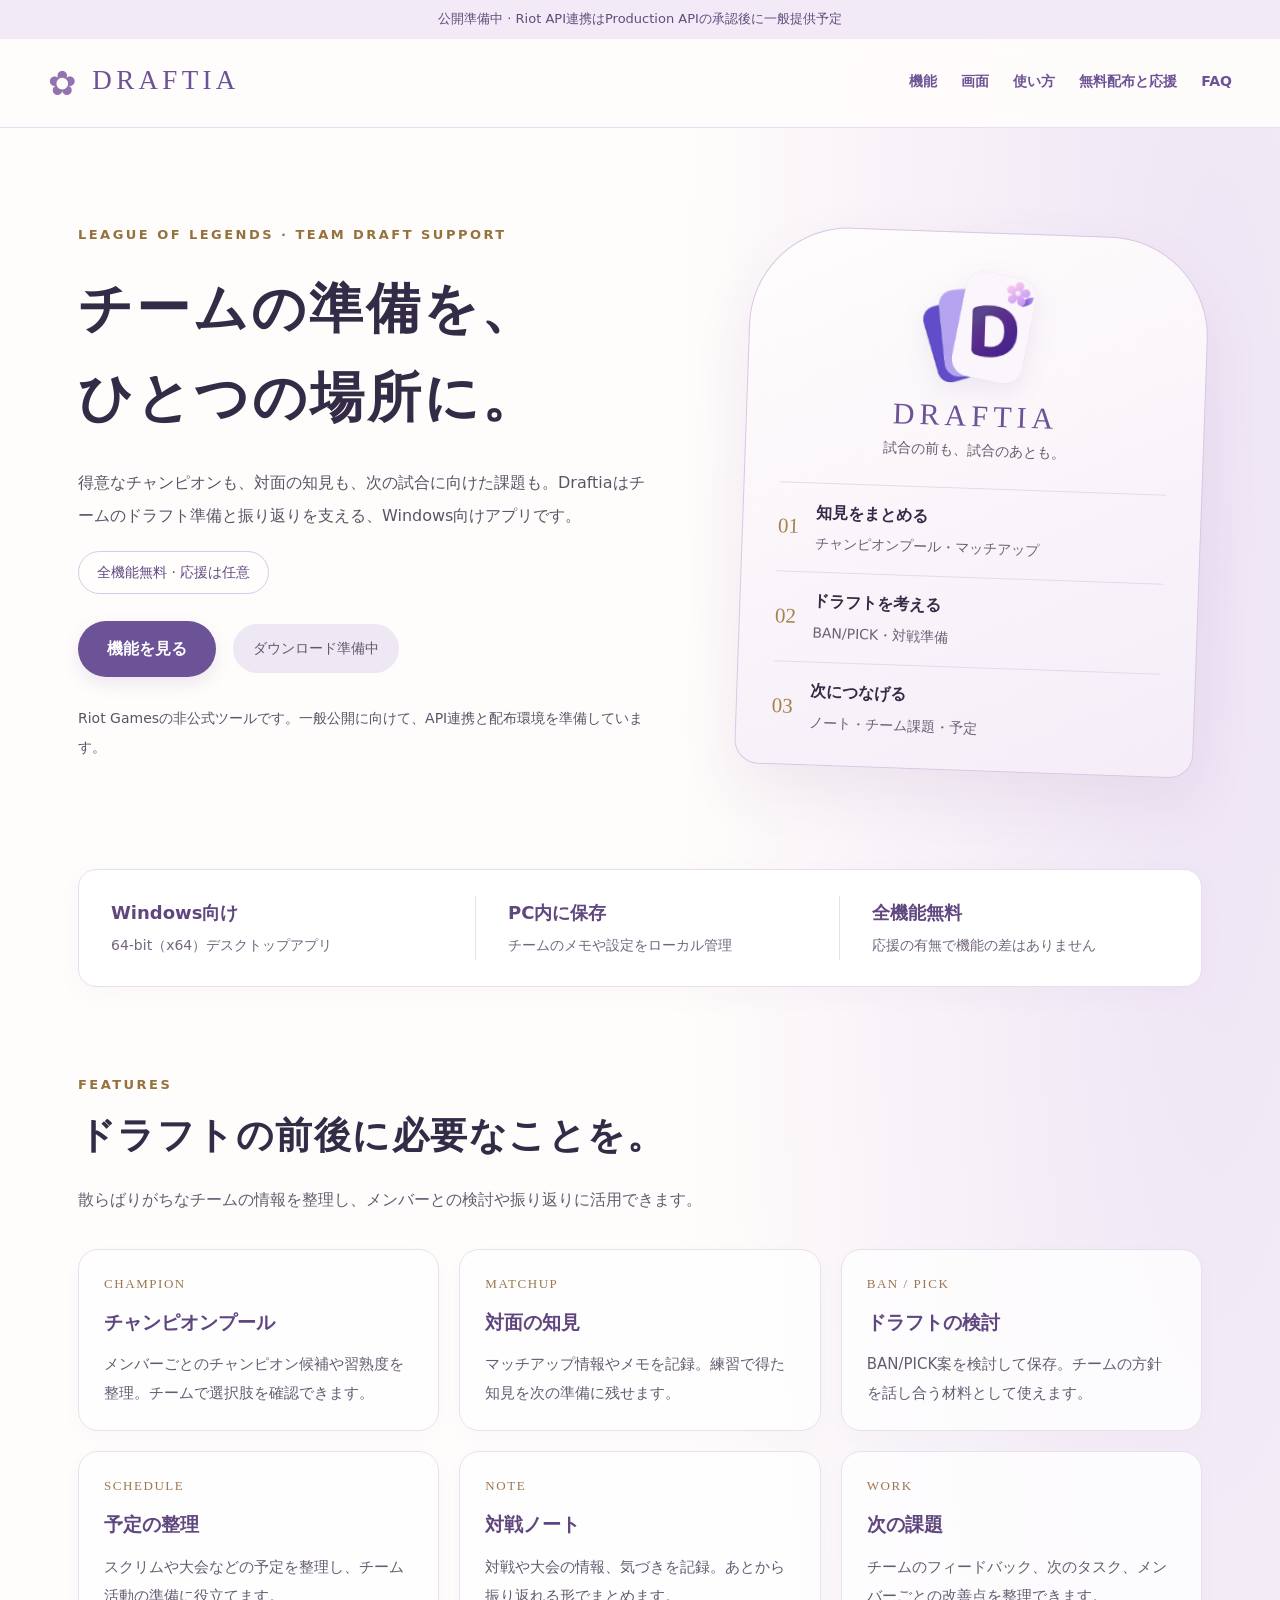
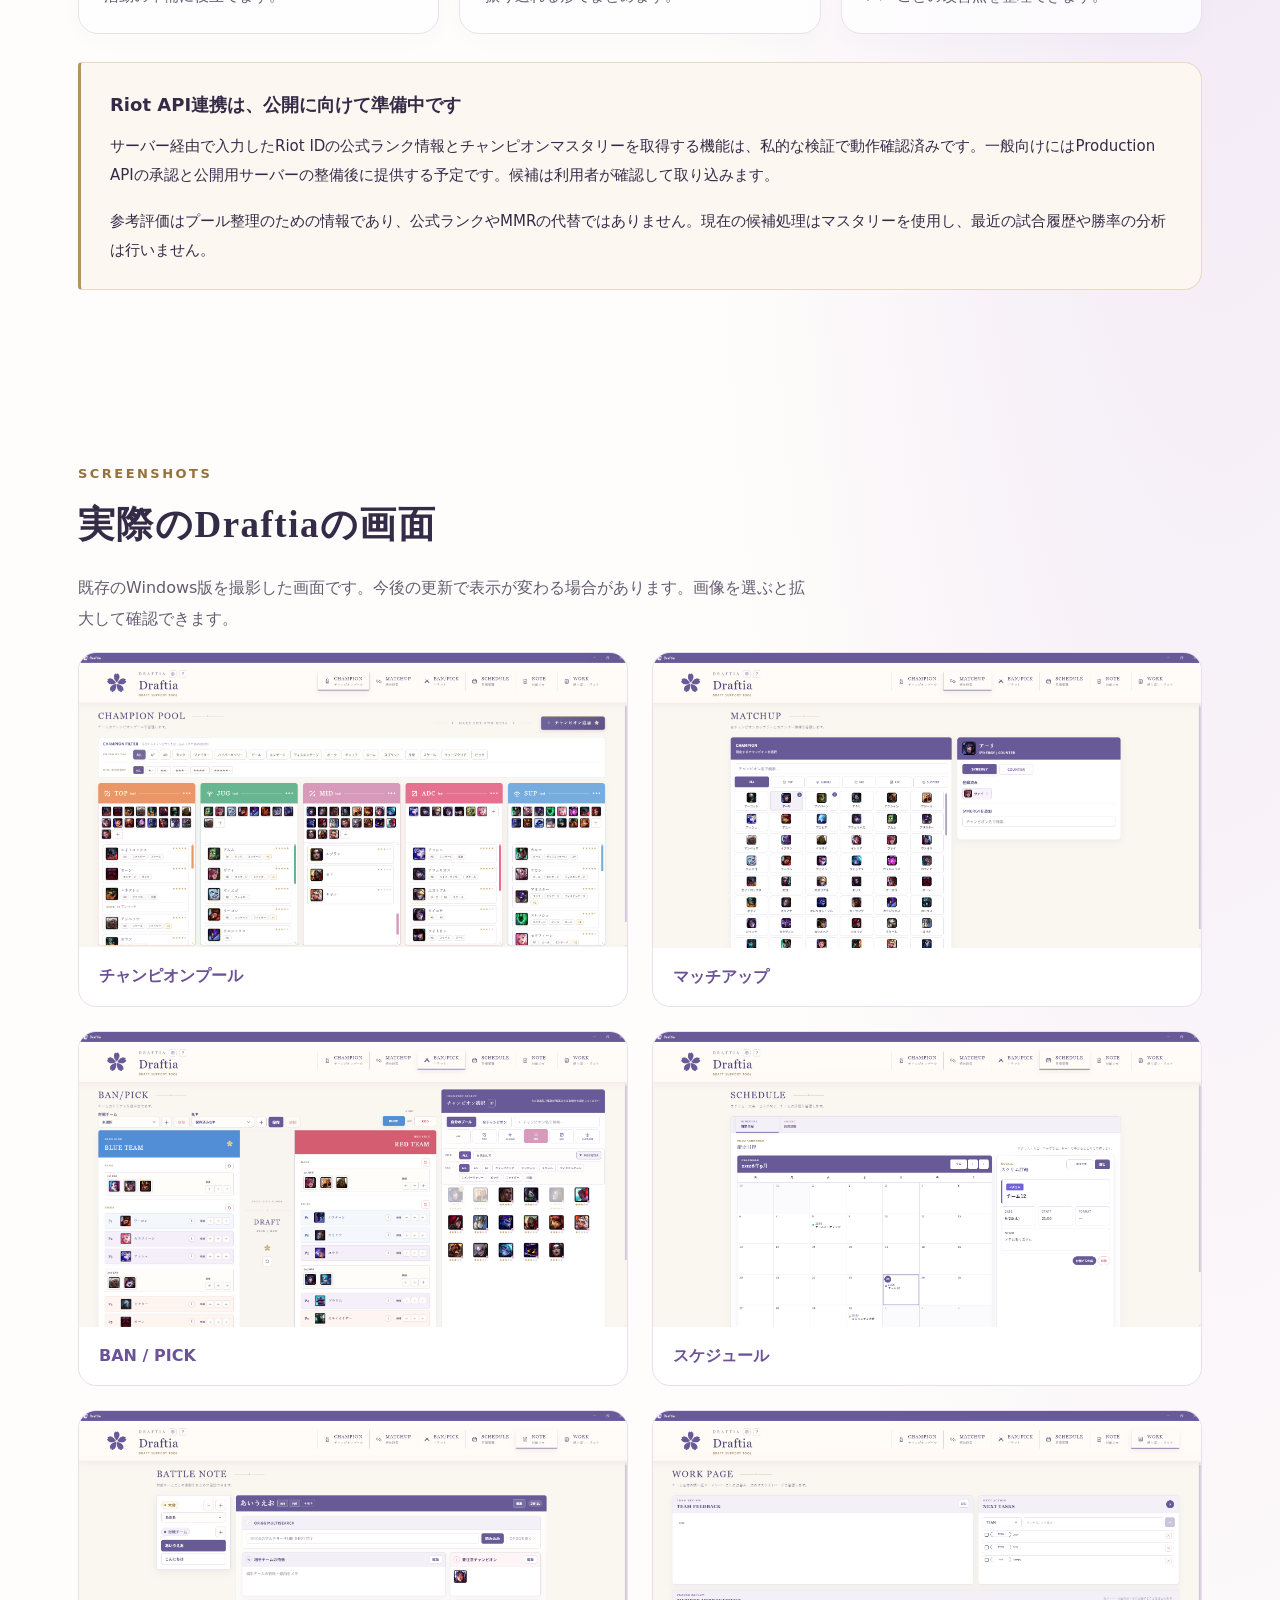
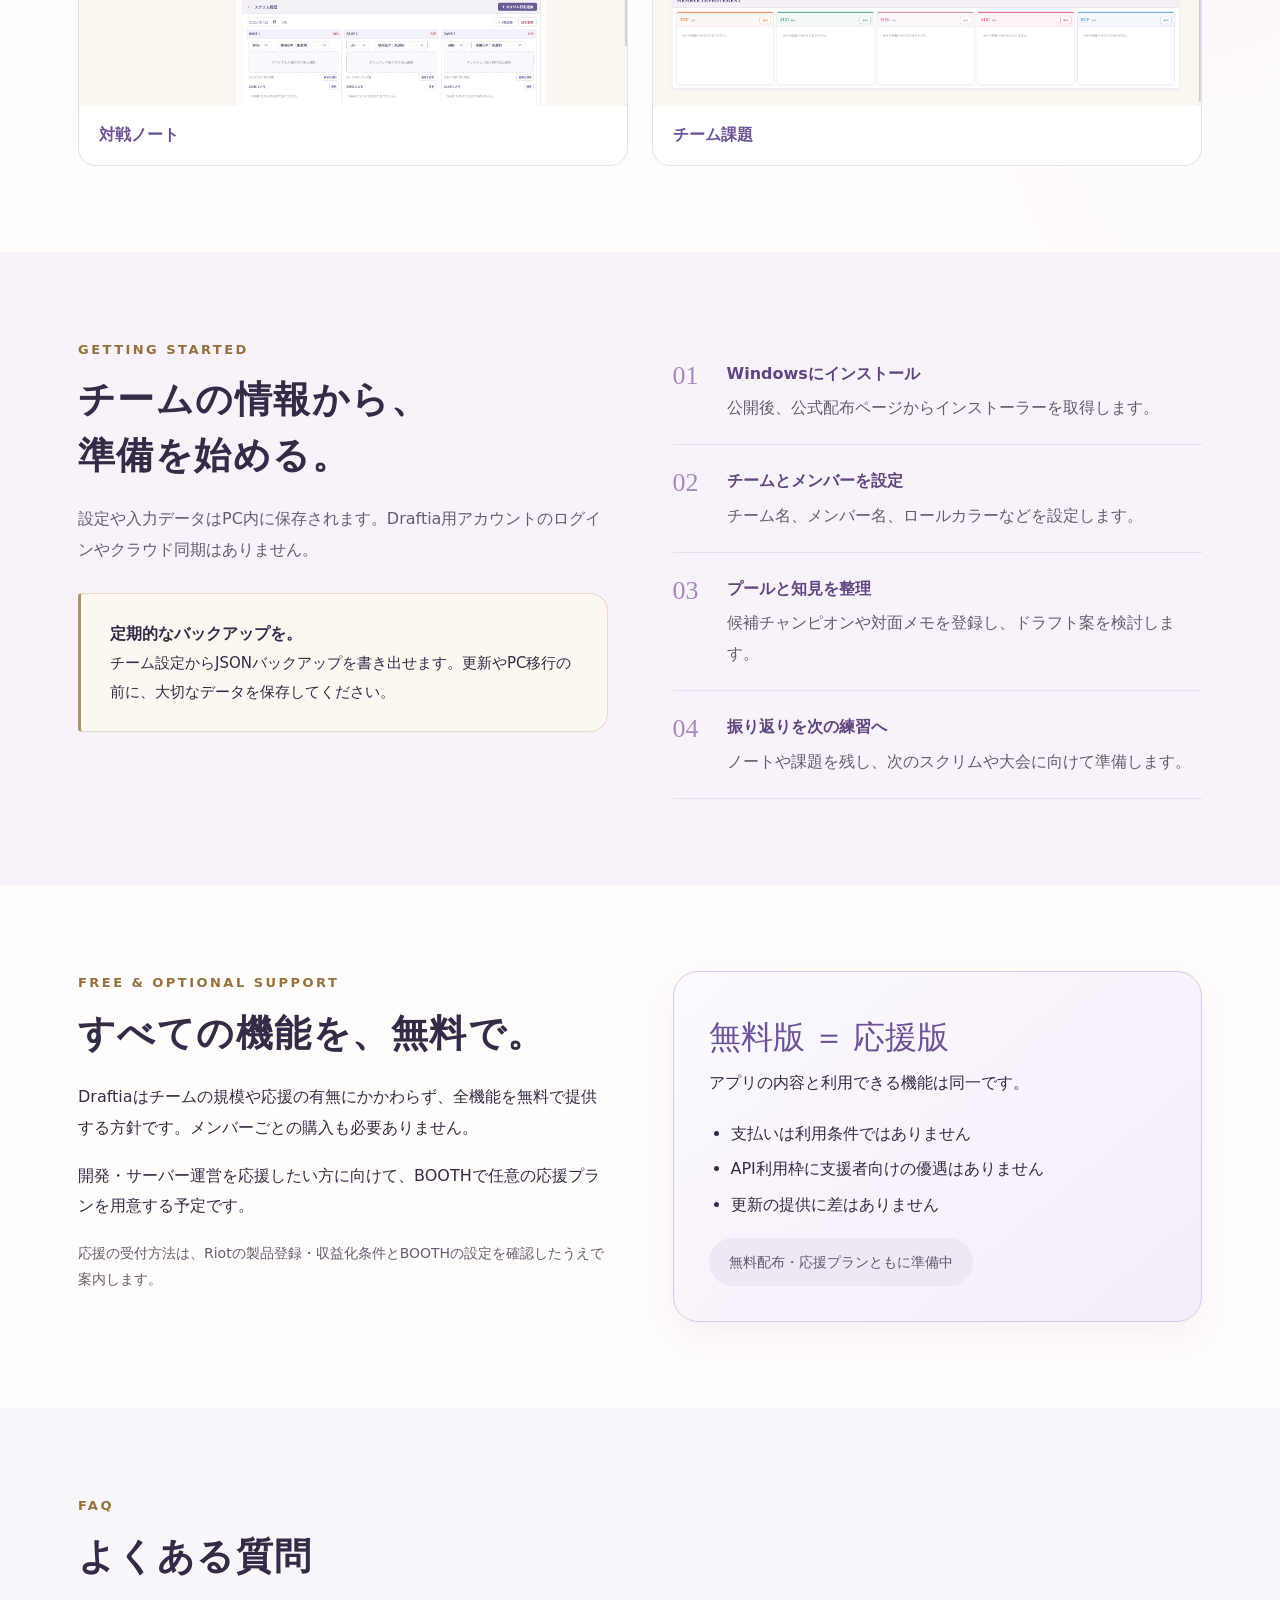
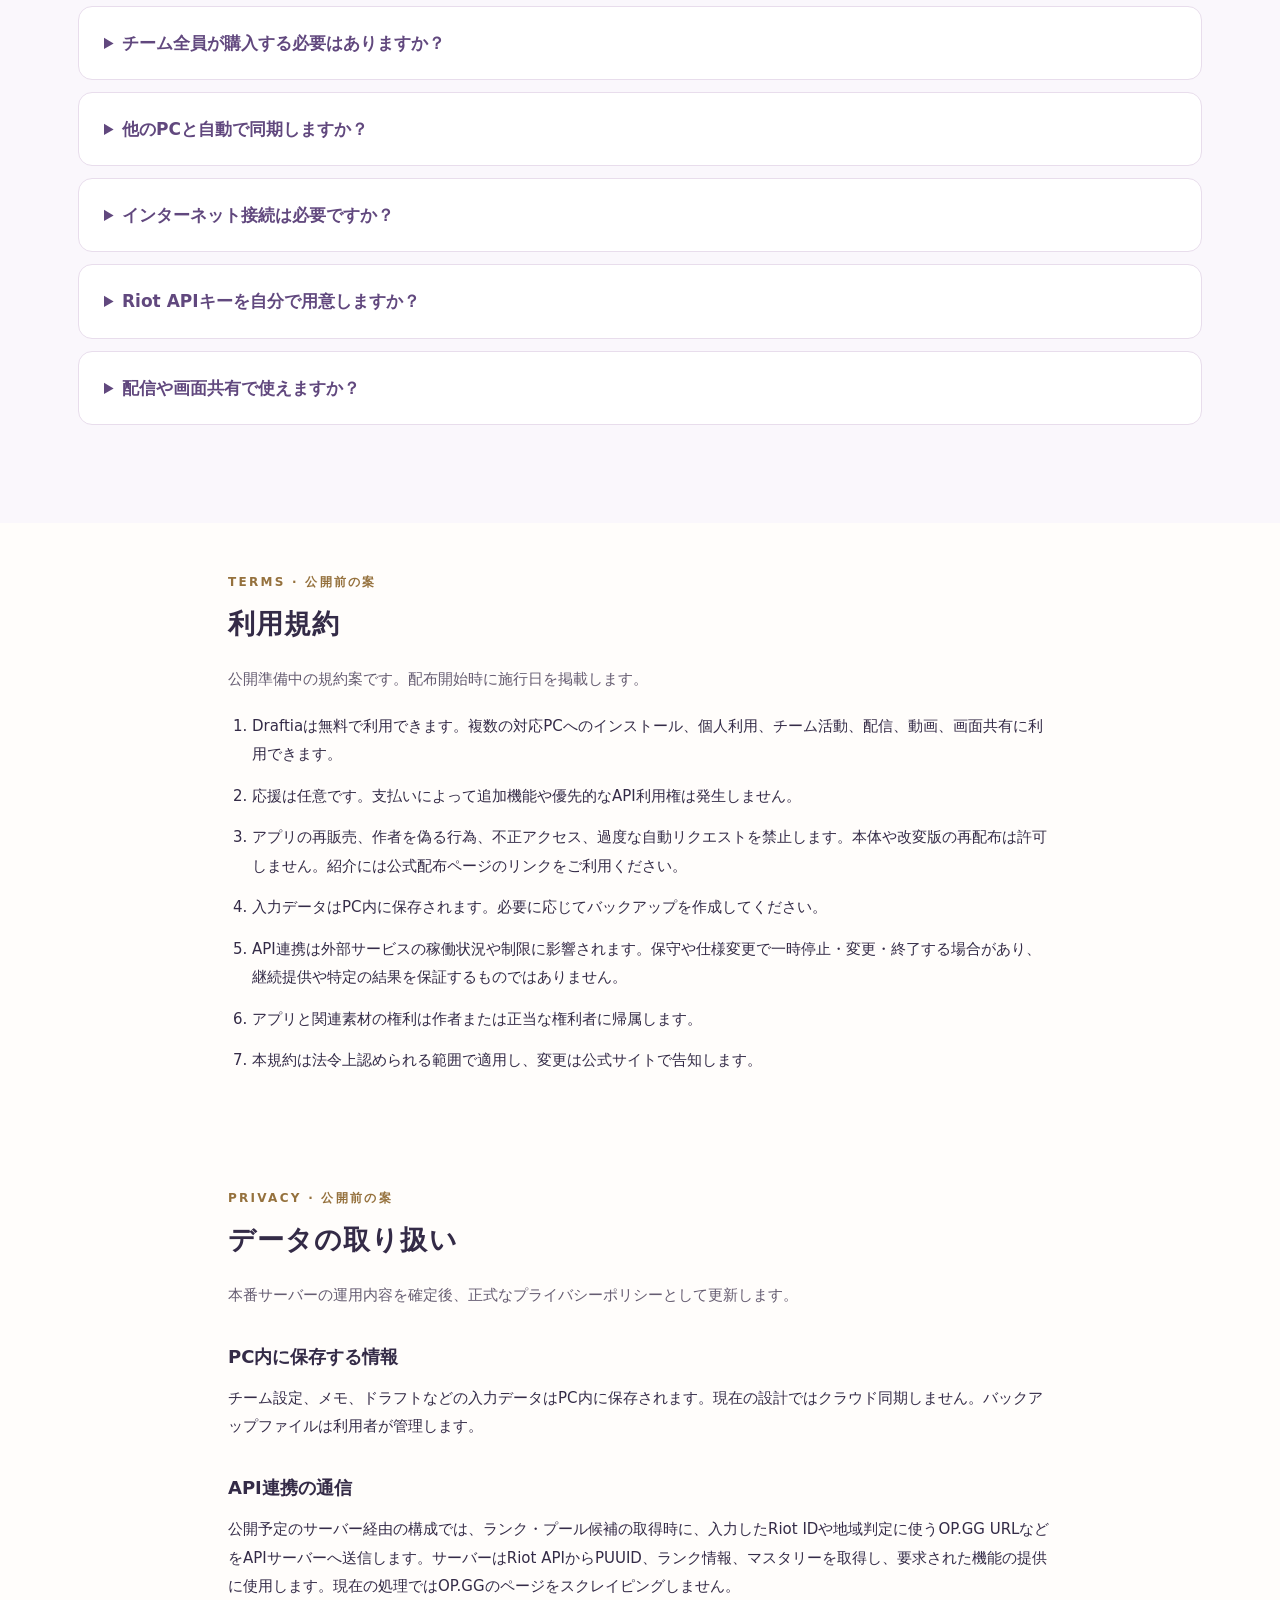
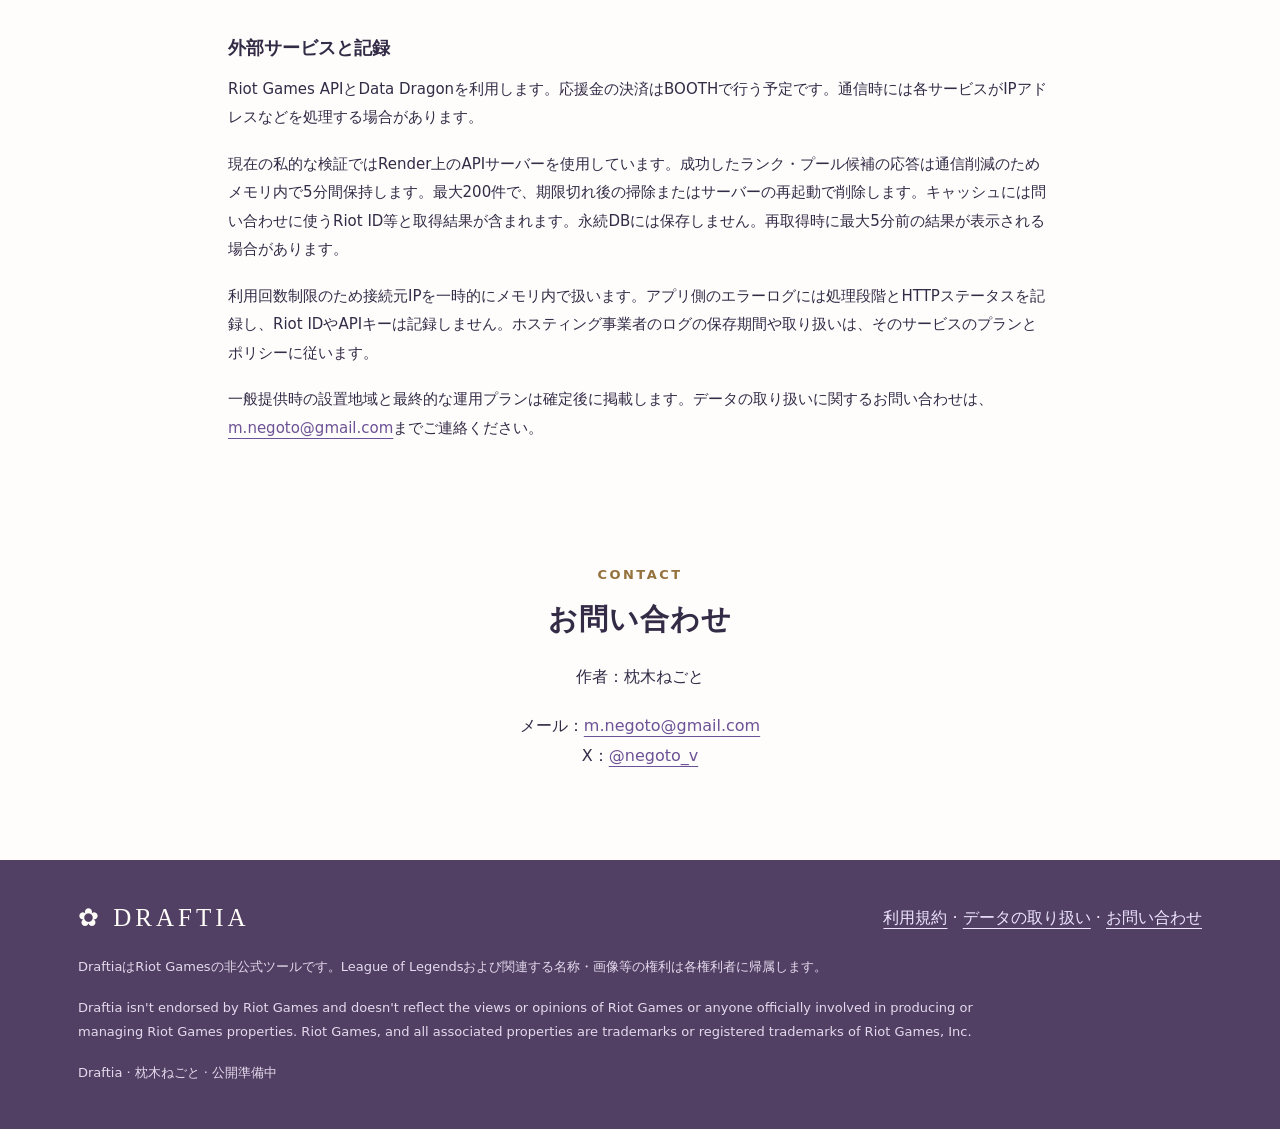
==== index.html @ b62e6094 "Add files via upload" ====
<!doctype html>
<html lang="ja">
<head>
<meta charset="utf-8"><meta name="viewport" content="width=device-width,initial-scale=1">
<title>Draftia｜チームのドラフト準備を、ひとつの場所に。</title>
<meta name="description" content="DraftiaはLeague of Legendsのチーム活動とドラフト準備を支えるWindows向け非公式アプリ。全機能無料、応援は任意。">
<link rel="icon" type="image/png" href="draftia-icon.png">
<link rel="canonical" href="https://draftia.negotool.com/">
<style>
:root{--paper:#fffdf9;--ink:#292437;--purple:#675b98;--gold:#a58442;--line:#ded8e8;--soft:#f3eef8}*{box-sizing:border-box}html{scroll-behavior:smooth;scroll-padding-top:100px}body{margin:0;background:var(--paper);color:var(--ink);font:16px/1.9 system-ui,-apple-system,"Yu Gothic",sans-serif}a{color:var(--purple);text-underline-offset:5px}a:focus-visible,summary:focus-visible{outline:3px solid var(--gold);outline-offset:5px}header{position:sticky;top:0;z-index:5;background:rgba(255,253,249,.97);border-bottom:1px solid var(--line)}.nav{max-width:1200px;margin:auto;min-height:84px;display:flex;align-items:center;justify-content:space-between;gap:24px;padding:14px 28px}.brand{font:600 27px Georgia,serif;letter-spacing:.12em;color:var(--purple);text-decoration:none}.brand span{font-size:34px;vertical-align:middle;margin-right:12px}nav{display:flex;gap:24px;flex-wrap:wrap}nav a{font-size:14px;text-decoration:none;font-weight:600}.wrap{max-width:1140px;margin:auto;padding:0 28px}.hero{padding:82px 0 64px;display:grid;grid-template-columns:1.2fr .8fr;gap:65px;align-items:center}.eyebrow{font-size:13px;letter-spacing:.16em;color:var(--gold);font-weight:700}.hero h1{font-size:clamp(34px,4.8vw,58px);line-height:1.5;letter-spacing:.02em;margin:18px 0 23px}.hero p{max-width:580px;color:#5b5368}.pill{display:inline-block;border:1px solid var(--line);border-radius:99px;padding:5px 14px;font-size:14px;background:#fff}.actions{display:flex;align-items:center;gap:17px;flex-wrap:wrap;margin:27px 0}.button{background:var(--purple);color:white;text-decoration:none;border-radius:6px;padding:12px 25px;font-weight:600}.status{display:inline-block;color:#62586e;background:var(--soft);padding:11px 20px;border:1px solid var(--line);border-radius:6px}.hero-note{font-size:14px}.index{border-top:3px solid var(--gold);background:var(--soft);padding:32px}.index .word{font:42px Georgia,serif;letter-spacing:.1em;color:var(--purple)}.index ol{list-style:none;padding:0;margin:25px 0 0}.index li{border-top:1px solid #d8cfe3;display:flex;gap:17px;padding:12px 0}.index b{color:var(--gold);font:18px Georgia,serif;padding-top:6px}.index strong{display:block;font-size:16px}.index small{font-size:14px;color:#665d72}.strip{background:var(--purple);color:white}.strip .wrap{display:grid;grid-template-columns:repeat(3,1fr);gap:25px;padding-top:26px;padding-bottom:26px}.strip strong{display:block;font-size:19px}.strip span{font-size:14px;color:#ede7f6}section{padding:76px 0;border-bottom:1px solid var(--line)}h2{font-size:clamp(27px,3vw,37px);line-height:1.5;margin:10px 0 21px}h3{font-size:20px;margin:0 0 10px}p{margin:0 0 18px}.intro{color:#655c71;max-width:740px}.features{display:grid;grid-template-columns:repeat(3,1fr);margin-top:35px;gap:30px}.feature{border-top:2px solid var(--line);padding:23px 0}.feature .label{font:14px Georgia,serif;color:var(--purple);letter-spacing:.12em}.feature h3{margin-top:12px}.feature p{color:#655c71}.split{display:grid;grid-template-columns:1fr 1fr;gap:60px}.steps{counter-reset:steps;list-style:none;padding:0;margin:0}.steps li{counter-increment:steps;padding:19px 0 19px 54px;position:relative;border-bottom:1px solid var(--line)}.steps li:before{content:counter(steps,decimal-leading-zero);position:absolute;left:0;color:var(--gold);font:26px Georgia,serif;top:23px}.steps strong{display:block}.steps p{margin:4px 0 0;color:#655c71}.notice{border-left:3px solid var(--gold);background:#f8f4ec;padding:23px 27px;margin-top:28px}.notice p:last-child{margin:0}.support{background:var(--soft)}.support-box{border:1px solid #cfc4df;background:var(--paper);padding:30px}.support-box ul{padding-left:22px}.support-box .price{font-size:32px;font-weight:700;color:var(--purple)}details{border-bottom:1px solid var(--line);padding:20px 0}summary{cursor:pointer;font-size:18px;font-weight:600}details p{padding-top:16px;max-width:800px;color:#655c71}.policy{max-width:840px}.policy h3{margin-top:30px}.policy ol,.policy ul{padding-left:24px}.policy li{margin-bottom:13px}.muted{color:#655c71;font-size:14px}footer{padding:40px 0;background:#292437;color:#f3edf9}footer a{color:#eee4ff}footer .foot-top{display:flex;justify-content:space-between;gap:20px;flex-wrap:wrap;margin-bottom:22px}footer .legal{max-width:900px;font-size:13px;line-height:1.8;color:#cfc5df}.bottom{font-size:13px;color:#cfc5df}.draft{font-size:14px;background:#f5eddd;border-bottom:1px solid #e4d1a9;padding:9px 28px;text-align:center;color:#685328}@media(max-width:800px){.nav{align-items:flex-start;gap:12px;flex-direction:column;padding:12px 22px}nav{gap:15px}.hero{grid-template-columns:1fr;gap:30px;padding:46px 0}.index{padding:25px}.features{grid-template-columns:repeat(2,1fr);gap:22px}.split{grid-template-columns:1fr;gap:27px}section{padding:49px 0}.strip .wrap{gap:15px}.strip strong{font-size:16px}}@media(max-width:480px){.wrap{padding:0 22px}.features{grid-template-columns:1fr;gap:8px}.strip .wrap{grid-template-columns:1fr;padding:23px 22px}.hero h1{font-size:34px}.support-box{padding:23px}nav a{font-size:14px}}@media(prefers-reduced-motion:reduce){html{scroll-behavior:auto}}

/* Draftia public-site visual revision */
:root{--paper:#fffdfb;--ink:#342b47;--purple:#6c5296;--gold:#95713d;--line:#e9deee;--soft:#f6f0fa}
body{background:radial-gradient(ellipse at 95% 8%,#eee4f5 0,transparent 32%),var(--paper);font-family:"Yu Gothic","Hiragino Kaku Gothic ProN",system-ui,sans-serif}
.draft{background:#f3eaf8;color:#604c7c;border:0;font-size:13px;padding:7px 22px}
header{background:#fffdfbe8;backdrop-filter:blur(16px);border-bottom:1px solid #eadff0}
.nav{max-width:1240px;min-height:88px}.brand{font-weight:400;letter-spacing:.16em}.brand span{color:#9472b0}
nav a{padding:6px 0;border-bottom:2px solid transparent;transition:border-color .2s}nav a:hover{border-color:#b499ce}
.wrap{max-width:1180px}
.hero{padding:95px 0 88px;gap:68px;grid-template-columns:1.13fr .87fr}
.hero h1{font-family:"Yu Mincho","Hiragino Mincho ProN",Georgia,serif;font-weight:600;font-size:clamp(36px,4.2vw,57px);line-height:1.65;letter-spacing:.055em}
.hero p{line-height:2.1}.eyebrow{font-size:13px;letter-spacing:.19em}.pill{border-color:#d9c9e5;color:#644b83;background:#fff9;padding:7px 18px}
.button{border-radius:999px;background:#6c5296;padding:13px 29px;box-shadow:0 7px 17px #76509920;transition:transform .2s,background .2s}.button:hover{transform:translateY(-2px);background:#584078}.status{border:0;background:#eee7f4;border-radius:999px;font-size:14px}.hero-note{font-size:14px}
.index{position:relative;border:1px solid #d9c6e5;border-radius:100px 100px 24px 24px;padding:38px 35px 27px;background:linear-gradient(155deg,#fffdfc,#f4edf8);box-shadow:0 25px 60px #60447914;transform:rotate(2deg)}
.index .word{text-align:center;font-size:30px;letter-spacing:.17em}.index>.muted{text-align:center;margin-top:4px}.brand-image{display:block;width:112px;height:112px;object-fit:contain;margin:0 auto 16px;filter:drop-shadow(0 8px 12px #5f3c8b18)}
.index ol{margin-top:24px}.index li{align-items:center;padding:14px 0;border-color:#e6d9ed}.index li:last-child{padding-bottom:0}.index b{font-size:21px;padding:0;color:#a7824b}.index small{color:#6b6175}
.strip{background:transparent;color:var(--ink);padding:0 28px}.strip .wrap{max-width:1124px;background:#fff;border:1px solid var(--line);border-radius:18px;box-shadow:0 8px 28px #62427508;padding:26px 32px;gap:34px}.strip .wrap>div+div{border-left:1px solid var(--line);padding-left:32px}.strip strong{font-size:18px;color:#61477f}.strip span{color:#72667d}
section{border-bottom:0;padding:86px 0}h2{font-family:"Yu Mincho","Hiragino Mincho ProN",Georgia,serif;font-weight:600;letter-spacing:.04em;font-size:clamp(28px,3vw,37px)}
.features{gap:20px;margin-top:34px}.feature{padding:26px 25px 22px;border:1px solid #eadfed;border-radius:20px;background:#ffffffc9;box-shadow:0 6px 22px #62427506;transition:transform .2s,box-shadow .2s}.feature:hover{transform:translateY(-4px);box-shadow:0 12px 28px #62427512}.feature .label{font-size:13px;color:#9b7750}.feature h3{font-size:19px;color:#60467f}.feature p{font-size:15px;margin-bottom:0;line-height:1.95}
.notice{border:1px solid #e6d9c5;border-left:3px solid #b39360;border-radius:4px 18px 18px 4px;background:#fcf8f1;padding:25px 29px}.notice h3{font-size:18px}.notice p{font-size:15px}
#guide{background:#f8f3fa}.split{gap:65px}.steps li{padding-top:21px;padding-bottom:21px}.steps li:before{color:#aa87bd}.steps strong{color:#60467f}
.support{background:transparent}.support-box{border:1px solid #d9c7e5;border-radius:25px;background:linear-gradient(140deg,#fcf9ff,#f4edf8);padding:35px;box-shadow:0 15px 35px #6b479410}.support-box .price{font-family:Georgia,"Yu Mincho",serif;font-size:32px;font-weight:500}.support-box ul{line-height:2.2}
#faq{background:#faf7fc}details{background:white;border:1px solid #e8ddec;border-radius:14px;padding:20px 25px;margin:12px 0}summary{font-size:17px;color:#61487e}details p{font-size:15px;margin-bottom:0}
#terms,#privacy{padding:48px 0}.policy{max-width:880px}.policy h2{font-size:27px}.policy h3{font-size:18px}.policy p,.policy li{font-size:15px}.policy .eyebrow{font-size:12px}#contact{text-align:center;padding:55px 0 70px}#contact h2{font-size:29px}
footer{background:#514064;padding:43px 0}.legal{color:#e4d9ec!important}.bottom{color:#e4d9ec}.foot-top .brand{font-size:25px}
@media(max-width:800px){.hero{grid-template-columns:1fr;gap:40px;padding:48px 0 55px}.index{max-width:460px;width:100%;justify-self:center;transform:none;border-radius:65px 65px 22px 22px}.brand-image{width:85px;height:85px}.hero h1{font-size:clamp(34px,6vw,46px)}.strip .wrap{padding:22px;gap:20px}.strip .wrap>div+div{padding-left:20px}.features{grid-template-columns:repeat(2,1fr)}section{padding:56px 0}.split{gap:30px}}
@media(max-width:480px){.nav{min-height:0}.hero h1{font-size:34px;letter-spacing:.02em}.hero{padding-top:38px}.index{padding:30px 25px 25px}.features{grid-template-columns:1fr;gap:14px}.strip{padding:0 22px}.strip .wrap{grid-template-columns:1fr;gap:18px}.strip .wrap>div+div{padding:15px 0 0;border-left:0;border-top:1px solid var(--line)}.feature{padding:24px}.support-box{padding:26px}.support-box .price{font-size:28px}details{padding:18px 20px}.notice{padding:22px}.draft{font-size:12px}.hero h1 br{display:none}}
@media(prefers-reduced-motion:reduce){.feature,.button,nav a{transition:none}.feature:hover,.button:hover{transform:none}}

.screens{display:grid;grid-template-columns:repeat(2,minmax(0,1fr));gap:24px}.screens figure{margin:0;border:1px solid var(--line);border-radius:18px;background:white;overflow:hidden}.screens img{display:block;width:100%;height:auto}.screens figcaption{padding:14px 20px;color:var(--purple);font-weight:600}@media(max-width:800px){.screens{grid-template-columns:1fr}}
</style>
</head>
<body>
<div class="draft">公開準備中 · Riot API連携はProduction APIの承認後に一般提供予定</div>
<header><div class="nav"><a class="brand" href="#top"><span aria-hidden="true">✿</span>DRAFTIA</a><nav aria-label="メインナビゲーション"><a href="#features">機能</a><a href="#screenshots">画面</a><a href="#guide">使い方</a><a href="#support">無料配布と応援</a><a href="#faq">FAQ</a></nav></div></header>
<main id="top">
<div class="wrap"><div class="hero"><div><div class="eyebrow">LEAGUE OF LEGENDS · TEAM DRAFT SUPPORT</div><h1>チームの準備を、<br>ひとつの場所に。</h1><p>得意なチャンピオンも、対面の知見も、次の試合に向けた課題も。Draftiaはチームのドラフト準備と振り返りを支える、Windows向けアプリです。</p><span class="pill">全機能無料 · 応援は任意</span><div class="actions"><a class="button" href="#features">機能を見る</a><span class="status">ダウンロード準備中</span></div><p class="hero-note">Riot Gamesの非公式ツールです。一般公開に向けて、API連携と配布環境を準備しています。</p></div><aside class="index" aria-label="Draftiaが支えるチーム活動"><img class="brand-image" src="draftia-icon.png" alt="Draftiaのアイコン"><div class="word">DRAFTIA</div><div class="muted">試合の前も、試合のあとも。</div><ol><li><b>01</b><div><strong>知見をまとめる</strong><small>チャンピオンプール・マッチアップ</small></div></li><li><b>02</b><div><strong>ドラフトを考える</strong><small>BAN/PICK・対戦準備</small></div></li><li><b>03</b><div><strong>次につなげる</strong><small>ノート・チーム課題・予定</small></div></li></ol></aside></div></div>
<div class="strip"><div class="wrap"><div><strong>Windows向け</strong><span>64-bit（x64）デスクトップアプリ</span></div><div><strong>PC内に保存</strong><span>チームのメモや設定をローカル管理</span></div><div><strong>全機能無料</strong><span>応援の有無で機能の差はありません</span></div></div></div>
<section id="features"><div class="wrap"><div class="eyebrow">FEATURES</div><h2>ドラフトの前後に必要なことを。</h2><p class="intro">散らばりがちなチームの情報を整理し、メンバーとの検討や振り返りに活用できます。</p><div class="features">
<article class="feature"><div class="label">CHAMPION</div><h3>チャンピオンプール</h3><p>メンバーごとのチャンピオン候補や習熟度を整理。チームで選択肢を確認できます。</p></article>
<article class="feature"><div class="label">MATCHUP</div><h3>対面の知見</h3><p>マッチアップ情報やメモを記録。練習で得た知見を次の準備に残せます。</p></article>
<article class="feature"><div class="label">BAN / PICK</div><h3>ドラフトの検討</h3><p>BAN/PICK案を検討して保存。チームの方針を話し合う材料として使えます。</p></article>
<article class="feature"><div class="label">SCHEDULE</div><h3>予定の整理</h3><p>スクリムや大会などの予定を整理し、チーム活動の準備に役立てます。</p></article>
<article class="feature"><div class="label">NOTE</div><h3>対戦ノート</h3><p>対戦や大会の情報、気づきを記録。あとから振り返れる形でまとめます。</p></article>
<article class="feature"><div class="label">WORK</div><h3>次の課題</h3><p>チームのフィードバック、次のタスク、メンバーごとの改善点を整理できます。</p></article></div>
<div class="notice"><h3>Riot API連携は、公開に向けて準備中です</h3><p>サーバー経由で入力したRiot IDの公式ランク情報とチャンピオンマスタリーを取得する機能は、私的な検証で動作確認済みです。一般向けにはProduction APIの承認と公開用サーバーの整備後に提供する予定です。候補は利用者が確認して取り込みます。</p><p>参考評価はプール整理のための情報であり、公式ランクやMMRの代替ではありません。現在の候補処理はマスタリーを使用し、最近の試合履歴や勝率の分析は行いません。</p></div></div></section>
<section id="screenshots"><div class="wrap"><div class="eyebrow">SCREENSHOTS</div><h2>実際のDraftiaの画面</h2><p class="intro">既存のWindows版を撮影した画面です。今後の更新で表示が変わる場合があります。画像を選ぶと拡大して確認できます。</p><div class="screens"><figure><a href="assets/champion-pool.png" target="_blank" rel="noopener"><img loading="lazy" src="assets/champion-pool.png" alt="Draftiaのチャンピオンプール画面"></a><figcaption>チャンピオンプール</figcaption></figure><figure><a href="assets/matchup.png" target="_blank" rel="noopener"><img loading="lazy" src="assets/matchup.png" alt="Draftiaのマッチアップ画面"></a><figcaption>マッチアップ</figcaption></figure><figure><a href="assets/ban-pick.png" target="_blank" rel="noopener"><img loading="lazy" src="assets/ban-pick.png" alt="DraftiaのBAN / PICK画面"></a><figcaption>BAN / PICK</figcaption></figure><figure><a href="assets/schedule.png" target="_blank" rel="noopener"><img loading="lazy" src="assets/schedule.png" alt="Draftiaのスケジュール画面"></a><figcaption>スケジュール</figcaption></figure><figure><a href="assets/battle-note.png" target="_blank" rel="noopener"><img loading="lazy" src="assets/battle-note.png" alt="Draftiaの対戦ノート画面"></a><figcaption>対戦ノート</figcaption></figure><figure><a href="assets/work.png" target="_blank" rel="noopener"><img loading="lazy" src="assets/work.png" alt="Draftiaのチーム課題画面"></a><figcaption>チーム課題</figcaption></figure></div></div></section>
<section id="guide"><div class="wrap split"><div><div class="eyebrow">GETTING STARTED</div><h2>チームの情報から、<br>準備を始める。</h2><p class="intro">設定や入力データはPC内に保存されます。Draftia用アカウントのログインやクラウド同期はありません。</p><div class="notice"><strong>定期的なバックアップを。</strong><p>チーム設定からJSONバックアップを書き出せます。更新やPC移行の前に、大切なデータを保存してください。</p></div></div><ol class="steps"><li><strong>Windowsにインストール</strong><p>公開後、公式配布ページからインストーラーを取得します。</p></li><li><strong>チームとメンバーを設定</strong><p>チーム名、メンバー名、ロールカラーなどを設定します。</p></li><li><strong>プールと知見を整理</strong><p>候補チャンピオンや対面メモを登録し、ドラフト案を検討します。</p></li><li><strong>振り返りを次の練習へ</strong><p>ノートや課題を残し、次のスクリムや大会に向けて準備します。</p></li></ol></div></section>
<section id="support" class="support"><div class="wrap split"><div><div class="eyebrow">FREE & OPTIONAL SUPPORT</div><h2>すべての機能を、無料で。</h2><p>Draftiaはチームの規模や応援の有無にかかわらず、全機能を無料で提供する方針です。メンバーごとの購入も必要ありません。</p><p>開発・サーバー運営を応援したい方に向けて、BOOTHで任意の応援プランを用意する予定です。</p><p class="muted">応援の受付方法は、Riotの製品登録・収益化条件とBOOTHの設定を確認したうえで案内します。</p></div><div class="support-box"><div class="price">無料版 ＝ 応援版</div><p>アプリの内容と利用できる機能は同一です。</p><ul><li>支払いは利用条件ではありません</li><li>API利用枠に支援者向けの優遇はありません</li><li>更新の提供に差はありません</li></ul><span class="status">無料配布・応援プランともに準備中</span></div></div></section>
<section id="faq"><div class="wrap"><div class="eyebrow">FAQ</div><h2>よくある質問</h2><details><summary>チーム全員が購入する必要はありますか？</summary><p>購入は必要ありません。公開後、各メンバーが公式配布ページから無料で取得できます。</p></details><details><summary>他のPCと自動で同期しますか？</summary><p>自動同期はありません。PC間の移行にはチーム設定のバックアップ・復元を利用してください。</p></details><details><summary>インターネット接続は必要ですか？</summary><p>Riot API連携やチャンピオンデータの取得にはインターネット接続が必要です。チームの入力データはPC内に保存されます。</p></details><details><summary>Riot APIキーを自分で用意しますか？</summary><p>一般公開予定の構成では必要ありません。キーは運営側サーバーで管理し、配布アプリに含めない構成を準備しています。</p></details><details><summary>配信や画面共有で使えますか？</summary><p>利用できます。Riot IDやチーム内の非公開情報が映り込まないようご確認ください。</p></details></div></section>
<section id="terms"><div class="wrap policy"><div class="eyebrow">TERMS · 公開前の案</div><h2>利用規約</h2><p class="muted">公開準備中の規約案です。配布開始時に施行日を掲載します。</p><ol><li>Draftiaは無料で利用できます。複数の対応PCへのインストール、個人利用、チーム活動、配信、動画、画面共有に利用できます。</li><li>応援は任意です。支払いによって追加機能や優先的なAPI利用権は発生しません。</li><li>アプリの再販売、作者を偽る行為、不正アクセス、過度な自動リクエストを禁止します。本体や改変版の再配布は許可しません。紹介には公式配布ページのリンクをご利用ください。</li><li>入力データはPC内に保存されます。必要に応じてバックアップを作成してください。</li><li>API連携は外部サービスの稼働状況や制限に影響されます。保守や仕様変更で一時停止・変更・終了する場合があり、継続提供や特定の結果を保証するものではありません。</li><li>アプリと関連素材の権利は作者または正当な権利者に帰属します。</li><li>本規約は法令上認められる範囲で適用し、変更は公式サイトで告知します。</li></ol></div></section>
<section id="privacy"><div class="wrap policy"><div class="eyebrow">PRIVACY · 公開前の案</div><h2>データの取り扱い</h2><p class="muted">本番サーバーの運用内容を確定後、正式なプライバシーポリシーとして更新します。</p><h3>PC内に保存する情報</h3><p>チーム設定、メモ、ドラフトなどの入力データはPC内に保存されます。現在の設計ではクラウド同期しません。バックアップファイルは利用者が管理します。</p><h3>API連携の通信</h3><p>公開予定のサーバー経由の構成では、ランク・プール候補の取得時に、入力したRiot IDや地域判定に使うOP.GG URLなどをAPIサーバーへ送信します。サーバーはRiot APIからPUUID、ランク情報、マスタリーを取得し、要求された機能の提供に使用します。現在の処理ではOP.GGのページをスクレイピングしません。</p><h3>外部サービスと記録</h3><p>Riot Games APIとData Dragonを利用します。応援金の決済はBOOTHで行う予定です。通信時には各サービスがIPアドレスなどを処理する場合があります。</p><p>現在の私的な検証ではRender上のAPIサーバーを使用しています。成功したランク・プール候補の応答は通信削減のためメモリ内で5分間保持します。最大200件で、期限切れ後の掃除またはサーバーの再起動で削除します。キャッシュには問い合わせに使うRiot ID等と取得結果が含まれます。永続DBには保存しません。再取得時に最大5分前の結果が表示される場合があります。</p><p>利用回数制限のため接続元IPを一時的にメモリ内で扱います。アプリ側のエラーログには処理段階とHTTPステータスを記録し、Riot IDやAPIキーは記録しません。ホスティング事業者のログの保存期間や取り扱いは、そのサービスのプランとポリシーに従います。</p><p>一般提供時の設置地域と最終的な運用プランは確定後に掲載します。データの取り扱いに関するお問い合わせは、<a href="mailto:m.negoto@gmail.com">m.negoto@gmail.com</a>までご連絡ください。</p></div></section>
<section id="contact"><div class="wrap"><div class="eyebrow">CONTACT</div><h2>お問い合わせ</h2><p>作者：枕木ねごと</p><p>メール：<a href="mailto:m.negoto@gmail.com">m.negoto@gmail.com</a><br>X：<a href="https://x.com/negoto_v" target="_blank" rel="noopener">@negoto_v</a></p></div></section>
</main><footer><div class="wrap"><div class="foot-top"><span class="brand" style="color:#fffdf9">✿ DRAFTIA</span><div><a href="#terms">利用規約</a> · <a href="#privacy">データの取り扱い</a> · <a href="#contact">お問い合わせ</a></div></div><p class="legal">DraftiaはRiot Gamesの非公式ツールです。League of Legendsおよび関連する名称・画像等の権利は各権利者に帰属します。</p><p class="legal">Draftia isn't endorsed by Riot Games and doesn't reflect the views or opinions of Riot Games or anyone officially involved in producing or managing Riot Games properties. Riot Games, and all associated properties are trademarks or registered trademarks of Riot Games, Inc.</p><div class="bottom">Draftia · 枕木ねごと · 公開準備中</div></div></footer>
</body></html>
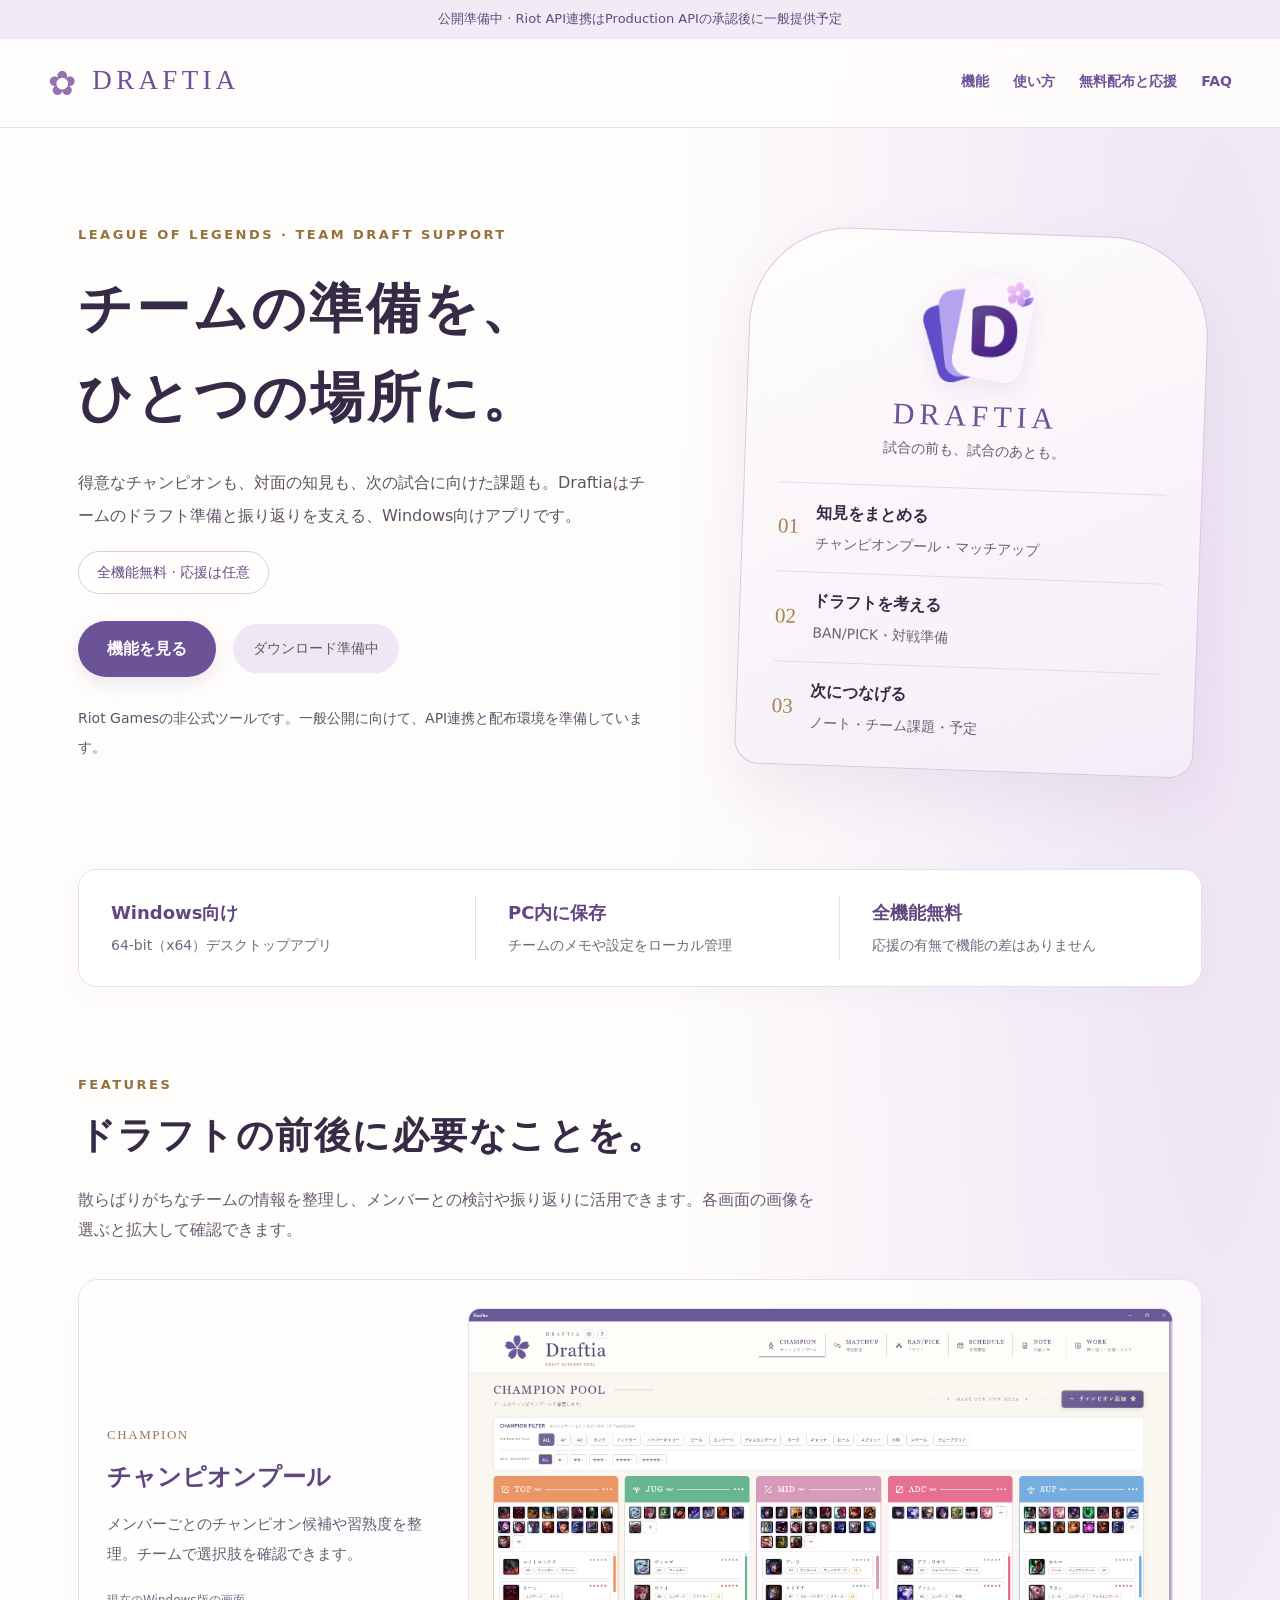
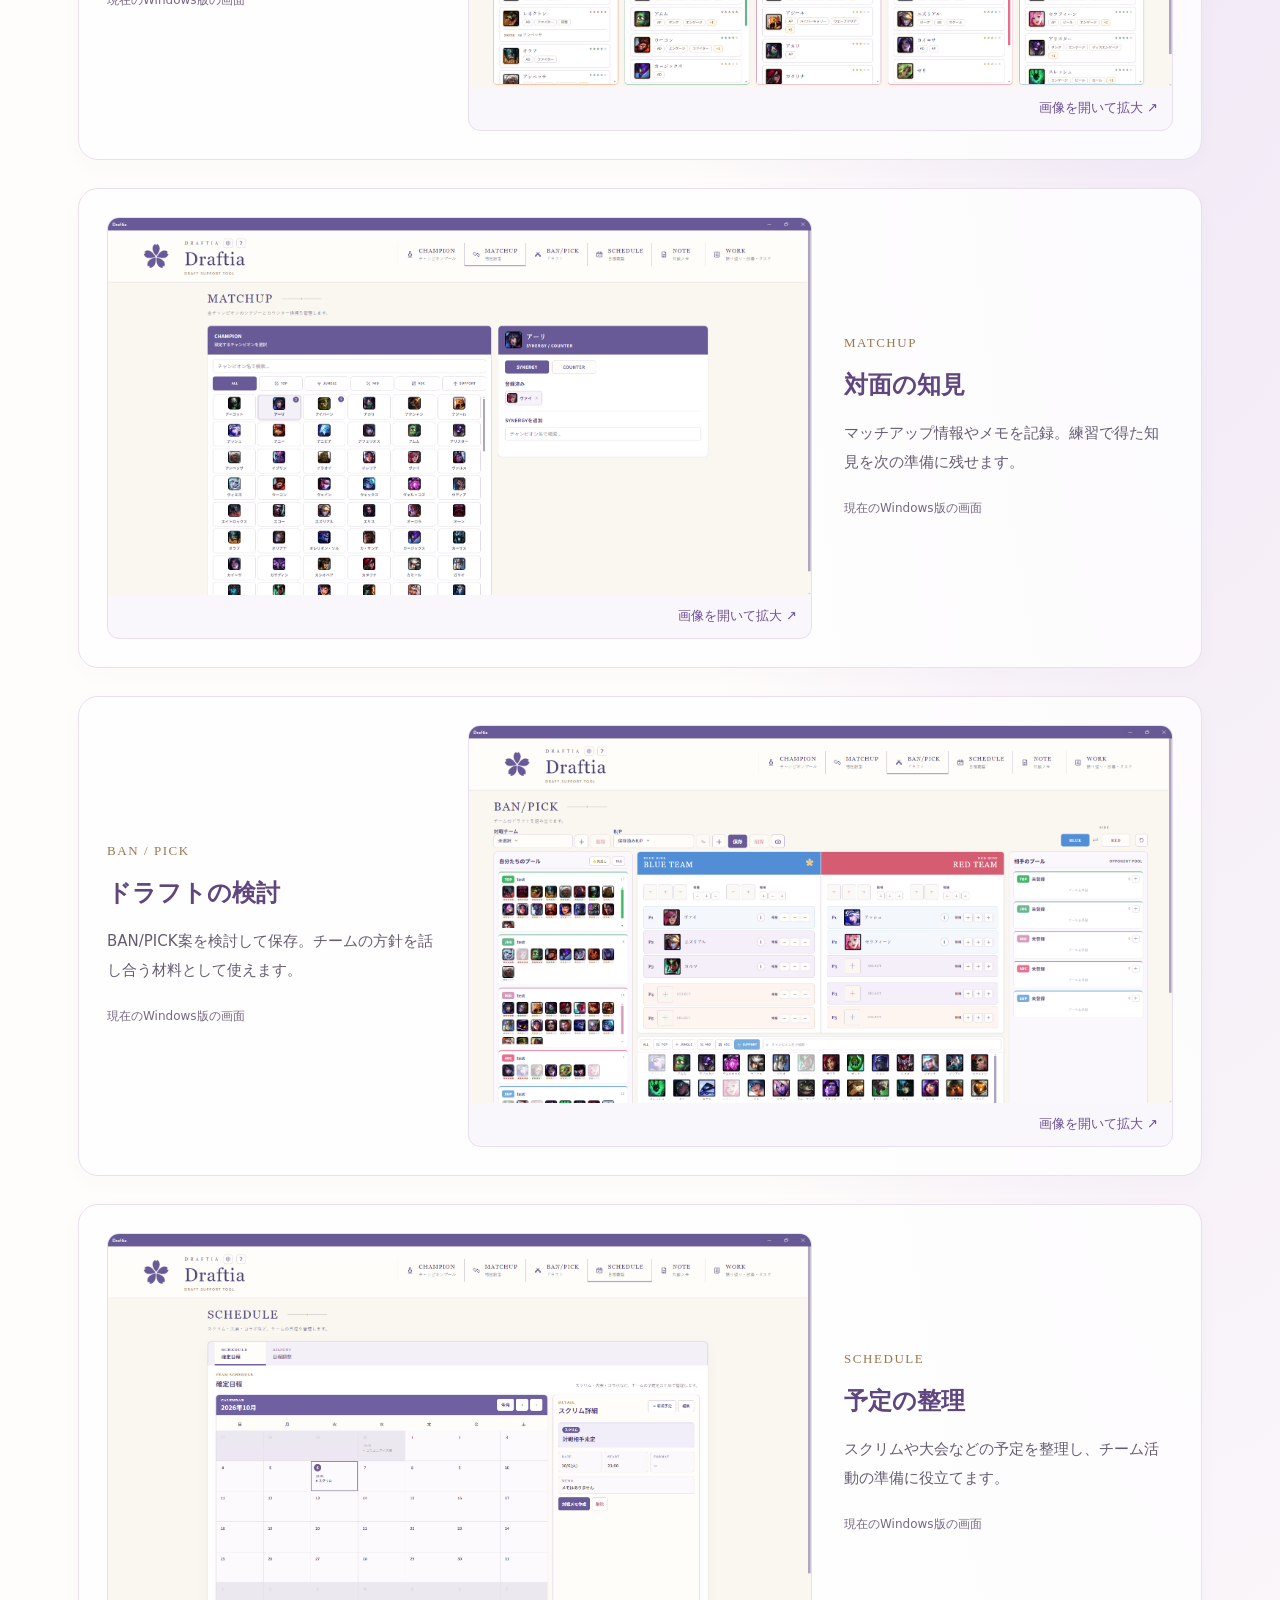
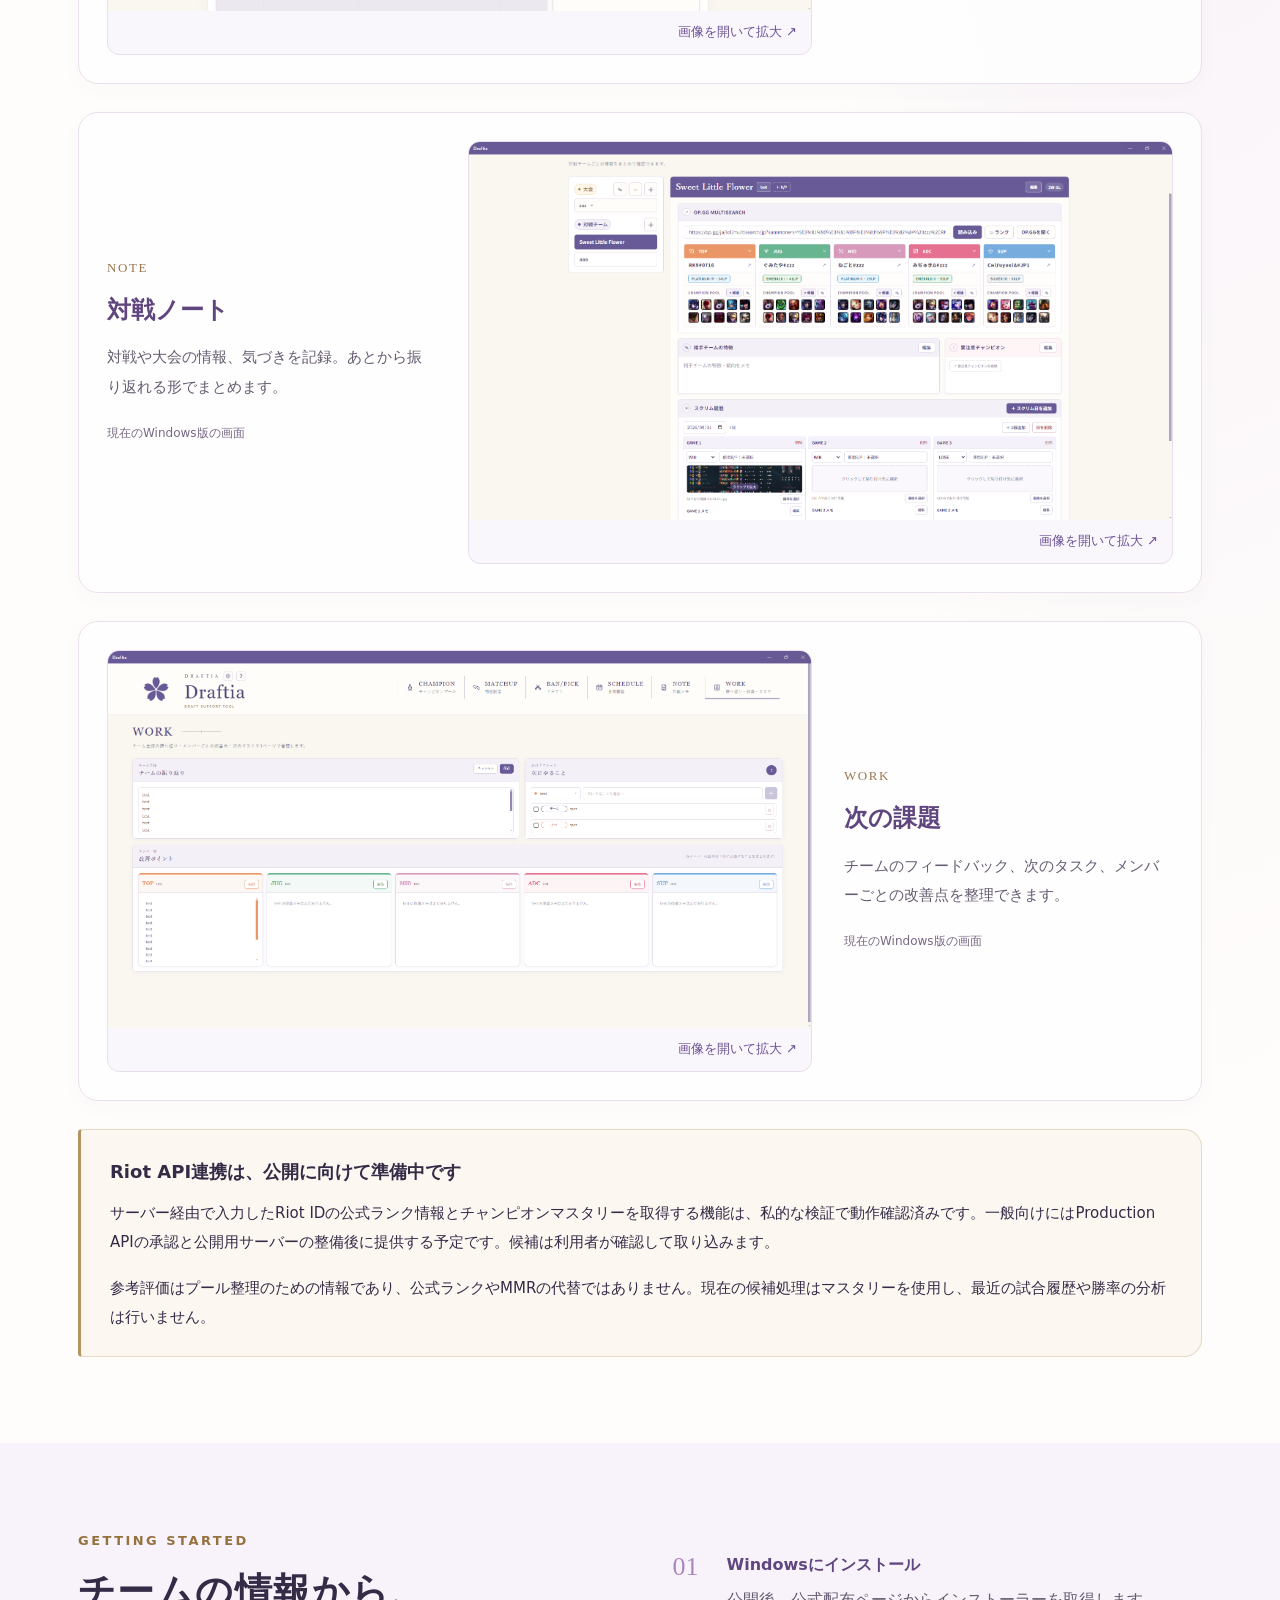
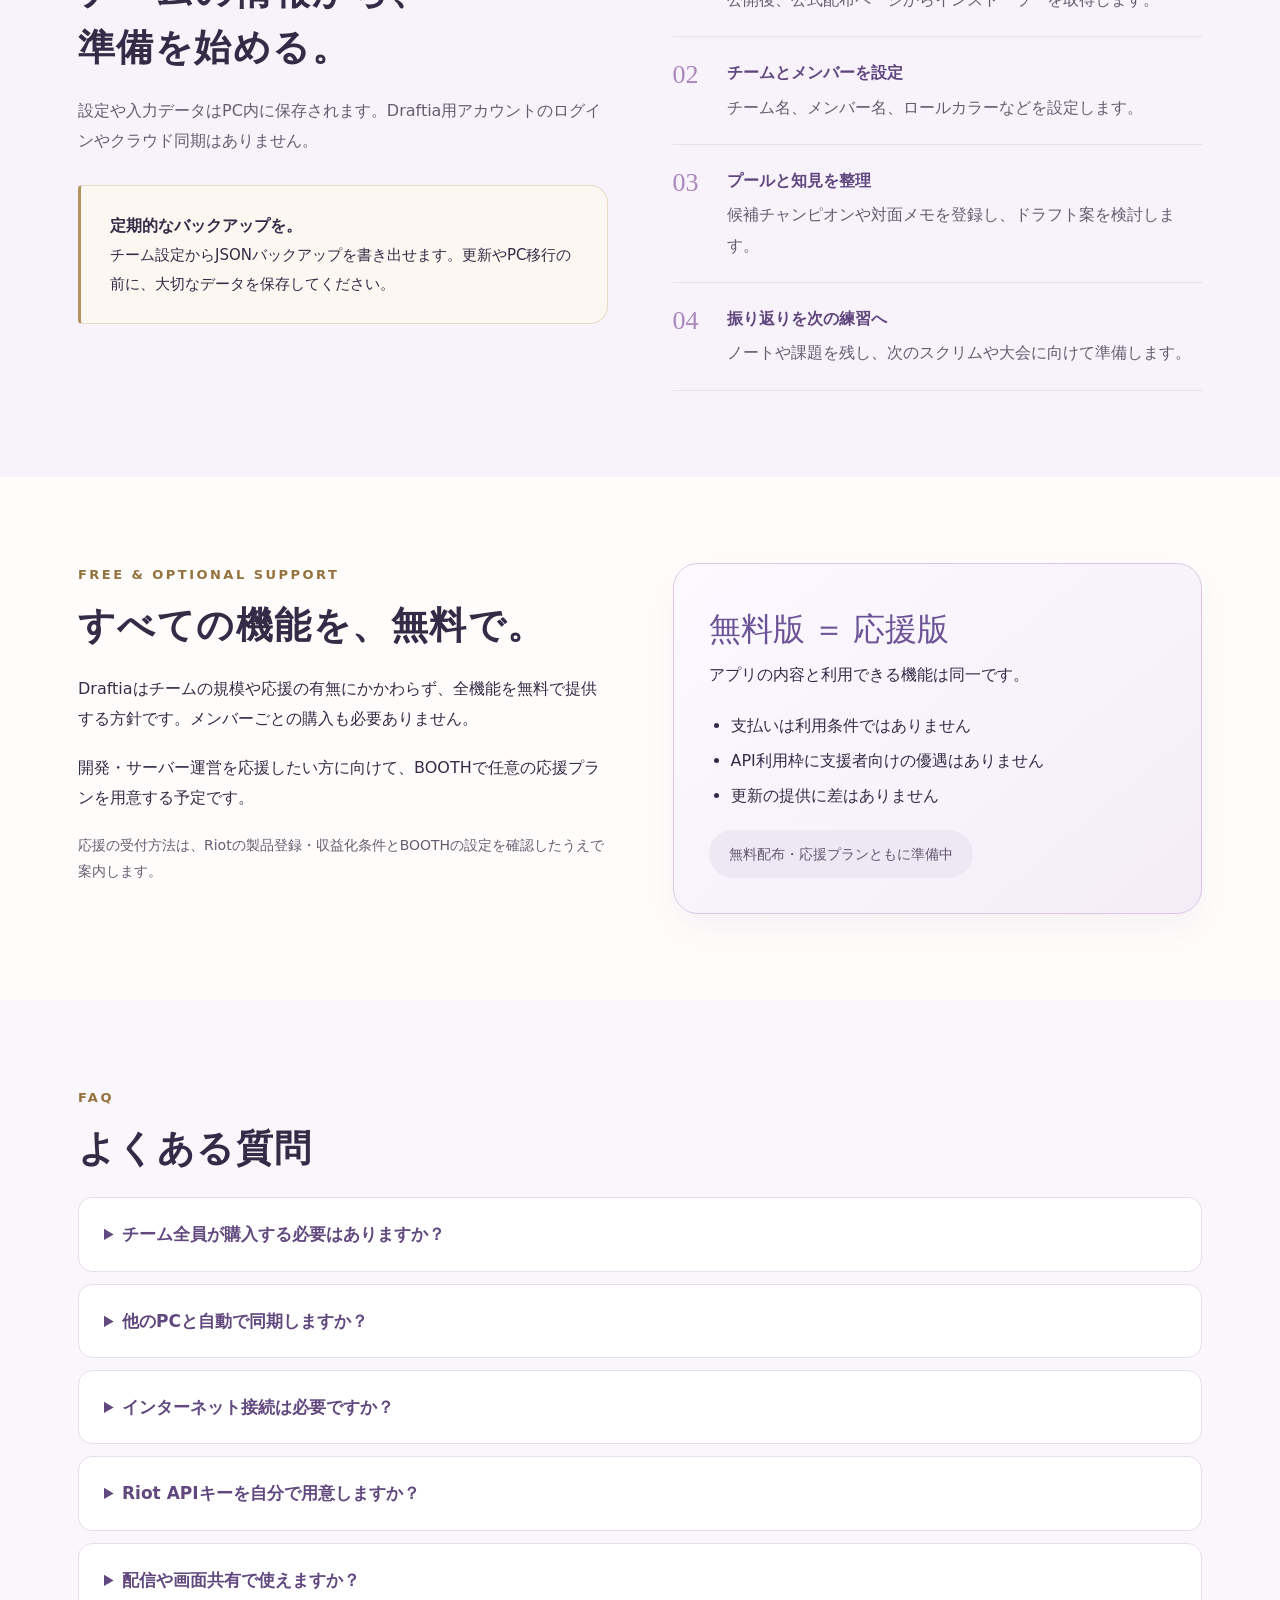
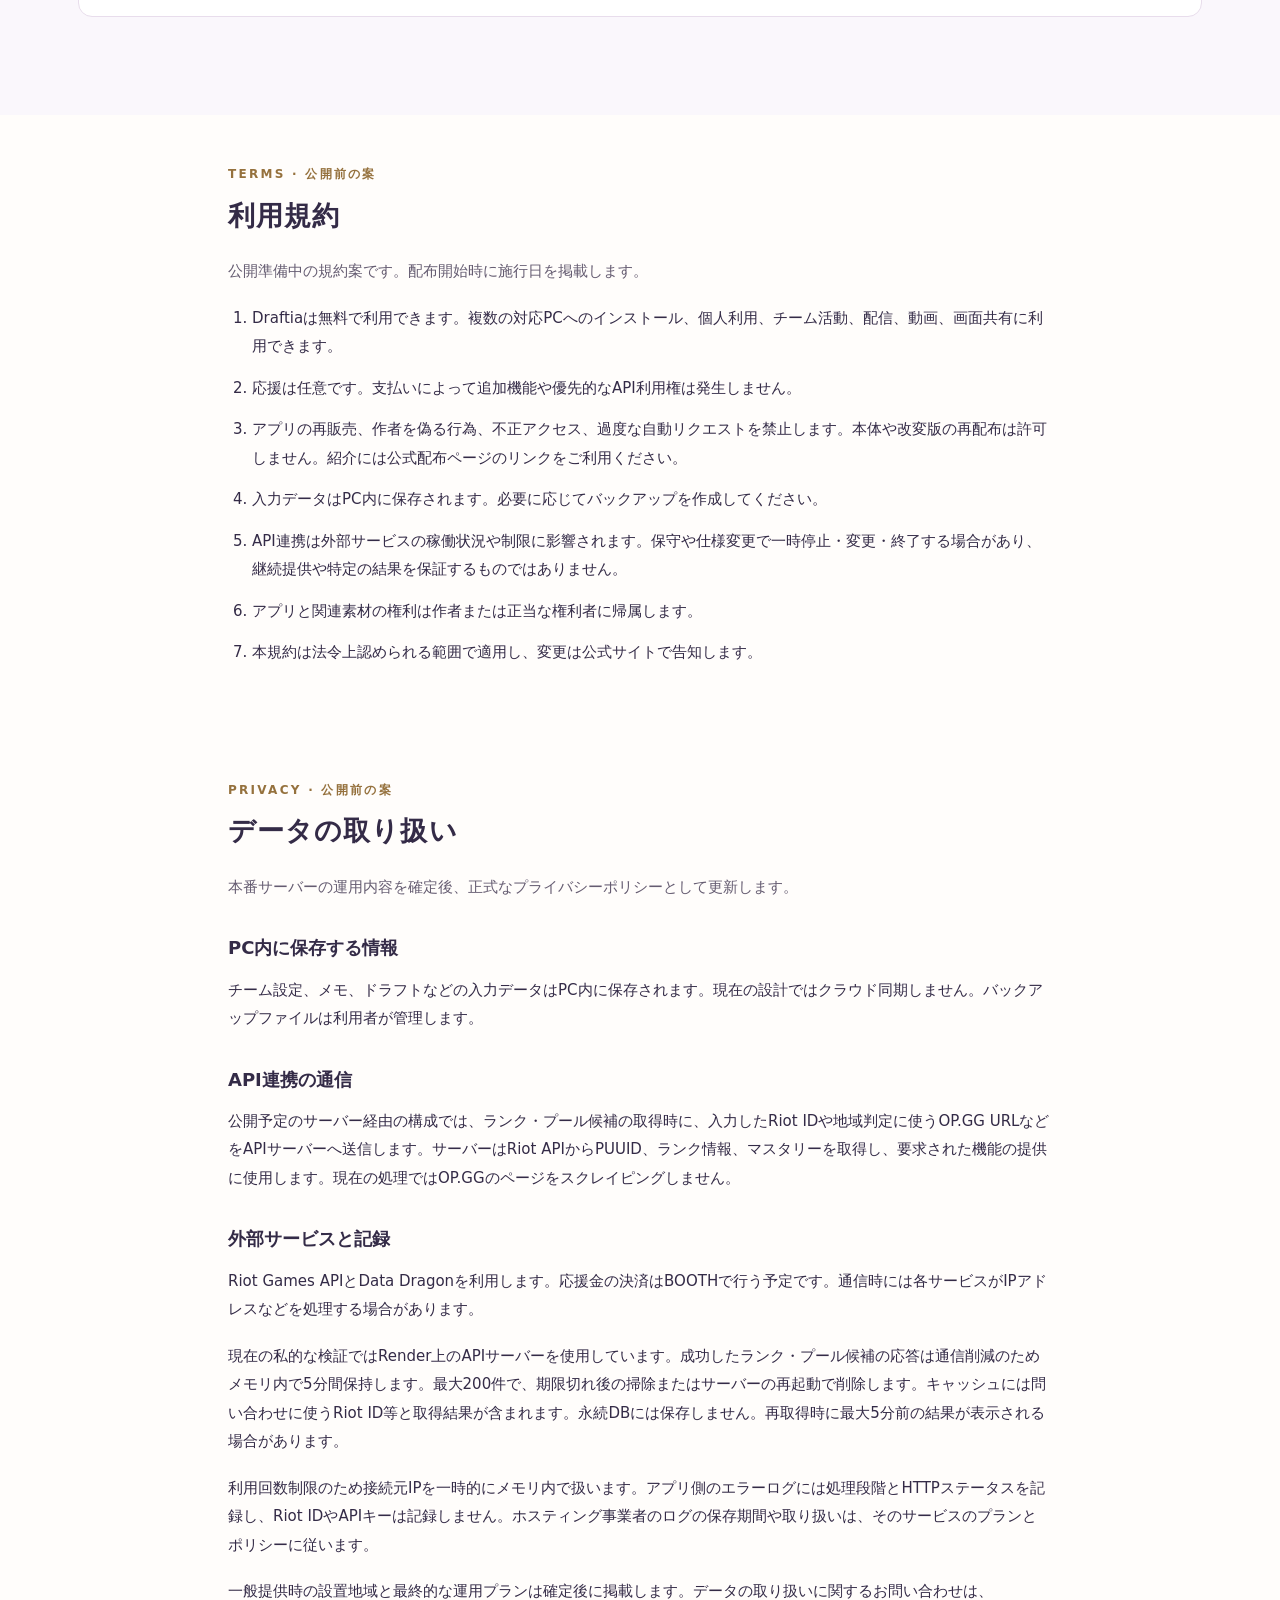
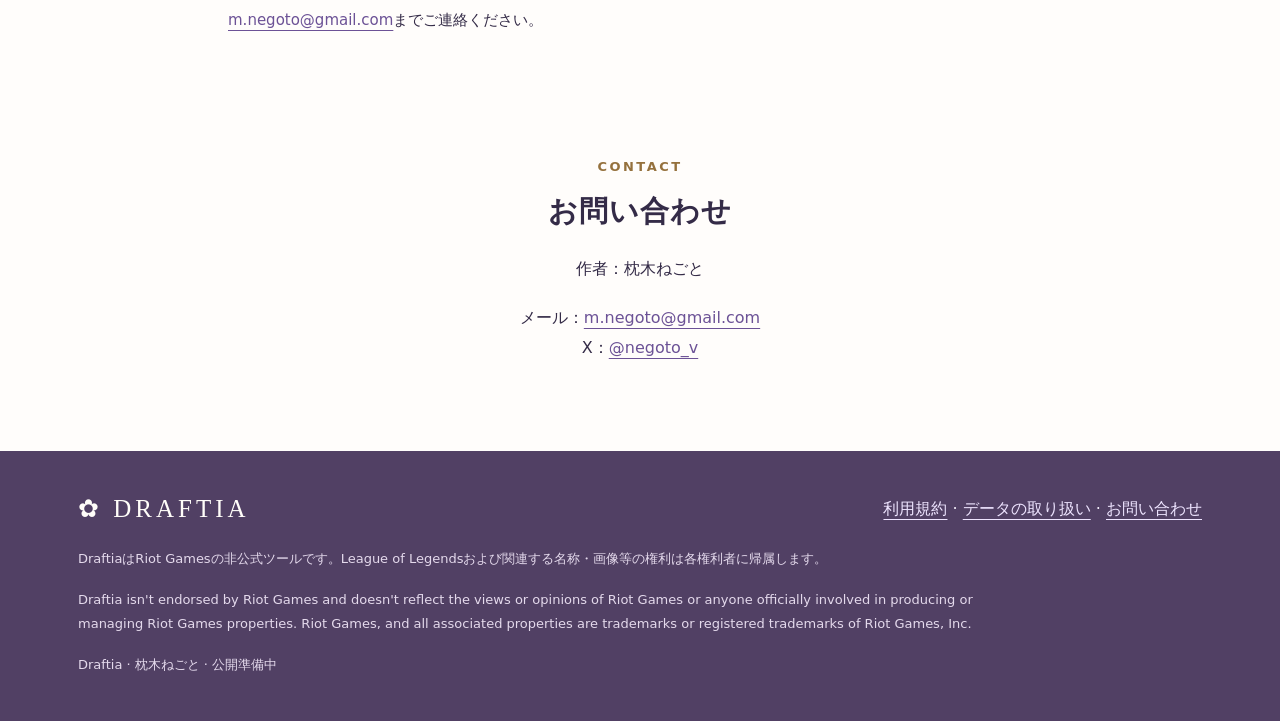
==== commit 5933d589: "Add files via upload" ====
--- a/index.html
+++ b/index.html
@@ -38,23 +38,24 @@
 @media(prefers-reduced-motion:reduce){.feature,.button,nav a{transition:none}.feature:hover,.button:hover{transform:none}}
 
 .screens{display:grid;grid-template-columns:repeat(2,minmax(0,1fr));gap:24px}.screens figure{margin:0;border:1px solid var(--line);border-radius:18px;background:white;overflow:hidden}.screens img{display:block;width:100%;height:auto}.screens figcaption{padding:14px 20px;color:var(--purple);font-weight:600}@media(max-width:800px){.screens{grid-template-columns:1fr}}
+
+.features{display:flex;flex-direction:column;gap:28px}.feature-row{display:grid;grid-template-columns:minmax(0,.7fr) minmax(0,1.5fr);gap:32px;align-items:center;padding:28px}.feature-row:hover{transform:none}.feature-copy h3{font-size:24px}.feature-shot{display:block;text-decoration:none;min-width:0;border:1px solid var(--line);border-radius:12px;overflow:hidden;background:#faf7fc}.feature-shot img{display:block;width:100%;height:auto}.feature-shot span{display:block;padding:9px 14px;text-align:right;font-size:13px}.feature-copy .shot-note{font-size:12px;color:#776783;margin-top:20px}@media(min-width:1000px){.feature-row:nth-child(even){grid-template-columns:minmax(0,1.5fr) minmax(0,.7fr)}.feature-row:nth-child(even) .feature-copy{order:2}.feature-row:nth-child(even) .feature-shot{order:1}}@media(max-width:800px){.feature-row{grid-template-columns:1fr;gap:20px;padding:22px}.feature-copy h3{font-size:21px}}
 </style>
 </head>
 <body>
 <div class="draft">公開準備中 · Riot API連携はProduction APIの承認後に一般提供予定</div>
-<header><div class="nav"><a class="brand" href="#top"><span aria-hidden="true">✿</span>DRAFTIA</a><nav aria-label="メインナビゲーション"><a href="#features">機能</a><a href="#screenshots">画面</a><a href="#guide">使い方</a><a href="#support">無料配布と応援</a><a href="#faq">FAQ</a></nav></div></header>
+<header><div class="nav"><a class="brand" href="#top"><span aria-hidden="true">✿</span>DRAFTIA</a><nav aria-label="メインナビゲーション"><a href="#features">機能</a><a href="#guide">使い方</a><a href="#support">無料配布と応援</a><a href="#faq">FAQ</a></nav></div></header>
 <main id="top">
 <div class="wrap"><div class="hero"><div><div class="eyebrow">LEAGUE OF LEGENDS · TEAM DRAFT SUPPORT</div><h1>チームの準備を、<br>ひとつの場所に。</h1><p>得意なチャンピオンも、対面の知見も、次の試合に向けた課題も。Draftiaはチームのドラフト準備と振り返りを支える、Windows向けアプリです。</p><span class="pill">全機能無料 · 応援は任意</span><div class="actions"><a class="button" href="#features">機能を見る</a><span class="status">ダウンロード準備中</span></div><p class="hero-note">Riot Gamesの非公式ツールです。一般公開に向けて、API連携と配布環境を準備しています。</p></div><aside class="index" aria-label="Draftiaが支えるチーム活動"><img class="brand-image" src="draftia-icon.png" alt="Draftiaのアイコン"><div class="word">DRAFTIA</div><div class="muted">試合の前も、試合のあとも。</div><ol><li><b>01</b><div><strong>知見をまとめる</strong><small>チャンピオンプール・マッチアップ</small></div></li><li><b>02</b><div><strong>ドラフトを考える</strong><small>BAN/PICK・対戦準備</small></div></li><li><b>03</b><div><strong>次につなげる</strong><small>ノート・チーム課題・予定</small></div></li></ol></aside></div></div>
 <div class="strip"><div class="wrap"><div><strong>Windows向け</strong><span>64-bit（x64）デスクトップアプリ</span></div><div><strong>PC内に保存</strong><span>チームのメモや設定をローカル管理</span></div><div><strong>全機能無料</strong><span>応援の有無で機能の差はありません</span></div></div></div>
-<section id="features"><div class="wrap"><div class="eyebrow">FEATURES</div><h2>ドラフトの前後に必要なことを。</h2><p class="intro">散らばりがちなチームの情報を整理し、メンバーとの検討や振り返りに活用できます。</p><div class="features">
-<article class="feature"><div class="label">CHAMPION</div><h3>チャンピオンプール</h3><p>メンバーごとのチャンピオン候補や習熟度を整理。チームで選択肢を確認できます。</p></article>
-<article class="feature"><div class="label">MATCHUP</div><h3>対面の知見</h3><p>マッチアップ情報やメモを記録。練習で得た知見を次の準備に残せます。</p></article>
-<article class="feature"><div class="label">BAN / PICK</div><h3>ドラフトの検討</h3><p>BAN/PICK案を検討して保存。チームの方針を話し合う材料として使えます。</p></article>
-<article class="feature"><div class="label">SCHEDULE</div><h3>予定の整理</h3><p>スクリムや大会などの予定を整理し、チーム活動の準備に役立てます。</p></article>
-<article class="feature"><div class="label">NOTE</div><h3>対戦ノート</h3><p>対戦や大会の情報、気づきを記録。あとから振り返れる形でまとめます。</p></article>
-<article class="feature"><div class="label">WORK</div><h3>次の課題</h3><p>チームのフィードバック、次のタスク、メンバーごとの改善点を整理できます。</p></article></div>
+<section id="features"><div class="wrap"><div class="eyebrow">FEATURES</div><h2>ドラフトの前後に必要なことを。</h2><p class="intro">散らばりがちなチームの情報を整理し、メンバーとの検討や振り返りに活用できます。各画面の画像を選ぶと拡大して確認できます。</p><div class="features">
+<article class="feature feature-row"><div class="feature-copy"><div class="label">CHAMPION</div><h3>チャンピオンプール</h3><p>メンバーごとのチャンピオン候補や習熟度を整理。チームで選択肢を確認できます。</p><p class="shot-note">現在のWindows版の画面</p></div><a class="feature-shot" href="assets/champion-pool.png" target="_blank" rel="noopener" aria-label="チャンピオンプールの画面を拡大"><img src="assets/champion-pool.png" alt="Draftiaのチャンピオンプール画面" loading="lazy"><span>画像を開いて拡大 ↗</span></a></article>
+<article class="feature feature-row"><div class="feature-copy"><div class="label">MATCHUP</div><h3>対面の知見</h3><p>マッチアップ情報やメモを記録。練習で得た知見を次の準備に残せます。</p><p class="shot-note">現在のWindows版の画面</p></div><a class="feature-shot" href="assets/matchup.png" target="_blank" rel="noopener" aria-label="対面の知見の画面を拡大"><img src="assets/matchup.png" alt="Draftiaの対面の知見画面" loading="lazy"><span>画像を開いて拡大 ↗</span></a></article>
+<article class="feature feature-row"><div class="feature-copy"><div class="label">BAN / PICK</div><h3>ドラフトの検討</h3><p>BAN/PICK案を検討して保存。チームの方針を話し合う材料として使えます。</p><p class="shot-note">現在のWindows版の画面</p></div><a class="feature-shot" href="assets/ban-pick.png" target="_blank" rel="noopener" aria-label="ドラフトの検討の画面を拡大"><img src="assets/ban-pick.png" alt="Draftiaのドラフトの検討画面" loading="lazy"><span>画像を開いて拡大 ↗</span></a></article>
+<article class="feature feature-row"><div class="feature-copy"><div class="label">SCHEDULE</div><h3>予定の整理</h3><p>スクリムや大会などの予定を整理し、チーム活動の準備に役立てます。</p><p class="shot-note">現在のWindows版の画面</p></div><a class="feature-shot" href="assets/schedule.png" target="_blank" rel="noopener" aria-label="予定の整理の画面を拡大"><img src="assets/schedule.png" alt="Draftiaの予定の整理画面" loading="lazy"><span>画像を開いて拡大 ↗</span></a></article>
+<article class="feature feature-row"><div class="feature-copy"><div class="label">NOTE</div><h3>対戦ノート</h3><p>対戦や大会の情報、気づきを記録。あとから振り返れる形でまとめます。</p><p class="shot-note">現在のWindows版の画面</p></div><a class="feature-shot" href="assets/battle-note.png" target="_blank" rel="noopener" aria-label="対戦ノートの画面を拡大"><img src="assets/battle-note.png" alt="Draftiaの対戦ノート画面" loading="lazy"><span>画像を開いて拡大 ↗</span></a></article>
+<article class="feature feature-row"><div class="feature-copy"><div class="label">WORK</div><h3>次の課題</h3><p>チームのフィードバック、次のタスク、メンバーごとの改善点を整理できます。</p><p class="shot-note">現在のWindows版の画面</p></div><a class="feature-shot" href="assets/work.png" target="_blank" rel="noopener" aria-label="次の課題の画面を拡大"><img src="assets/work.png" alt="Draftiaの次の課題画面" loading="lazy"><span>画像を開いて拡大 ↗</span></a></article></div>
 <div class="notice"><h3>Riot API連携は、公開に向けて準備中です</h3><p>サーバー経由で入力したRiot IDの公式ランク情報とチャンピオンマスタリーを取得する機能は、私的な検証で動作確認済みです。一般向けにはProduction APIの承認と公開用サーバーの整備後に提供する予定です。候補は利用者が確認して取り込みます。</p><p>参考評価はプール整理のための情報であり、公式ランクやMMRの代替ではありません。現在の候補処理はマスタリーを使用し、最近の試合履歴や勝率の分析は行いません。</p></div></div></section>
-<section id="screenshots"><div class="wrap"><div class="eyebrow">SCREENSHOTS</div><h2>実際のDraftiaの画面</h2><p class="intro">既存のWindows版を撮影した画面です。今後の更新で表示が変わる場合があります。画像を選ぶと拡大して確認できます。</p><div class="screens"><figure><a href="assets/champion-pool.png" target="_blank" rel="noopener"><img loading="lazy" src="assets/champion-pool.png" alt="Draftiaのチャンピオンプール画面"></a><figcaption>チャンピオンプール</figcaption></figure><figure><a href="assets/matchup.png" target="_blank" rel="noopener"><img loading="lazy" src="assets/matchup.png" alt="Draftiaのマッチアップ画面"></a><figcaption>マッチアップ</figcaption></figure><figure><a href="assets/ban-pick.png" target="_blank" rel="noopener"><img loading="lazy" src="assets/ban-pick.png" alt="DraftiaのBAN / PICK画面"></a><figcaption>BAN / PICK</figcaption></figure><figure><a href="assets/schedule.png" target="_blank" rel="noopener"><img loading="lazy" src="assets/schedule.png" alt="Draftiaのスケジュール画面"></a><figcaption>スケジュール</figcaption></figure><figure><a href="assets/battle-note.png" target="_blank" rel="noopener"><img loading="lazy" src="assets/battle-note.png" alt="Draftiaの対戦ノート画面"></a><figcaption>対戦ノート</figcaption></figure><figure><a href="assets/work.png" target="_blank" rel="noopener"><img loading="lazy" src="assets/work.png" alt="Draftiaのチーム課題画面"></a><figcaption>チーム課題</figcaption></figure></div></div></section>
 <section id="guide"><div class="wrap split"><div><div class="eyebrow">GETTING STARTED</div><h2>チームの情報から、<br>準備を始める。</h2><p class="intro">設定や入力データはPC内に保存されます。Draftia用アカウントのログインやクラウド同期はありません。</p><div class="notice"><strong>定期的なバックアップを。</strong><p>チーム設定からJSONバックアップを書き出せます。更新やPC移行の前に、大切なデータを保存してください。</p></div></div><ol class="steps"><li><strong>Windowsにインストール</strong><p>公開後、公式配布ページからインストーラーを取得します。</p></li><li><strong>チームとメンバーを設定</strong><p>チーム名、メンバー名、ロールカラーなどを設定します。</p></li><li><strong>プールと知見を整理</strong><p>候補チャンピオンや対面メモを登録し、ドラフト案を検討します。</p></li><li><strong>振り返りを次の練習へ</strong><p>ノートや課題を残し、次のスクリムや大会に向けて準備します。</p></li></ol></div></section>
 <section id="support" class="support"><div class="wrap split"><div><div class="eyebrow">FREE & OPTIONAL SUPPORT</div><h2>すべての機能を、無料で。</h2><p>Draftiaはチームの規模や応援の有無にかかわらず、全機能を無料で提供する方針です。メンバーごとの購入も必要ありません。</p><p>開発・サーバー運営を応援したい方に向けて、BOOTHで任意の応援プランを用意する予定です。</p><p class="muted">応援の受付方法は、Riotの製品登録・収益化条件とBOOTHの設定を確認したうえで案内します。</p></div><div class="support-box"><div class="price">無料版 ＝ 応援版</div><p>アプリの内容と利用できる機能は同一です。</p><ul><li>支払いは利用条件ではありません</li><li>API利用枠に支援者向けの優遇はありません</li><li>更新の提供に差はありません</li></ul><span class="status">無料配布・応援プランともに準備中</span></div></div></section>
 <section id="faq"><div class="wrap"><div class="eyebrow">FAQ</div><h2>よくある質問</h2><details><summary>チーム全員が購入する必要はありますか？</summary><p>購入は必要ありません。公開後、各メンバーが公式配布ページから無料で取得できます。</p></details><details><summary>他のPCと自動で同期しますか？</summary><p>自動同期はありません。PC間の移行にはチーム設定のバックアップ・復元を利用してください。</p></details><details><summary>インターネット接続は必要ですか？</summary><p>Riot API連携やチャンピオンデータの取得にはインターネット接続が必要です。チームの入力データはPC内に保存されます。</p></details><details><summary>Riot APIキーを自分で用意しますか？</summary><p>一般公開予定の構成では必要ありません。キーは運営側サーバーで管理し、配布アプリに含めない構成を準備しています。</p></details><details><summary>配信や画面共有で使えますか？</summary><p>利用できます。Riot IDやチーム内の非公開情報が映り込まないようご確認ください。</p></details></div></section>
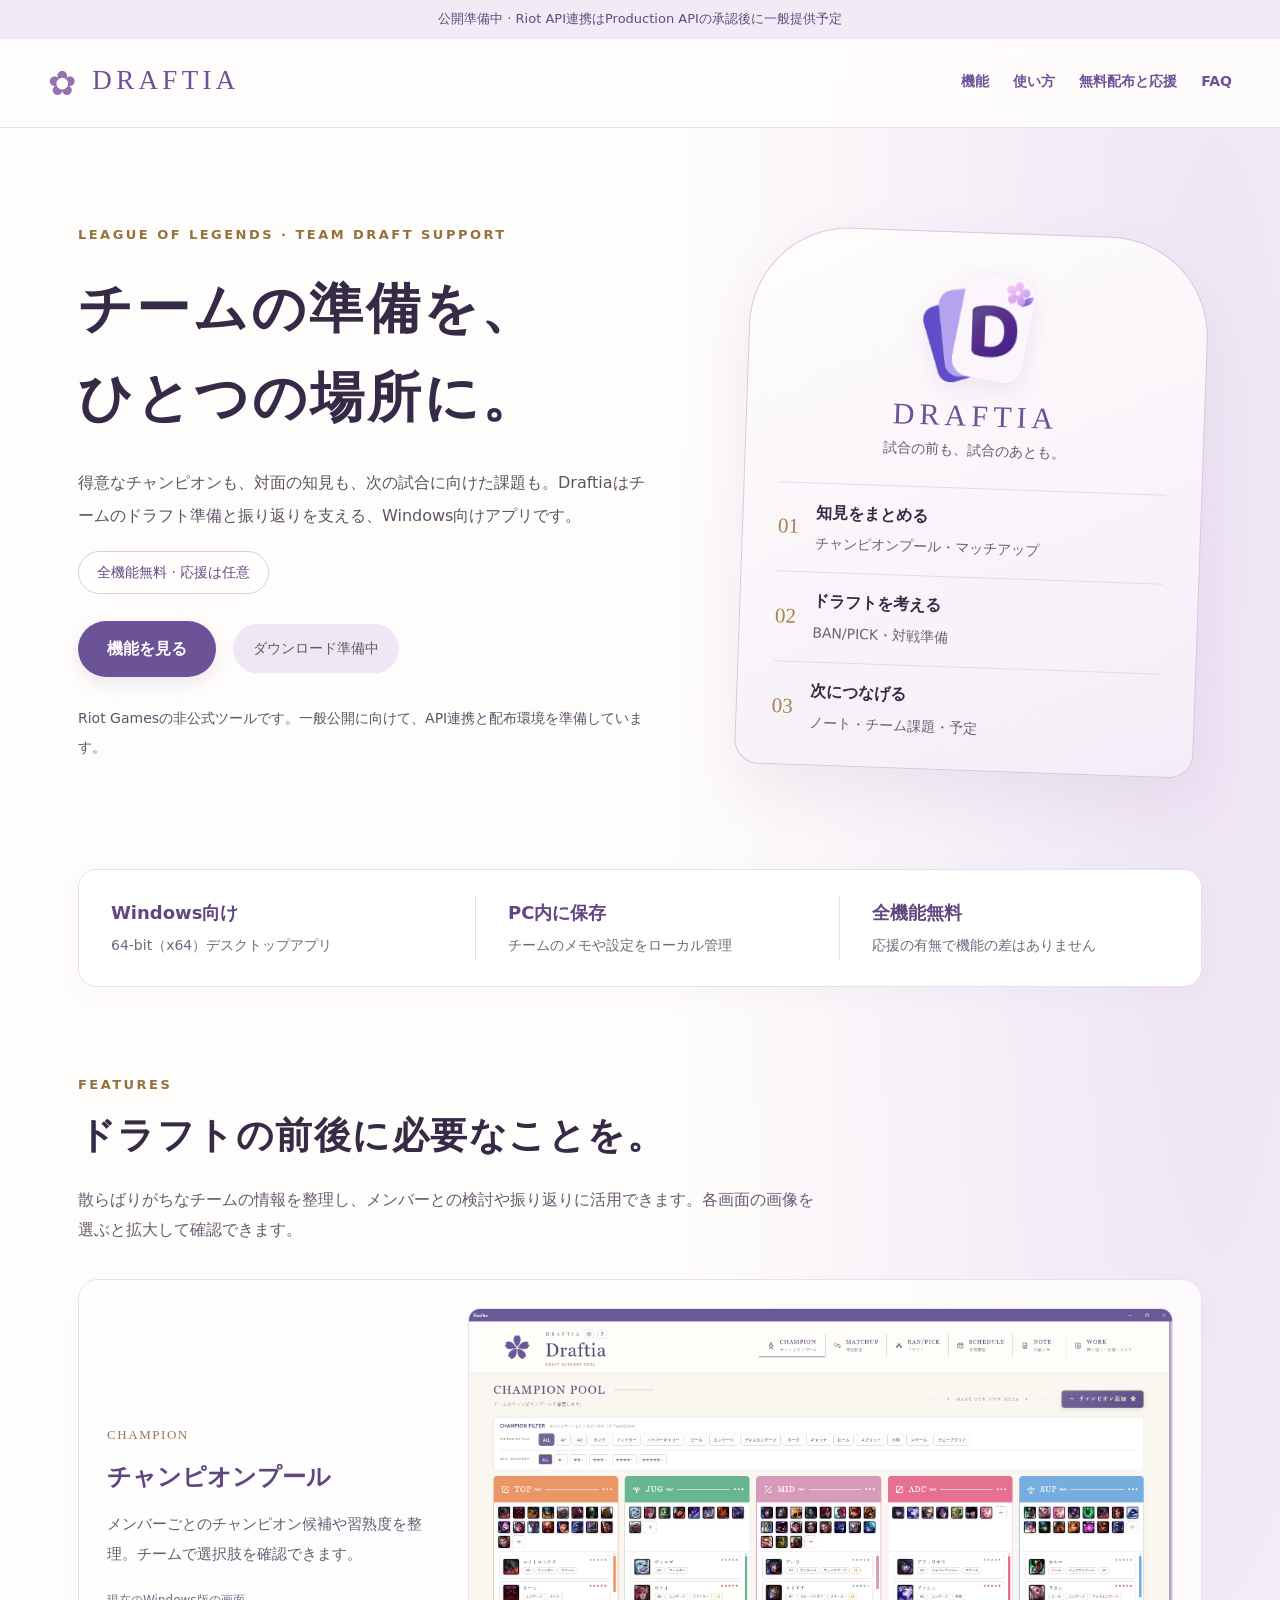
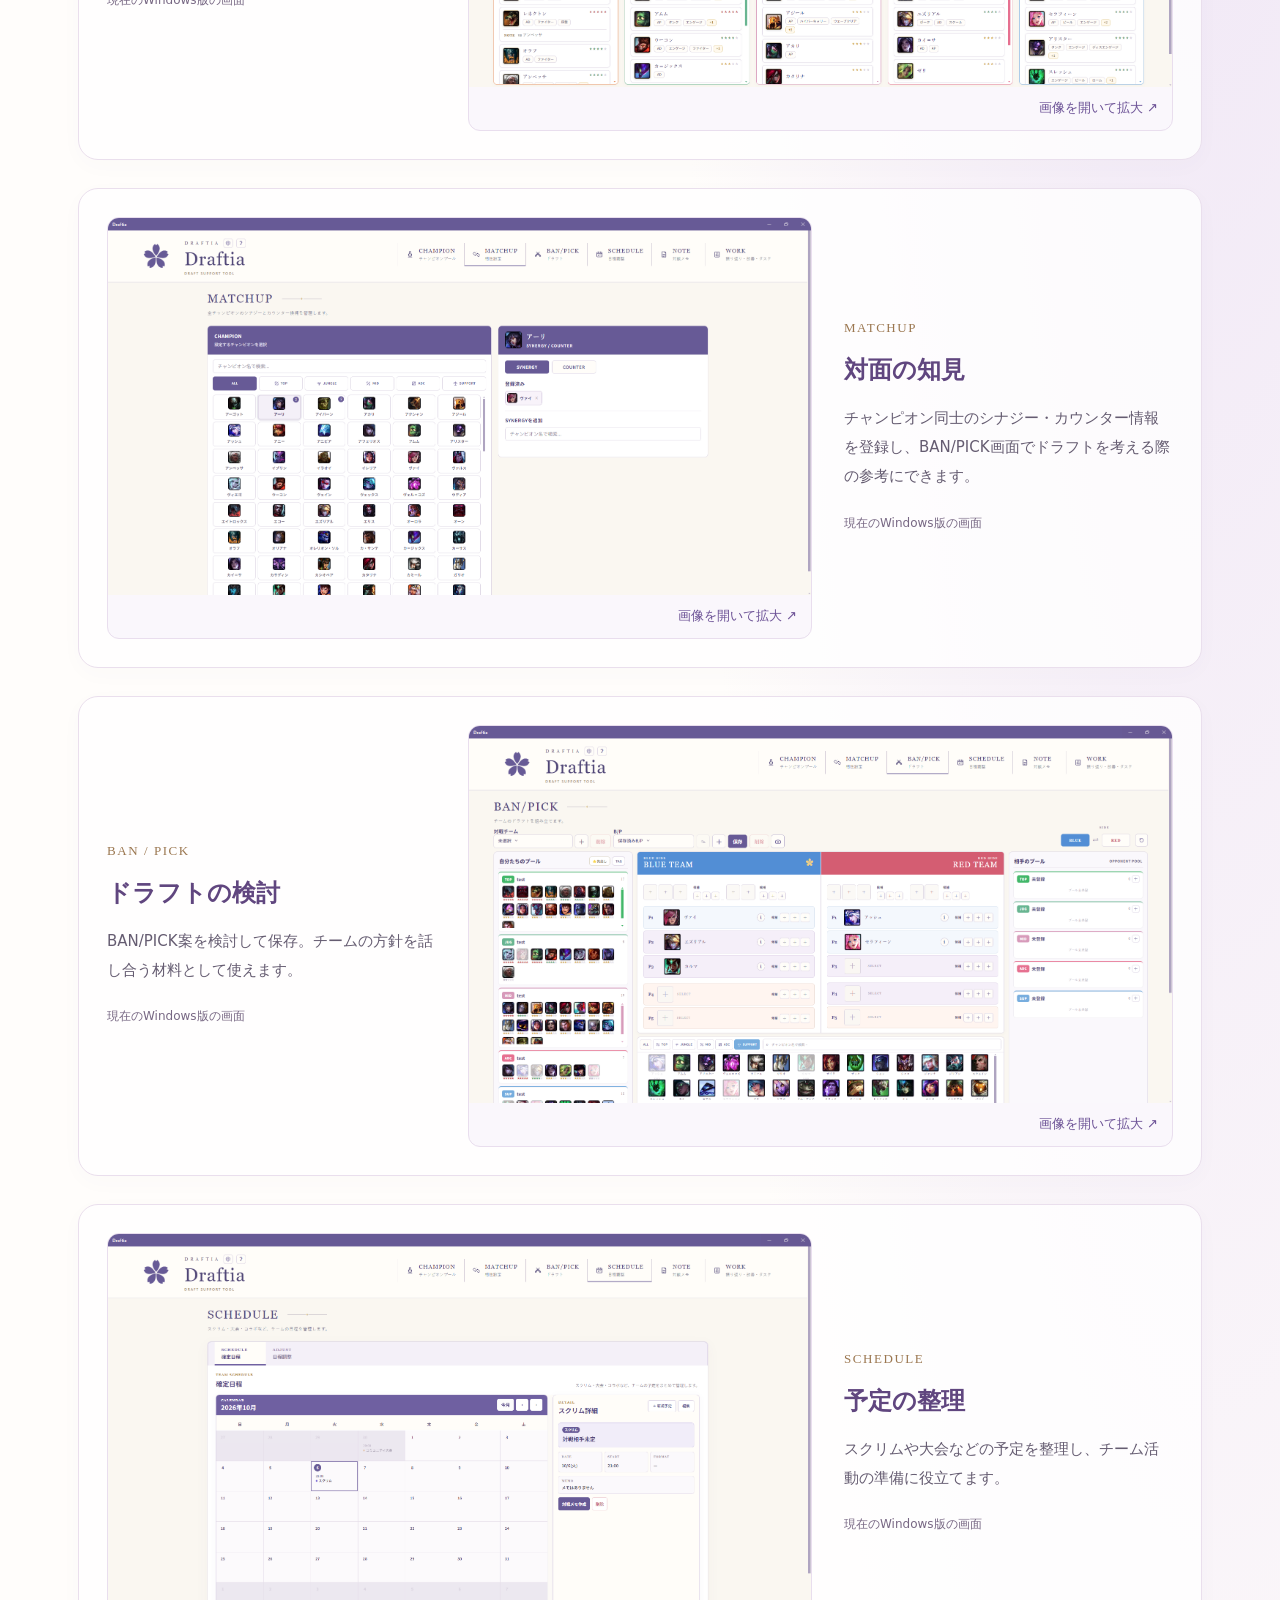
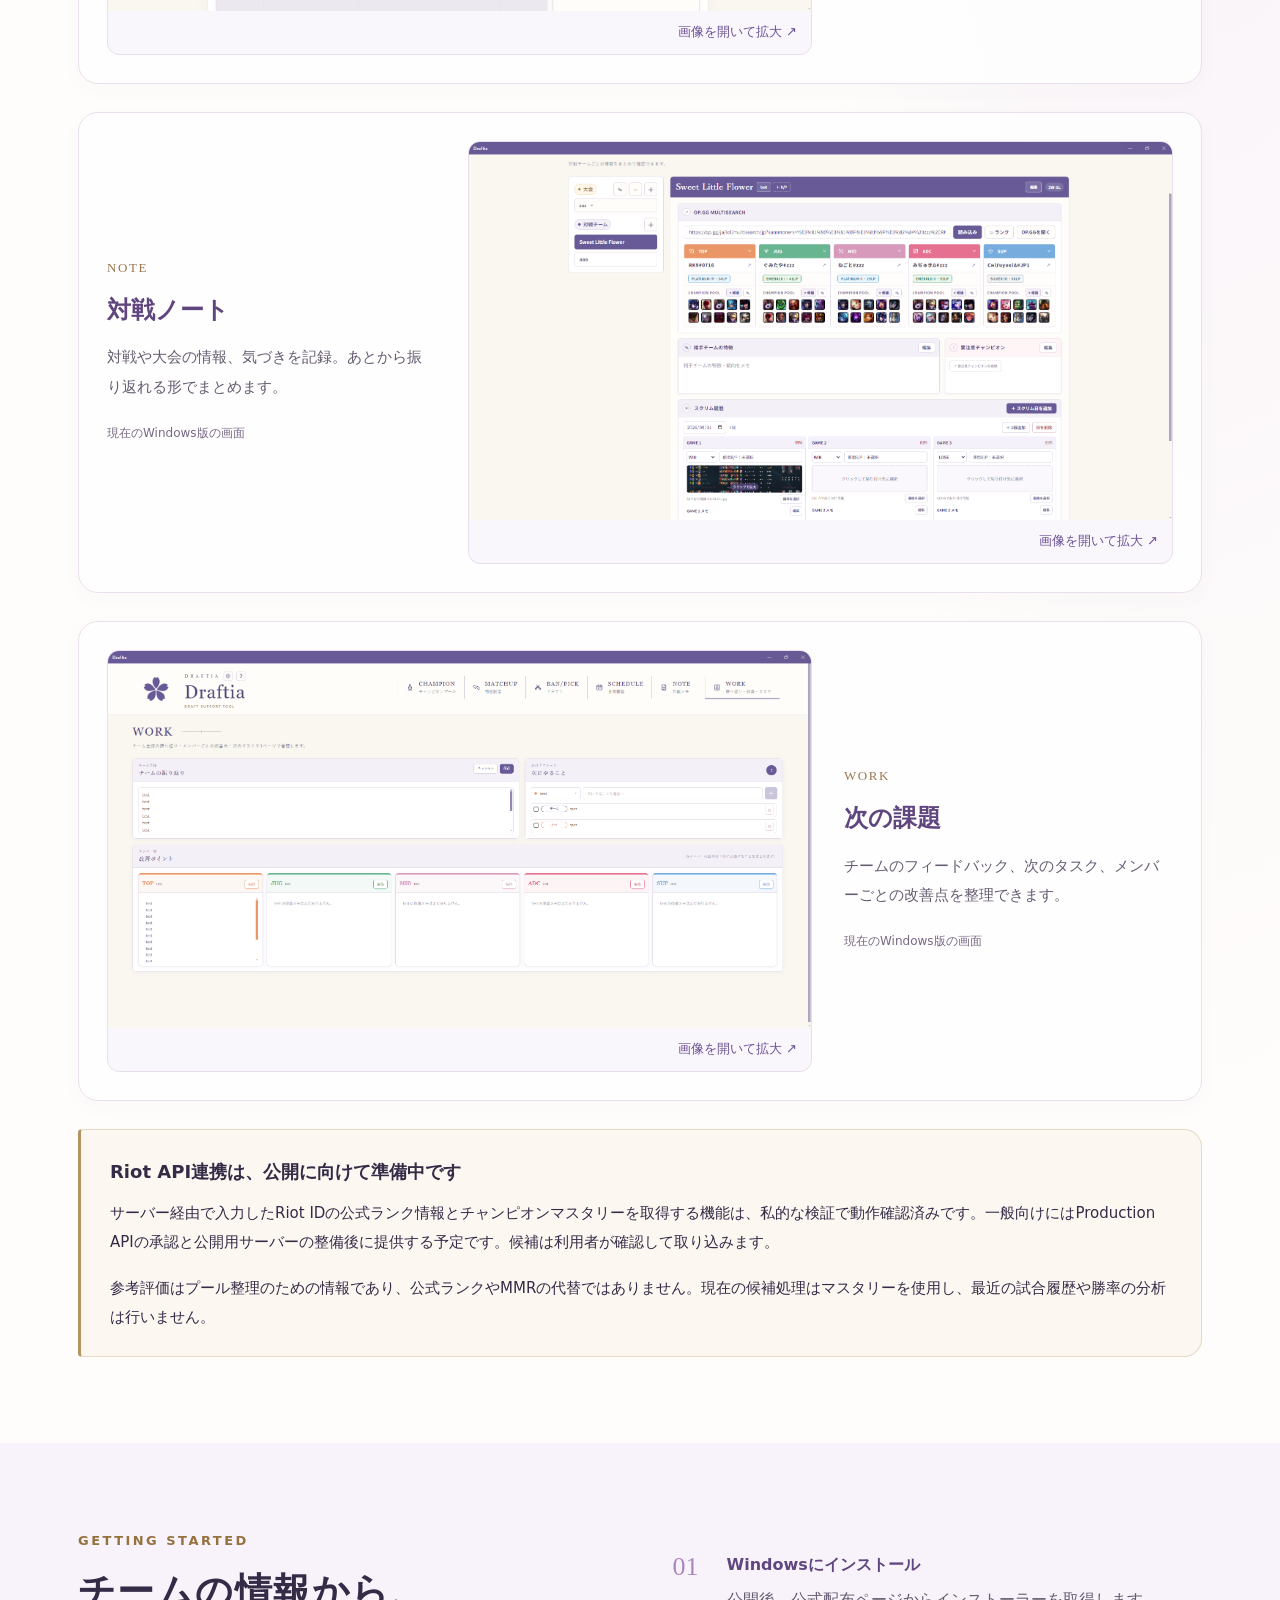
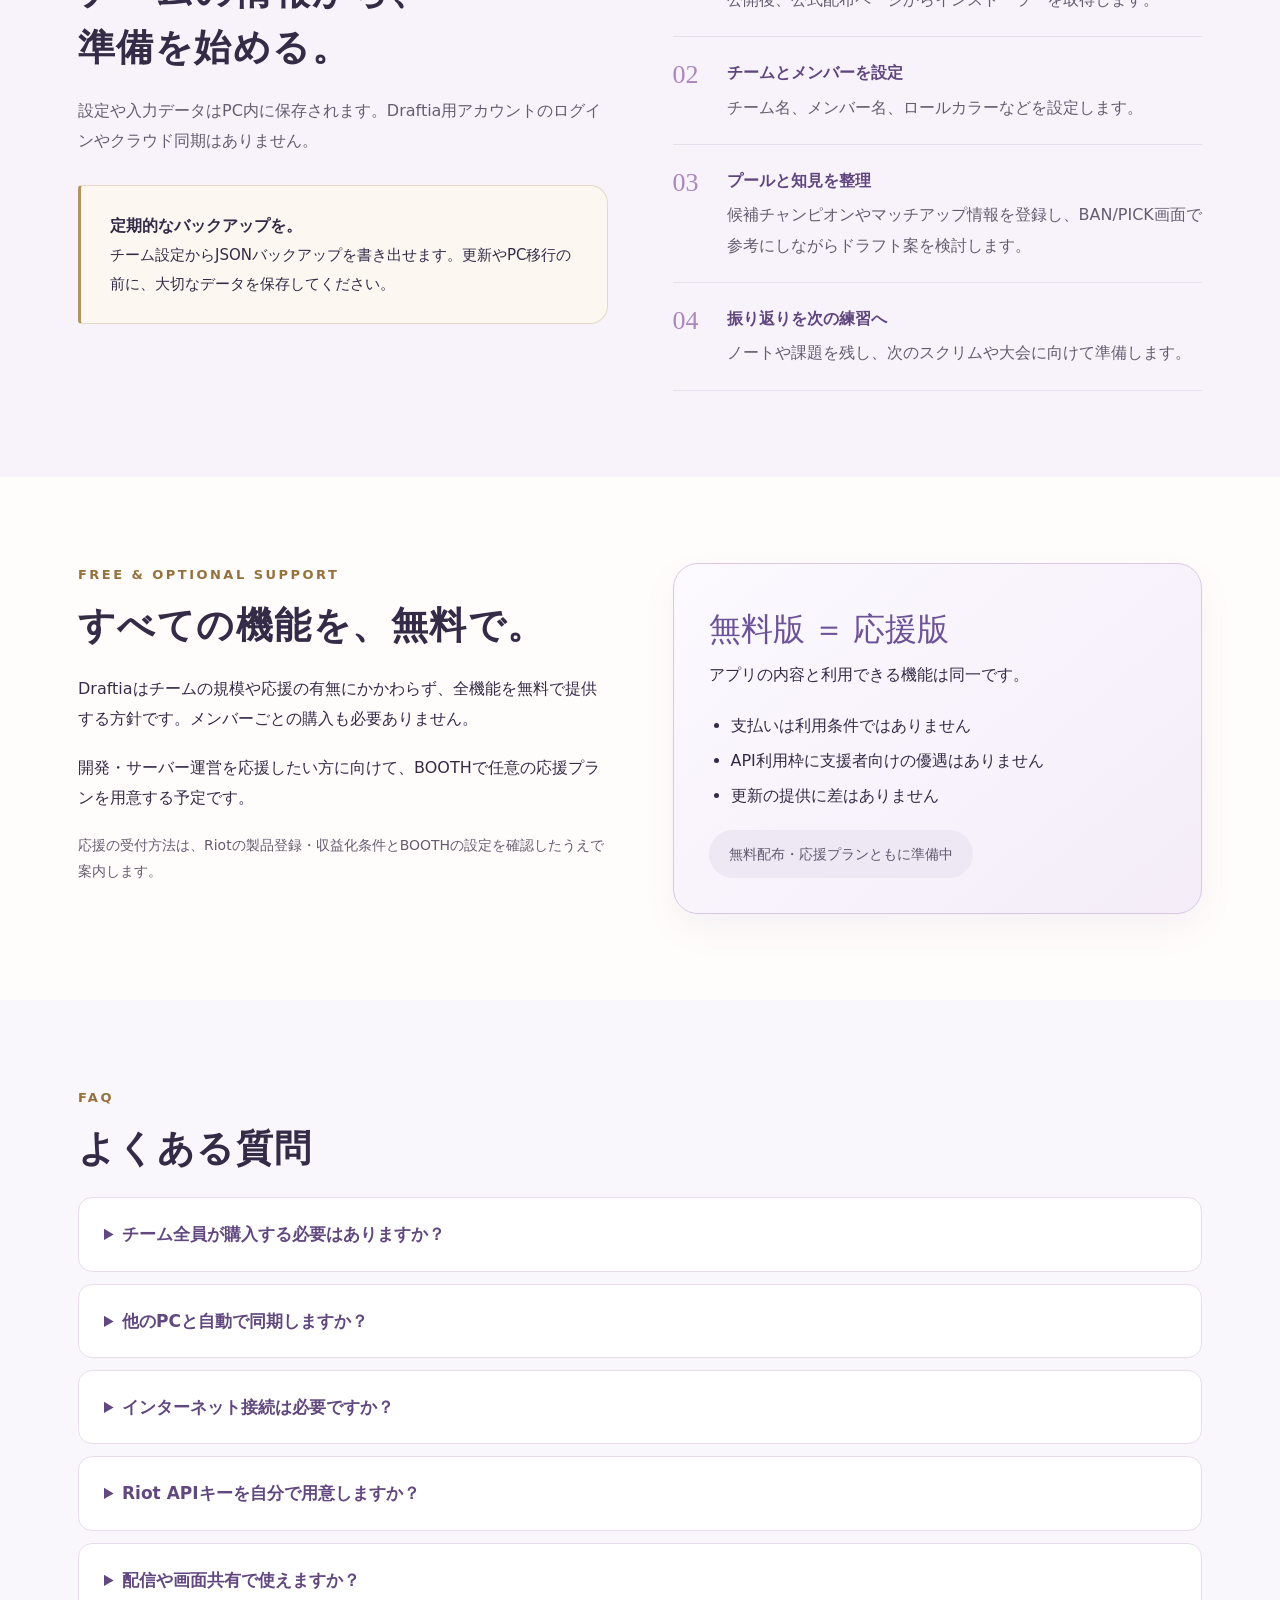
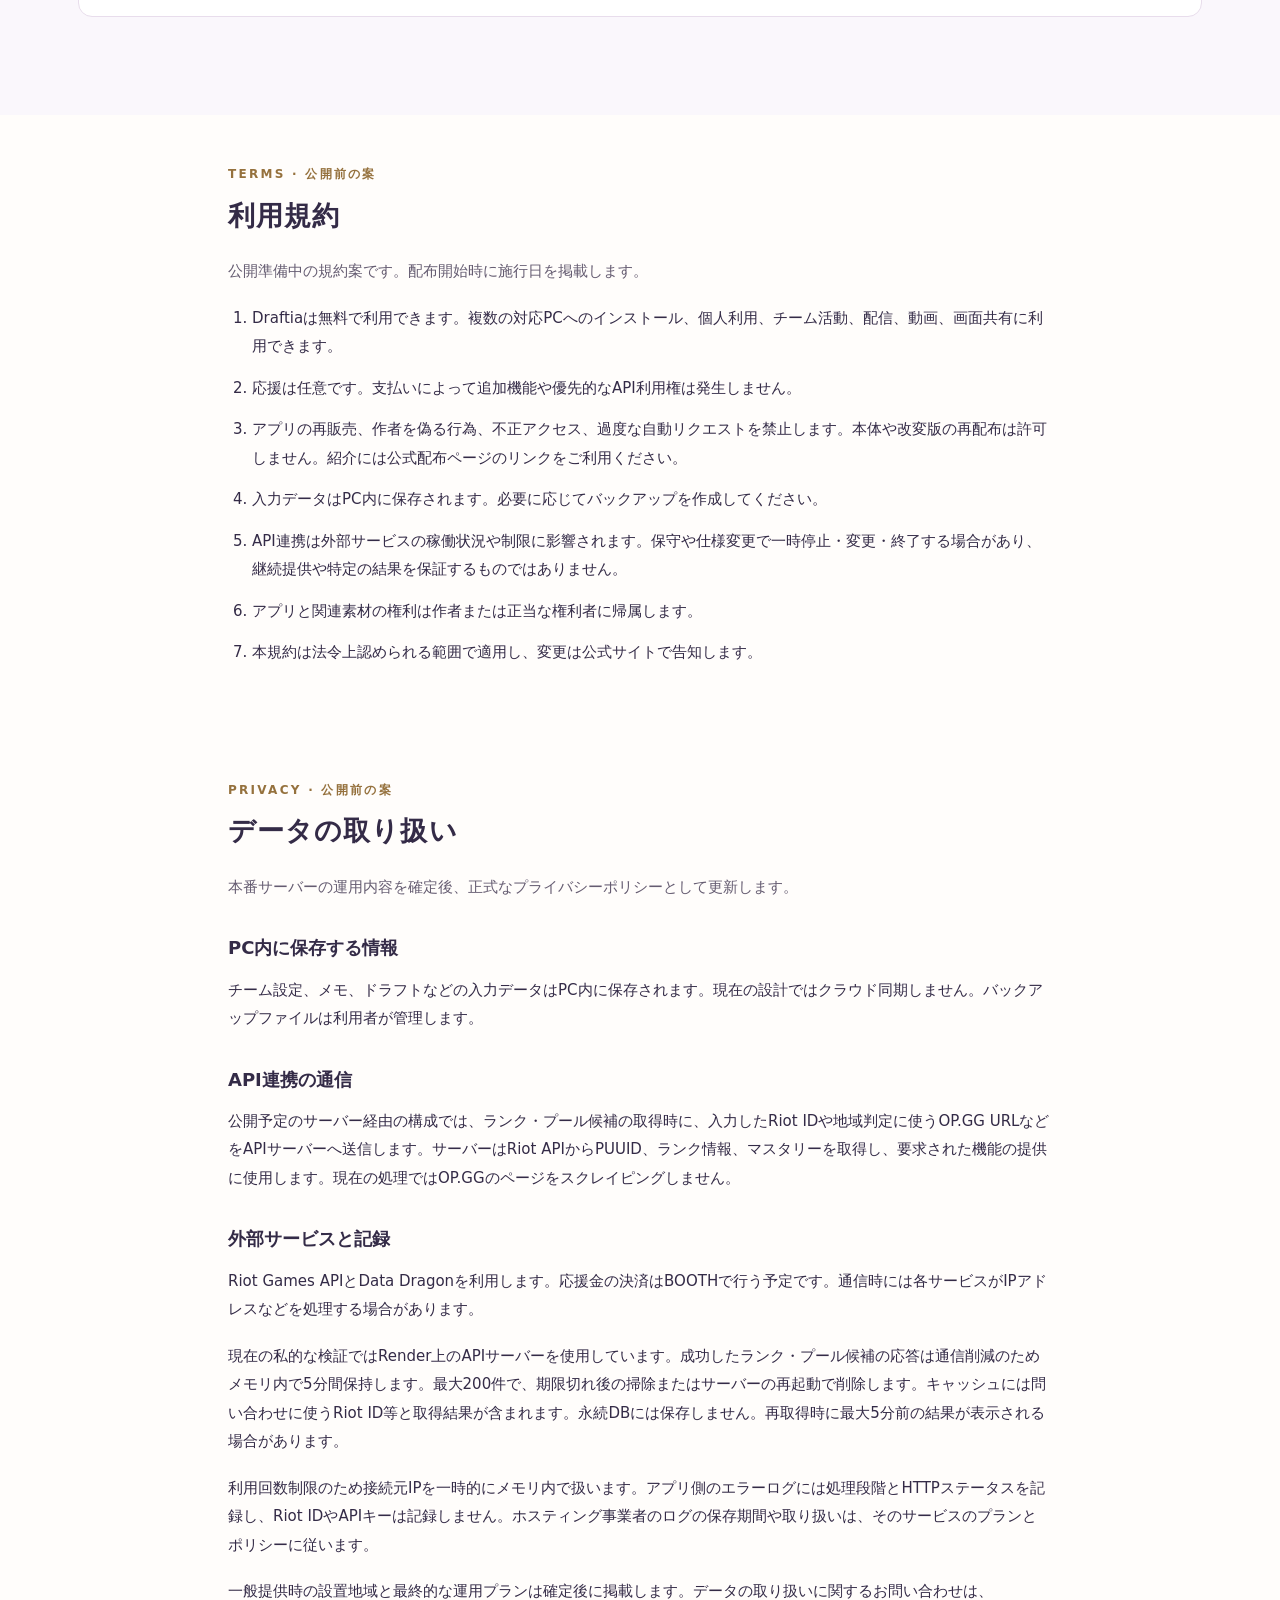
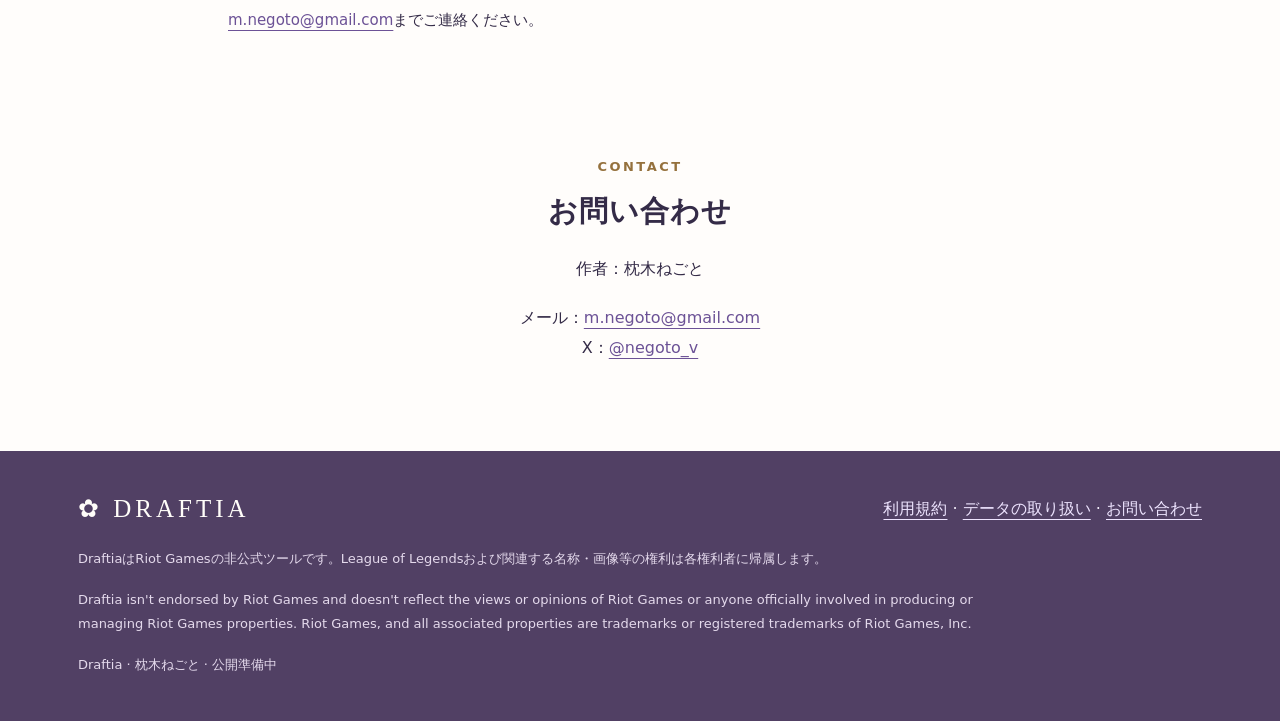
==== commit 35237904: "Add files via upload" ====
--- a/index.html
+++ b/index.html
@@ -50,13 +50,13 @@
 <div class="strip"><div class="wrap"><div><strong>Windows向け</strong><span>64-bit（x64）デスクトップアプリ</span></div><div><strong>PC内に保存</strong><span>チームのメモや設定をローカル管理</span></div><div><strong>全機能無料</strong><span>応援の有無で機能の差はありません</span></div></div></div>
 <section id="features"><div class="wrap"><div class="eyebrow">FEATURES</div><h2>ドラフトの前後に必要なことを。</h2><p class="intro">散らばりがちなチームの情報を整理し、メンバーとの検討や振り返りに活用できます。各画面の画像を選ぶと拡大して確認できます。</p><div class="features">
 <article class="feature feature-row"><div class="feature-copy"><div class="label">CHAMPION</div><h3>チャンピオンプール</h3><p>メンバーごとのチャンピオン候補や習熟度を整理。チームで選択肢を確認できます。</p><p class="shot-note">現在のWindows版の画面</p></div><a class="feature-shot" href="assets/champion-pool.png" target="_blank" rel="noopener" aria-label="チャンピオンプールの画面を拡大"><img src="assets/champion-pool.png" alt="Draftiaのチャンピオンプール画面" loading="lazy"><span>画像を開いて拡大 ↗</span></a></article>
-<article class="feature feature-row"><div class="feature-copy"><div class="label">MATCHUP</div><h3>対面の知見</h3><p>マッチアップ情報やメモを記録。練習で得た知見を次の準備に残せます。</p><p class="shot-note">現在のWindows版の画面</p></div><a class="feature-shot" href="assets/matchup.png" target="_blank" rel="noopener" aria-label="対面の知見の画面を拡大"><img src="assets/matchup.png" alt="Draftiaの対面の知見画面" loading="lazy"><span>画像を開いて拡大 ↗</span></a></article>
+<article class="feature feature-row"><div class="feature-copy"><div class="label">MATCHUP</div><h3>対面の知見</h3><p>チャンピオン同士のシナジー・カウンター情報を登録し、BAN/PICK画面でドラフトを考える際の参考にできます。</p><p class="shot-note">現在のWindows版の画面</p></div><a class="feature-shot" href="assets/matchup.png" target="_blank" rel="noopener" aria-label="対面の知見の画面を拡大"><img src="assets/matchup.png" alt="Draftiaの対面の知見画面" loading="lazy"><span>画像を開いて拡大 ↗</span></a></article>
 <article class="feature feature-row"><div class="feature-copy"><div class="label">BAN / PICK</div><h3>ドラフトの検討</h3><p>BAN/PICK案を検討して保存。チームの方針を話し合う材料として使えます。</p><p class="shot-note">現在のWindows版の画面</p></div><a class="feature-shot" href="assets/ban-pick.png" target="_blank" rel="noopener" aria-label="ドラフトの検討の画面を拡大"><img src="assets/ban-pick.png" alt="Draftiaのドラフトの検討画面" loading="lazy"><span>画像を開いて拡大 ↗</span></a></article>
 <article class="feature feature-row"><div class="feature-copy"><div class="label">SCHEDULE</div><h3>予定の整理</h3><p>スクリムや大会などの予定を整理し、チーム活動の準備に役立てます。</p><p class="shot-note">現在のWindows版の画面</p></div><a class="feature-shot" href="assets/schedule.png" target="_blank" rel="noopener" aria-label="予定の整理の画面を拡大"><img src="assets/schedule.png" alt="Draftiaの予定の整理画面" loading="lazy"><span>画像を開いて拡大 ↗</span></a></article>
 <article class="feature feature-row"><div class="feature-copy"><div class="label">NOTE</div><h3>対戦ノート</h3><p>対戦や大会の情報、気づきを記録。あとから振り返れる形でまとめます。</p><p class="shot-note">現在のWindows版の画面</p></div><a class="feature-shot" href="assets/battle-note.png" target="_blank" rel="noopener" aria-label="対戦ノートの画面を拡大"><img src="assets/battle-note.png" alt="Draftiaの対戦ノート画面" loading="lazy"><span>画像を開いて拡大 ↗</span></a></article>
 <article class="feature feature-row"><div class="feature-copy"><div class="label">WORK</div><h3>次の課題</h3><p>チームのフィードバック、次のタスク、メンバーごとの改善点を整理できます。</p><p class="shot-note">現在のWindows版の画面</p></div><a class="feature-shot" href="assets/work.png" target="_blank" rel="noopener" aria-label="次の課題の画面を拡大"><img src="assets/work.png" alt="Draftiaの次の課題画面" loading="lazy"><span>画像を開いて拡大 ↗</span></a></article></div>
 <div class="notice"><h3>Riot API連携は、公開に向けて準備中です</h3><p>サーバー経由で入力したRiot IDの公式ランク情報とチャンピオンマスタリーを取得する機能は、私的な検証で動作確認済みです。一般向けにはProduction APIの承認と公開用サーバーの整備後に提供する予定です。候補は利用者が確認して取り込みます。</p><p>参考評価はプール整理のための情報であり、公式ランクやMMRの代替ではありません。現在の候補処理はマスタリーを使用し、最近の試合履歴や勝率の分析は行いません。</p></div></div></section>
-<section id="guide"><div class="wrap split"><div><div class="eyebrow">GETTING STARTED</div><h2>チームの情報から、<br>準備を始める。</h2><p class="intro">設定や入力データはPC内に保存されます。Draftia用アカウントのログインやクラウド同期はありません。</p><div class="notice"><strong>定期的なバックアップを。</strong><p>チーム設定からJSONバックアップを書き出せます。更新やPC移行の前に、大切なデータを保存してください。</p></div></div><ol class="steps"><li><strong>Windowsにインストール</strong><p>公開後、公式配布ページからインストーラーを取得します。</p></li><li><strong>チームとメンバーを設定</strong><p>チーム名、メンバー名、ロールカラーなどを設定します。</p></li><li><strong>プールと知見を整理</strong><p>候補チャンピオンや対面メモを登録し、ドラフト案を検討します。</p></li><li><strong>振り返りを次の練習へ</strong><p>ノートや課題を残し、次のスクリムや大会に向けて準備します。</p></li></ol></div></section>
+<section id="guide"><div class="wrap split"><div><div class="eyebrow">GETTING STARTED</div><h2>チームの情報から、<br>準備を始める。</h2><p class="intro">設定や入力データはPC内に保存されます。Draftia用アカウントのログインやクラウド同期はありません。</p><div class="notice"><strong>定期的なバックアップを。</strong><p>チーム設定からJSONバックアップを書き出せます。更新やPC移行の前に、大切なデータを保存してください。</p></div></div><ol class="steps"><li><strong>Windowsにインストール</strong><p>公開後、公式配布ページからインストーラーを取得します。</p></li><li><strong>チームとメンバーを設定</strong><p>チーム名、メンバー名、ロールカラーなどを設定します。</p></li><li><strong>プールと知見を整理</strong><p>候補チャンピオンやマッチアップ情報を登録し、BAN/PICK画面で参考にしながらドラフト案を検討します。</p></li><li><strong>振り返りを次の練習へ</strong><p>ノートや課題を残し、次のスクリムや大会に向けて準備します。</p></li></ol></div></section>
 <section id="support" class="support"><div class="wrap split"><div><div class="eyebrow">FREE & OPTIONAL SUPPORT</div><h2>すべての機能を、無料で。</h2><p>Draftiaはチームの規模や応援の有無にかかわらず、全機能を無料で提供する方針です。メンバーごとの購入も必要ありません。</p><p>開発・サーバー運営を応援したい方に向けて、BOOTHで任意の応援プランを用意する予定です。</p><p class="muted">応援の受付方法は、Riotの製品登録・収益化条件とBOOTHの設定を確認したうえで案内します。</p></div><div class="support-box"><div class="price">無料版 ＝ 応援版</div><p>アプリの内容と利用できる機能は同一です。</p><ul><li>支払いは利用条件ではありません</li><li>API利用枠に支援者向けの優遇はありません</li><li>更新の提供に差はありません</li></ul><span class="status">無料配布・応援プランともに準備中</span></div></div></section>
 <section id="faq"><div class="wrap"><div class="eyebrow">FAQ</div><h2>よくある質問</h2><details><summary>チーム全員が購入する必要はありますか？</summary><p>購入は必要ありません。公開後、各メンバーが公式配布ページから無料で取得できます。</p></details><details><summary>他のPCと自動で同期しますか？</summary><p>自動同期はありません。PC間の移行にはチーム設定のバックアップ・復元を利用してください。</p></details><details><summary>インターネット接続は必要ですか？</summary><p>Riot API連携やチャンピオンデータの取得にはインターネット接続が必要です。チームの入力データはPC内に保存されます。</p></details><details><summary>Riot APIキーを自分で用意しますか？</summary><p>一般公開予定の構成では必要ありません。キーは運営側サーバーで管理し、配布アプリに含めない構成を準備しています。</p></details><details><summary>配信や画面共有で使えますか？</summary><p>利用できます。Riot IDやチーム内の非公開情報が映り込まないようご確認ください。</p></details></div></section>
 <section id="terms"><div class="wrap policy"><div class="eyebrow">TERMS · 公開前の案</div><h2>利用規約</h2><p class="muted">公開準備中の規約案です。配布開始時に施行日を掲載します。</p><ol><li>Draftiaは無料で利用できます。複数の対応PCへのインストール、個人利用、チーム活動、配信、動画、画面共有に利用できます。</li><li>応援は任意です。支払いによって追加機能や優先的なAPI利用権は発生しません。</li><li>アプリの再販売、作者を偽る行為、不正アクセス、過度な自動リクエストを禁止します。本体や改変版の再配布は許可しません。紹介には公式配布ページのリンクをご利用ください。</li><li>入力データはPC内に保存されます。必要に応じてバックアップを作成してください。</li><li>API連携は外部サービスの稼働状況や制限に影響されます。保守や仕様変更で一時停止・変更・終了する場合があり、継続提供や特定の結果を保証するものではありません。</li><li>アプリと関連素材の権利は作者または正当な権利者に帰属します。</li><li>本規約は法令上認められる範囲で適用し、変更は公式サイトで告知します。</li></ol></div></section>
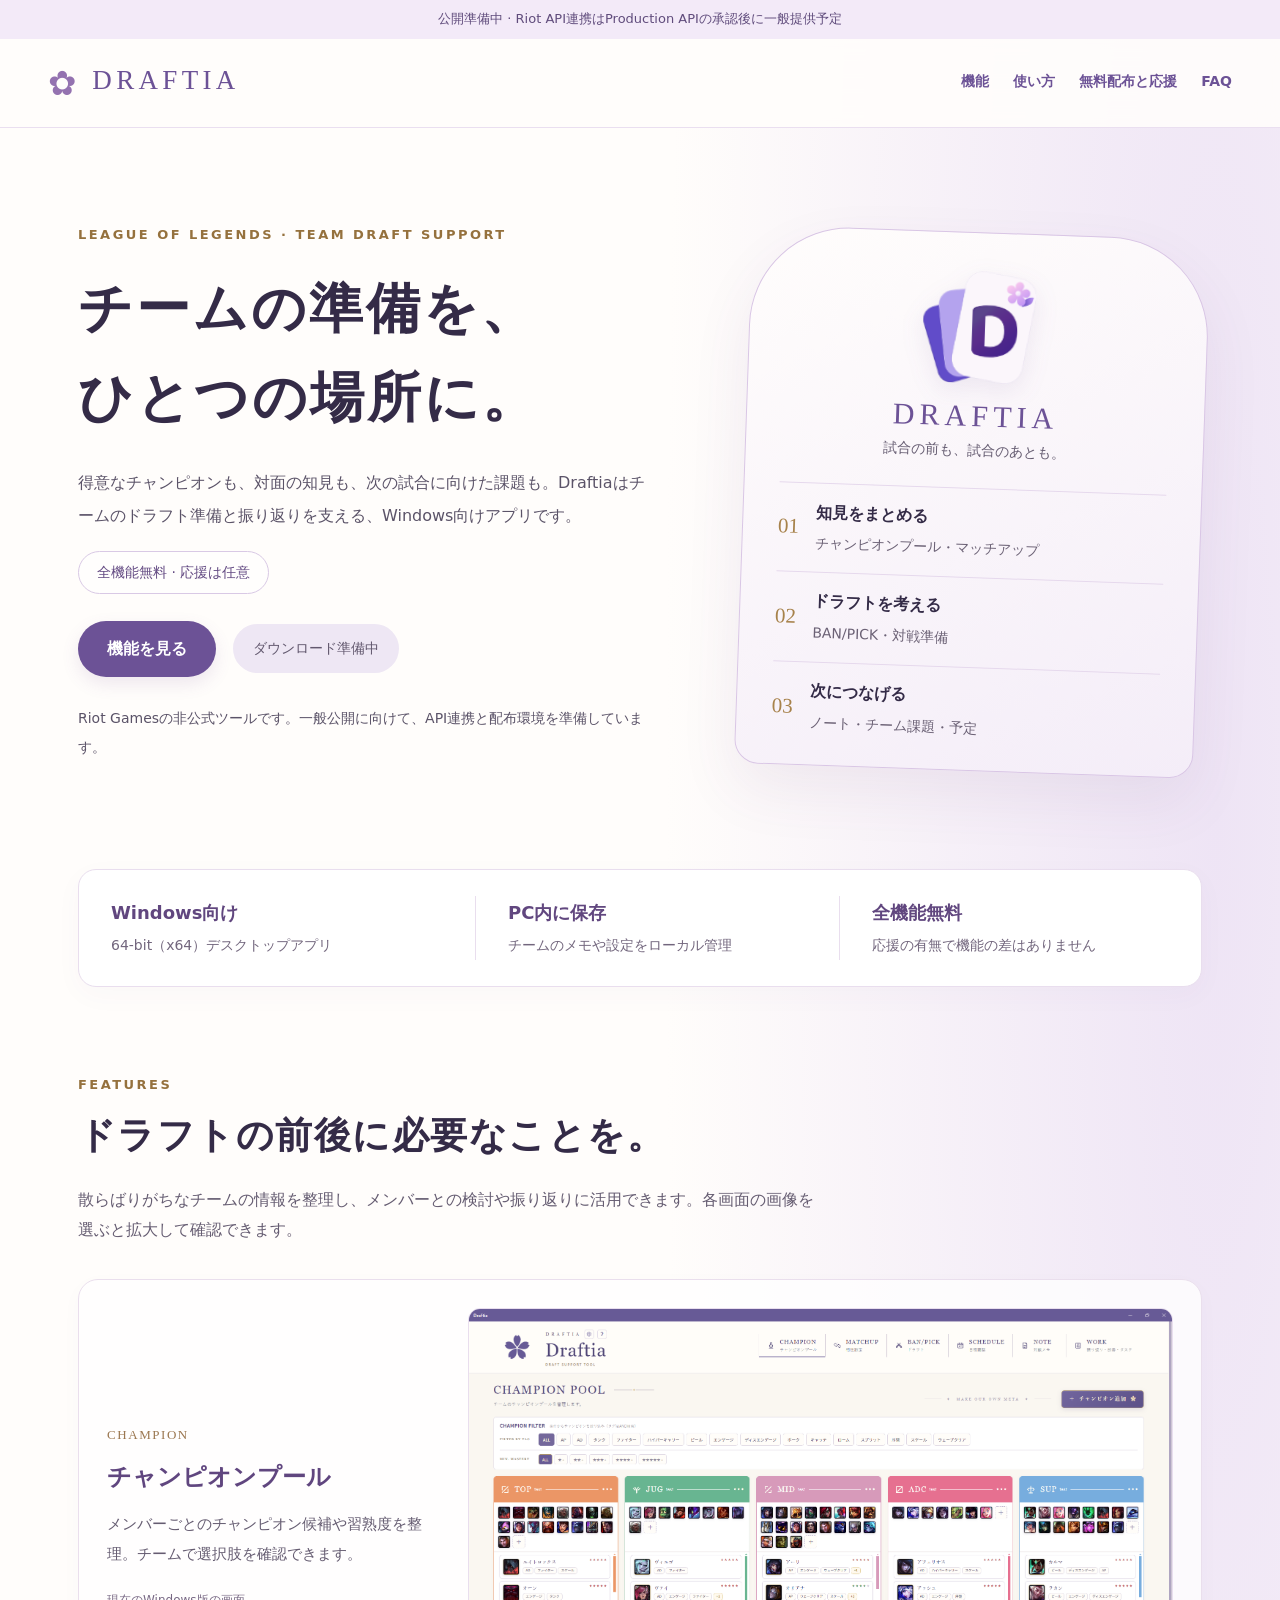
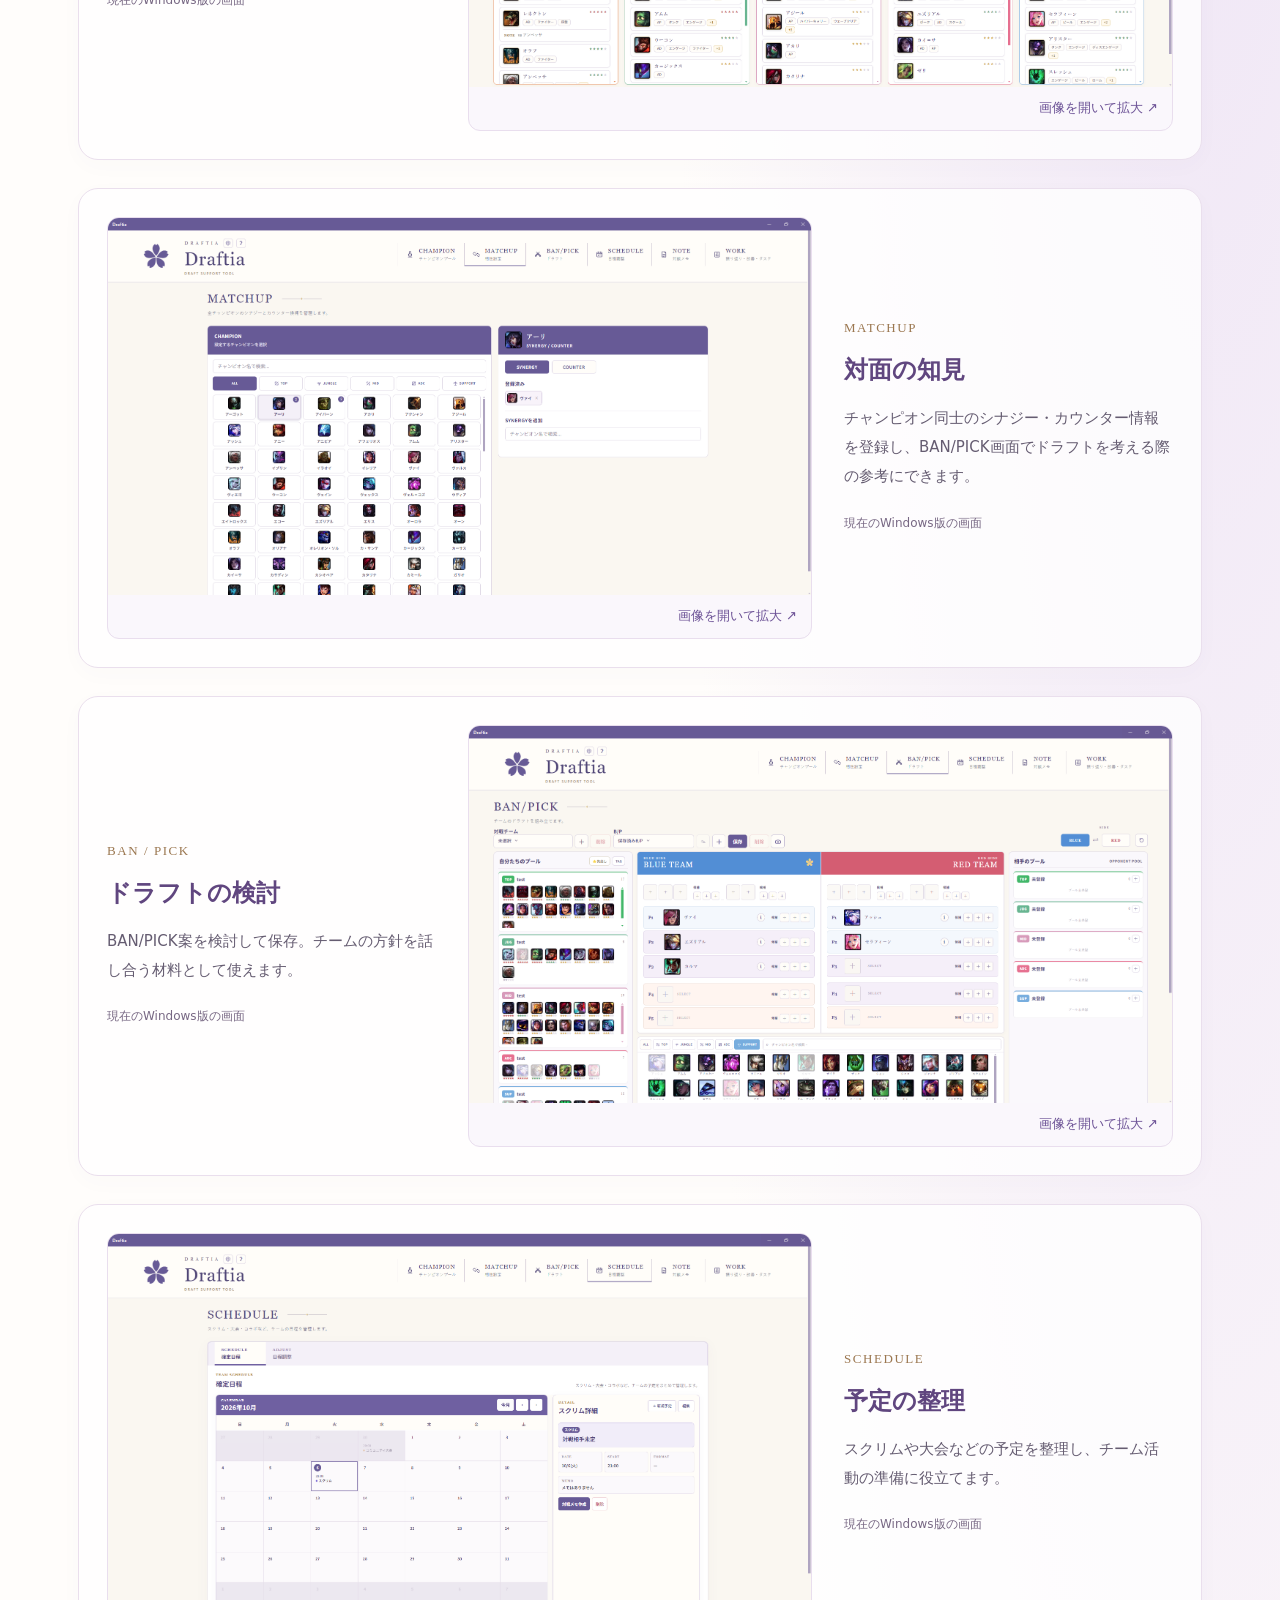
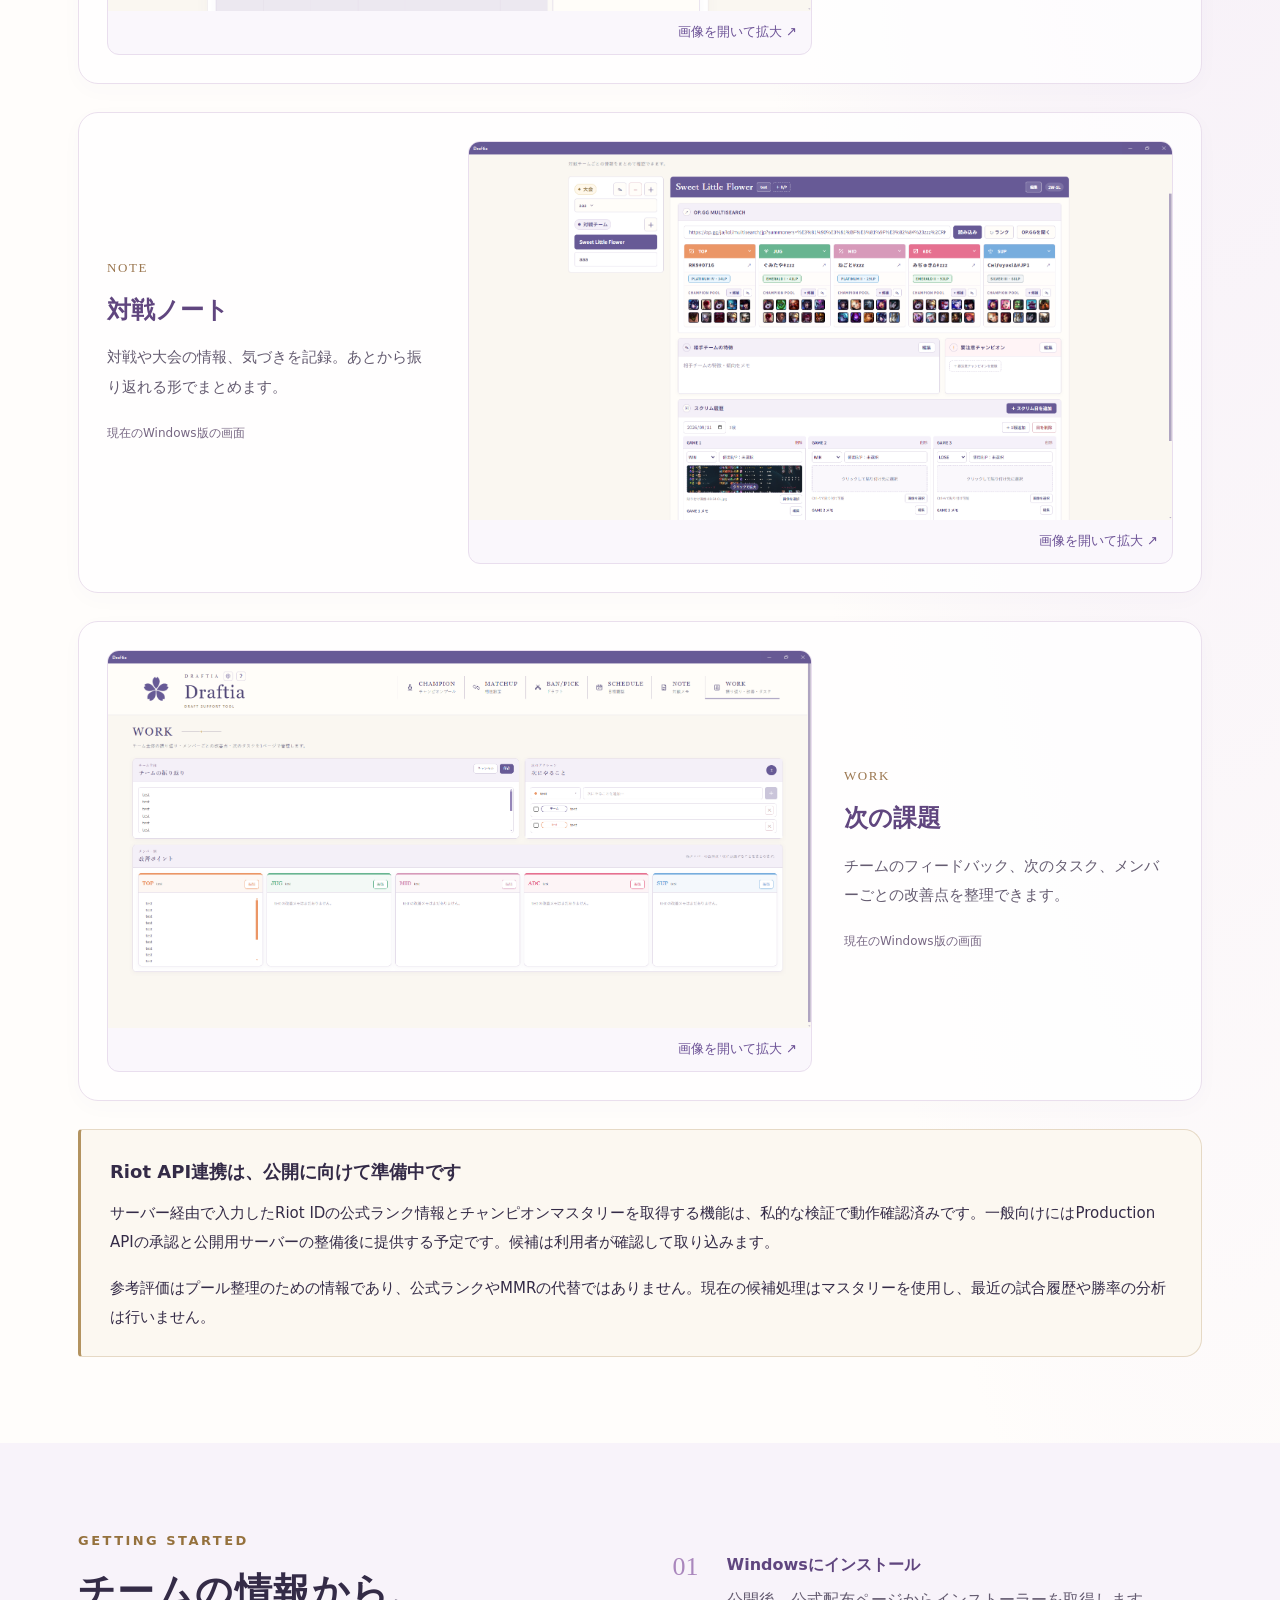
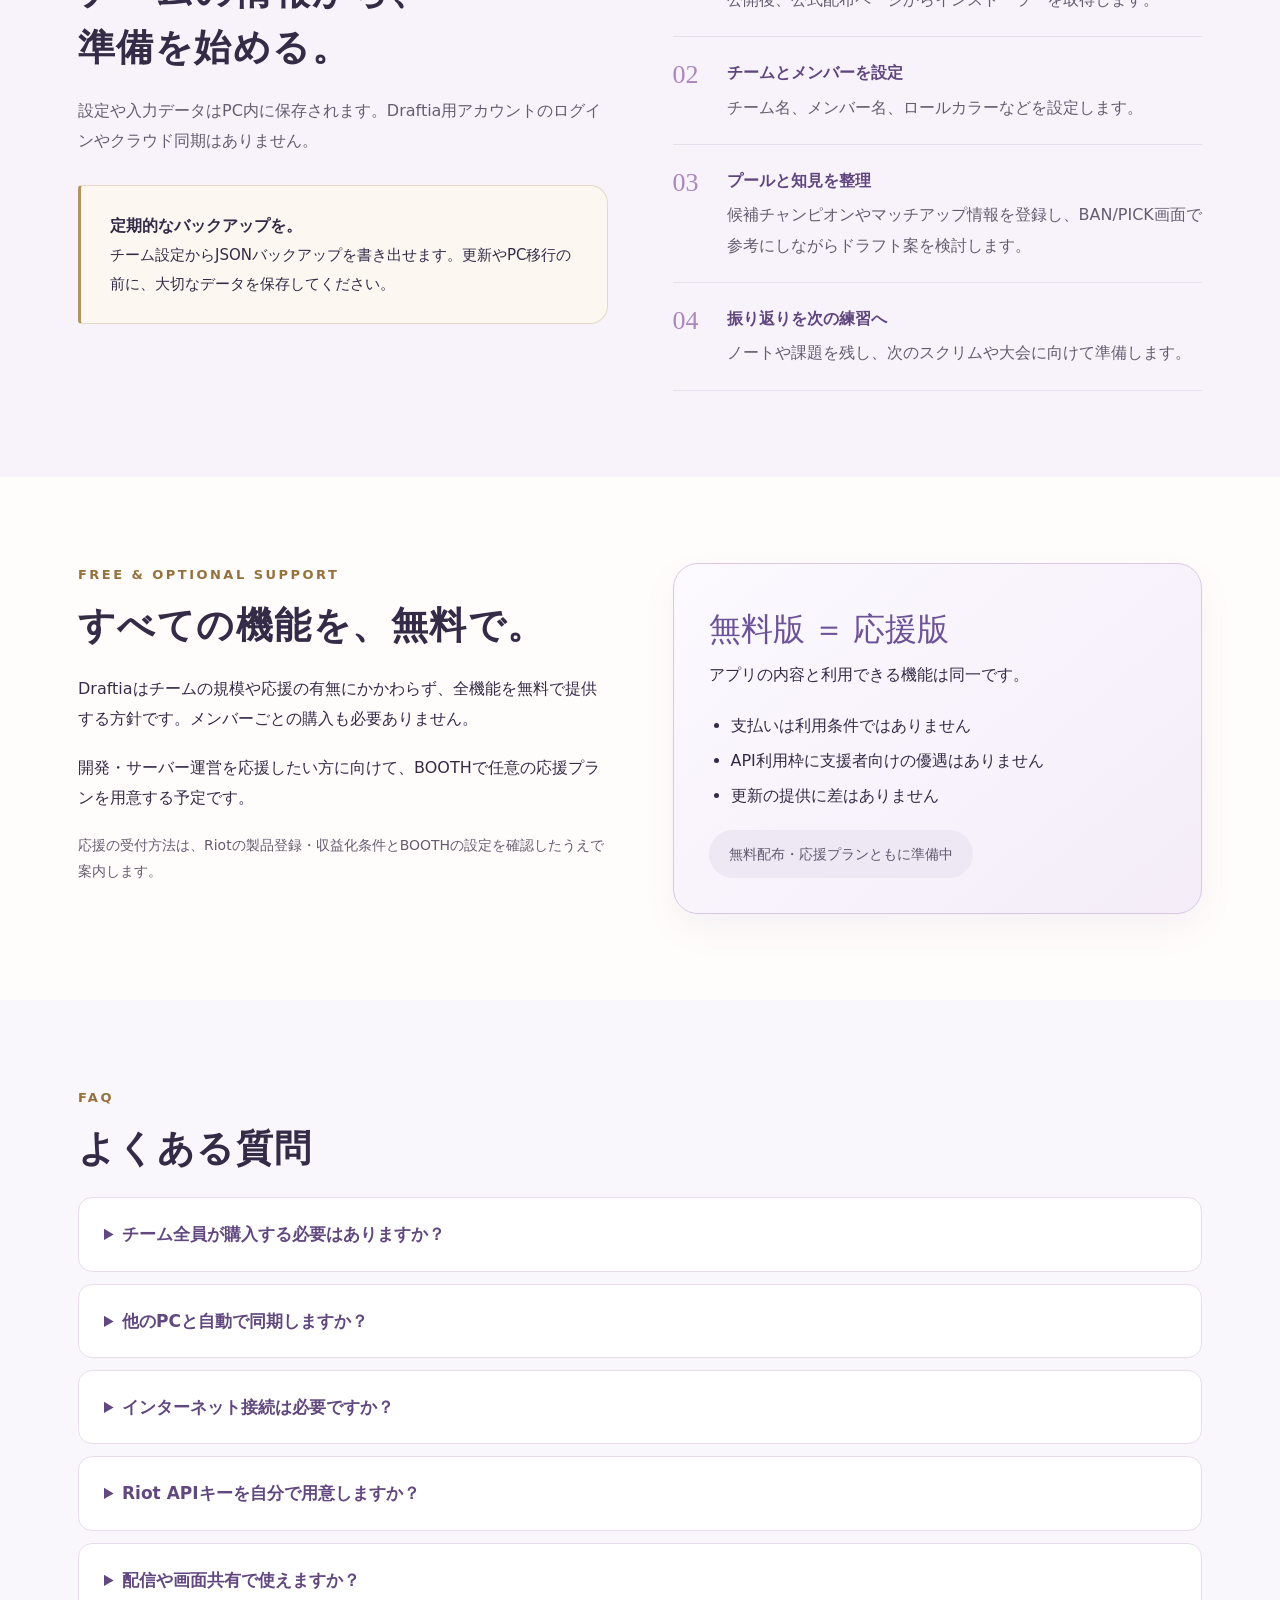
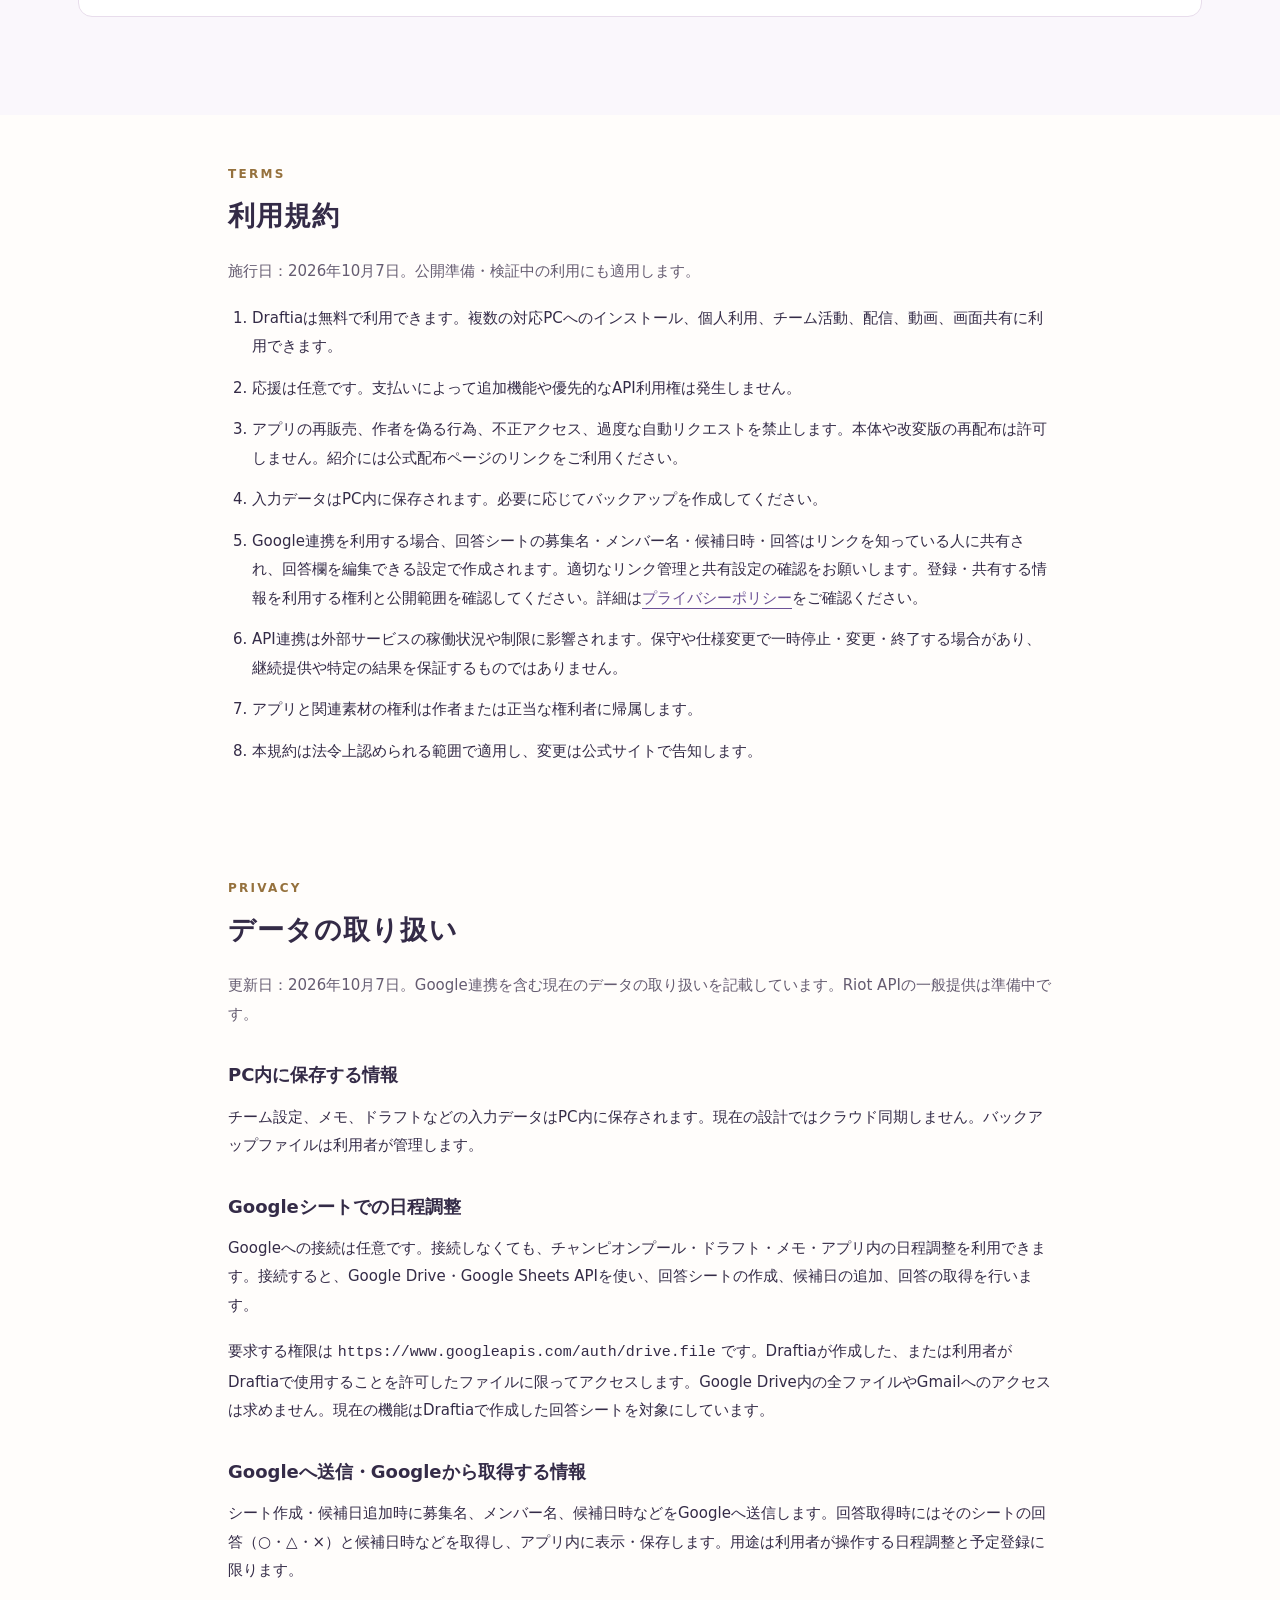
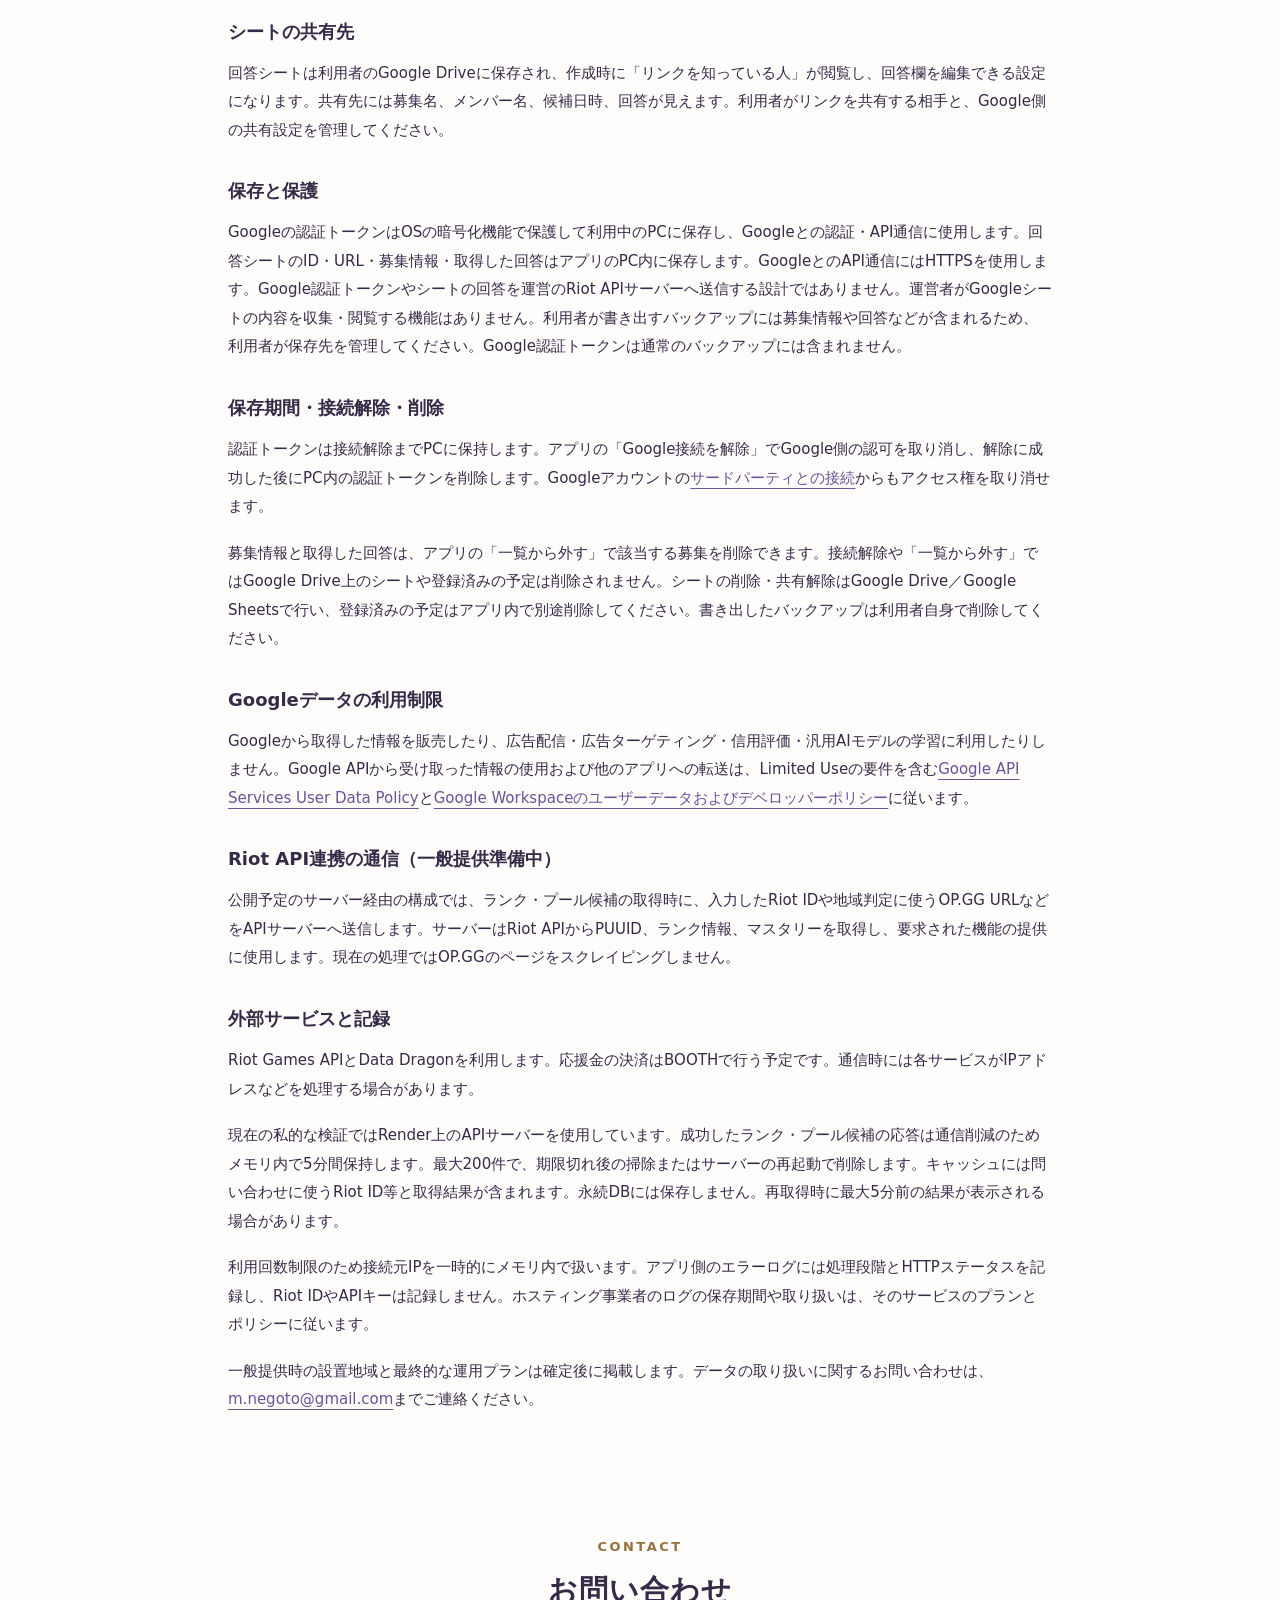
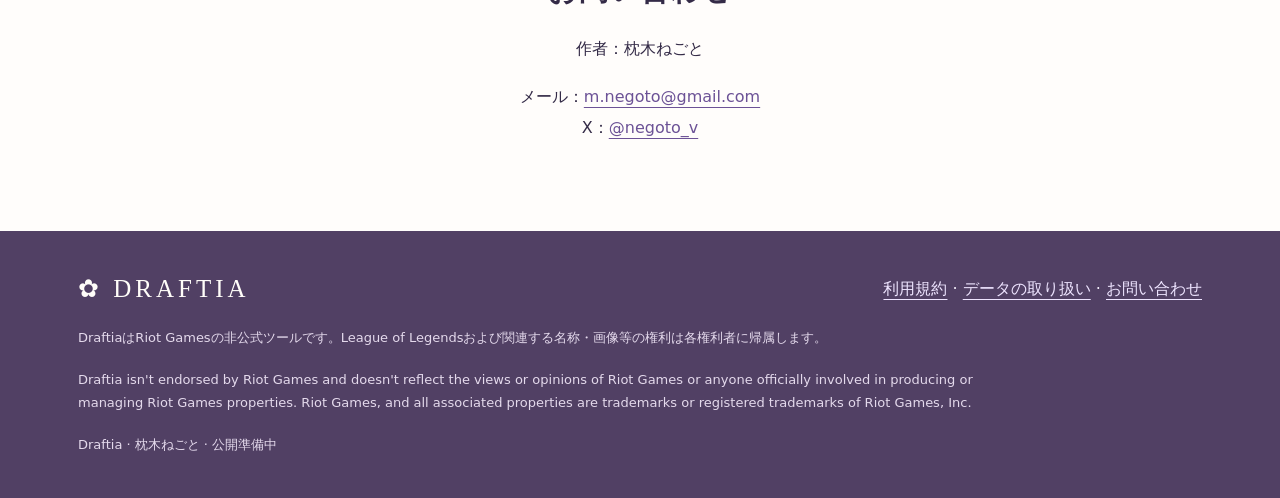
==== commit 0a536b6b: "Publish Google Sheets privacy disclosures and usage terms" ====
--- a/index.html
+++ b/index.html
@@ -59,8 +59,8 @@
 <section id="guide"><div class="wrap split"><div><div class="eyebrow">GETTING STARTED</div><h2>チームの情報から、<br>準備を始める。</h2><p class="intro">設定や入力データはPC内に保存されます。Draftia用アカウントのログインやクラウド同期はありません。</p><div class="notice"><strong>定期的なバックアップを。</strong><p>チーム設定からJSONバックアップを書き出せます。更新やPC移行の前に、大切なデータを保存してください。</p></div></div><ol class="steps"><li><strong>Windowsにインストール</strong><p>公開後、公式配布ページからインストーラーを取得します。</p></li><li><strong>チームとメンバーを設定</strong><p>チーム名、メンバー名、ロールカラーなどを設定します。</p></li><li><strong>プールと知見を整理</strong><p>候補チャンピオンやマッチアップ情報を登録し、BAN/PICK画面で参考にしながらドラフト案を検討します。</p></li><li><strong>振り返りを次の練習へ</strong><p>ノートや課題を残し、次のスクリムや大会に向けて準備します。</p></li></ol></div></section>
 <section id="support" class="support"><div class="wrap split"><div><div class="eyebrow">FREE & OPTIONAL SUPPORT</div><h2>すべての機能を、無料で。</h2><p>Draftiaはチームの規模や応援の有無にかかわらず、全機能を無料で提供する方針です。メンバーごとの購入も必要ありません。</p><p>開発・サーバー運営を応援したい方に向けて、BOOTHで任意の応援プランを用意する予定です。</p><p class="muted">応援の受付方法は、Riotの製品登録・収益化条件とBOOTHの設定を確認したうえで案内します。</p></div><div class="support-box"><div class="price">無料版 ＝ 応援版</div><p>アプリの内容と利用できる機能は同一です。</p><ul><li>支払いは利用条件ではありません</li><li>API利用枠に支援者向けの優遇はありません</li><li>更新の提供に差はありません</li></ul><span class="status">無料配布・応援プランともに準備中</span></div></div></section>
 <section id="faq"><div class="wrap"><div class="eyebrow">FAQ</div><h2>よくある質問</h2><details><summary>チーム全員が購入する必要はありますか？</summary><p>購入は必要ありません。公開後、各メンバーが公式配布ページから無料で取得できます。</p></details><details><summary>他のPCと自動で同期しますか？</summary><p>自動同期はありません。PC間の移行にはチーム設定のバックアップ・復元を利用してください。</p></details><details><summary>インターネット接続は必要ですか？</summary><p>Riot API連携やチャンピオンデータの取得にはインターネット接続が必要です。チームの入力データはPC内に保存されます。</p></details><details><summary>Riot APIキーを自分で用意しますか？</summary><p>一般公開予定の構成では必要ありません。キーは運営側サーバーで管理し、配布アプリに含めない構成を準備しています。</p></details><details><summary>配信や画面共有で使えますか？</summary><p>利用できます。Riot IDやチーム内の非公開情報が映り込まないようご確認ください。</p></details></div></section>
-<section id="terms"><div class="wrap policy"><div class="eyebrow">TERMS · 公開前の案</div><h2>利用規約</h2><p class="muted">公開準備中の規約案です。配布開始時に施行日を掲載します。</p><ol><li>Draftiaは無料で利用できます。複数の対応PCへのインストール、個人利用、チーム活動、配信、動画、画面共有に利用できます。</li><li>応援は任意です。支払いによって追加機能や優先的なAPI利用権は発生しません。</li><li>アプリの再販売、作者を偽る行為、不正アクセス、過度な自動リクエストを禁止します。本体や改変版の再配布は許可しません。紹介には公式配布ページのリンクをご利用ください。</li><li>入力データはPC内に保存されます。必要に応じてバックアップを作成してください。</li><li>API連携は外部サービスの稼働状況や制限に影響されます。保守や仕様変更で一時停止・変更・終了する場合があり、継続提供や特定の結果を保証するものではありません。</li><li>アプリと関連素材の権利は作者または正当な権利者に帰属します。</li><li>本規約は法令上認められる範囲で適用し、変更は公式サイトで告知します。</li></ol></div></section>
-<section id="privacy"><div class="wrap policy"><div class="eyebrow">PRIVACY · 公開前の案</div><h2>データの取り扱い</h2><p class="muted">本番サーバーの運用内容を確定後、正式なプライバシーポリシーとして更新します。</p><h3>PC内に保存する情報</h3><p>チーム設定、メモ、ドラフトなどの入力データはPC内に保存されます。現在の設計ではクラウド同期しません。バックアップファイルは利用者が管理します。</p><h3>API連携の通信</h3><p>公開予定のサーバー経由の構成では、ランク・プール候補の取得時に、入力したRiot IDや地域判定に使うOP.GG URLなどをAPIサーバーへ送信します。サーバーはRiot APIからPUUID、ランク情報、マスタリーを取得し、要求された機能の提供に使用します。現在の処理ではOP.GGのページをスクレイピングしません。</p><h3>外部サービスと記録</h3><p>Riot Games APIとData Dragonを利用します。応援金の決済はBOOTHで行う予定です。通信時には各サービスがIPアドレスなどを処理する場合があります。</p><p>現在の私的な検証ではRender上のAPIサーバーを使用しています。成功したランク・プール候補の応答は通信削減のためメモリ内で5分間保持します。最大200件で、期限切れ後の掃除またはサーバーの再起動で削除します。キャッシュには問い合わせに使うRiot ID等と取得結果が含まれます。永続DBには保存しません。再取得時に最大5分前の結果が表示される場合があります。</p><p>利用回数制限のため接続元IPを一時的にメモリ内で扱います。アプリ側のエラーログには処理段階とHTTPステータスを記録し、Riot IDやAPIキーは記録しません。ホスティング事業者のログの保存期間や取り扱いは、そのサービスのプランとポリシーに従います。</p><p>一般提供時の設置地域と最終的な運用プランは確定後に掲載します。データの取り扱いに関するお問い合わせは、<a href="mailto:m.negoto@gmail.com">m.negoto@gmail.com</a>までご連絡ください。</p></div></section>
+<section id="terms"><div class="wrap policy"><div class="eyebrow">TERMS</div><h2>利用規約</h2><p class="muted">施行日：2026年10月7日。公開準備・検証中の利用にも適用します。</p><ol><li>Draftiaは無料で利用できます。複数の対応PCへのインストール、個人利用、チーム活動、配信、動画、画面共有に利用できます。</li><li>応援は任意です。支払いによって追加機能や優先的なAPI利用権は発生しません。</li><li>アプリの再販売、作者を偽る行為、不正アクセス、過度な自動リクエストを禁止します。本体や改変版の再配布は許可しません。紹介には公式配布ページのリンクをご利用ください。</li><li>入力データはPC内に保存されます。必要に応じてバックアップを作成してください。</li><li>Google連携を利用する場合、回答シートの募集名・メンバー名・候補日時・回答はリンクを知っている人に共有され、回答欄を編集できる設定で作成されます。適切なリンク管理と共有設定の確認をお願いします。登録・共有する情報を利用する権利と公開範囲を確認してください。詳細は<a href="privacy.html">プライバシーポリシー</a>をご確認ください。</li><li>API連携は外部サービスの稼働状況や制限に影響されます。保守や仕様変更で一時停止・変更・終了する場合があり、継続提供や特定の結果を保証するものではありません。</li><li>アプリと関連素材の権利は作者または正当な権利者に帰属します。</li><li>本規約は法令上認められる範囲で適用し、変更は公式サイトで告知します。</li></ol></div></section>
+<section id="privacy"><div class="wrap policy"><div class="eyebrow">PRIVACY</div><h2>データの取り扱い</h2><p class="muted">更新日：2026年10月7日。Google連携を含む現在のデータの取り扱いを記載しています。Riot APIの一般提供は準備中です。</p><h3>PC内に保存する情報</h3><p>チーム設定、メモ、ドラフトなどの入力データはPC内に保存されます。現在の設計ではクラウド同期しません。バックアップファイルは利用者が管理します。</p><h3>Googleシートでの日程調整</h3><p>Googleへの接続は任意です。接続しなくても、チャンピオンプール・ドラフト・メモ・アプリ内の日程調整を利用できます。接続すると、Google Drive・Google Sheets APIを使い、回答シートの作成、候補日の追加、回答の取得を行います。</p><p>要求する権限は <code>https://www.googleapis.com/auth/drive.file</code> です。Draftiaが作成した、または利用者がDraftiaで使用することを許可したファイルに限ってアクセスします。Google Drive内の全ファイルやGmailへのアクセスは求めません。現在の機能はDraftiaで作成した回答シートを対象にしています。</p><h3>Googleへ送信・Googleから取得する情報</h3><p>シート作成・候補日追加時に募集名、メンバー名、候補日時などをGoogleへ送信します。回答取得時にはそのシートの回答（○・△・×）と候補日時などを取得し、アプリ内に表示・保存します。用途は利用者が操作する日程調整と予定登録に限ります。</p><h3>シートの共有先</h3><p>回答シートは利用者のGoogle Driveに保存され、作成時に「リンクを知っている人」が閲覧し、回答欄を編集できる設定になります。共有先には募集名、メンバー名、候補日時、回答が見えます。利用者がリンクを共有する相手と、Google側の共有設定を管理してください。</p><h3>保存と保護</h3><p>Googleの認証トークンはOSの暗号化機能で保護して利用中のPCに保存し、Googleとの認証・API通信に使用します。回答シートのID・URL・募集情報・取得した回答はアプリのPC内に保存します。GoogleとのAPI通信にはHTTPSを使用します。Google認証トークンやシートの回答を運営のRiot APIサーバーへ送信する設計ではありません。運営者がGoogleシートの内容を収集・閲覧する機能はありません。利用者が書き出すバックアップには募集情報や回答などが含まれるため、利用者が保存先を管理してください。Google認証トークンは通常のバックアップには含まれません。</p><h3>保存期間・接続解除・削除</h3><p>認証トークンは接続解除までPCに保持します。アプリの「Google接続を解除」でGoogle側の認可を取り消し、解除に成功した後にPC内の認証トークンを削除します。Googleアカウントの<a href="https://myaccount.google.com/connections">サードパーティとの接続</a>からもアクセス権を取り消せます。</p><p>募集情報と取得した回答は、アプリの「一覧から外す」で該当する募集を削除できます。接続解除や「一覧から外す」ではGoogle Drive上のシートや登録済みの予定は削除されません。シートの削除・共有解除はGoogle Drive／Google Sheetsで行い、登録済みの予定はアプリ内で別途削除してください。書き出したバックアップは利用者自身で削除してください。</p><h3>Googleデータの利用制限</h3><p>Googleから取得した情報を販売したり、広告配信・広告ターゲティング・信用評価・汎用AIモデルの学習に利用したりしません。Google APIから受け取った情報の使用および他のアプリへの転送は、Limited Useの要件を含む<a href="https://developers.google.com/terms/api-services-user-data-policy">Google API Services User Data Policy</a>と<a href="https://developers.google.com/workspace/workspace-api-user-data-developer-policy">Google Workspaceのユーザーデータおよびデベロッパーポリシー</a>に従います。</p><h3>Riot API連携の通信（一般提供準備中）</h3><p>公開予定のサーバー経由の構成では、ランク・プール候補の取得時に、入力したRiot IDや地域判定に使うOP.GG URLなどをAPIサーバーへ送信します。サーバーはRiot APIからPUUID、ランク情報、マスタリーを取得し、要求された機能の提供に使用します。現在の処理ではOP.GGのページをスクレイピングしません。</p><h3>外部サービスと記録</h3><p>Riot Games APIとData Dragonを利用します。応援金の決済はBOOTHで行う予定です。通信時には各サービスがIPアドレスなどを処理する場合があります。</p><p>現在の私的な検証ではRender上のAPIサーバーを使用しています。成功したランク・プール候補の応答は通信削減のためメモリ内で5分間保持します。最大200件で、期限切れ後の掃除またはサーバーの再起動で削除します。キャッシュには問い合わせに使うRiot ID等と取得結果が含まれます。永続DBには保存しません。再取得時に最大5分前の結果が表示される場合があります。</p><p>利用回数制限のため接続元IPを一時的にメモリ内で扱います。アプリ側のエラーログには処理段階とHTTPステータスを記録し、Riot IDやAPIキーは記録しません。ホスティング事業者のログの保存期間や取り扱いは、そのサービスのプランとポリシーに従います。</p><p>一般提供時の設置地域と最終的な運用プランは確定後に掲載します。データの取り扱いに関するお問い合わせは、<a href="mailto:m.negoto@gmail.com">m.negoto@gmail.com</a>までご連絡ください。</p></div></section>
 <section id="contact"><div class="wrap"><div class="eyebrow">CONTACT</div><h2>お問い合わせ</h2><p>作者：枕木ねごと</p><p>メール：<a href="mailto:m.negoto@gmail.com">m.negoto@gmail.com</a><br>X：<a href="https://x.com/negoto_v" target="_blank" rel="noopener">@negoto_v</a></p></div></section>
 </main><footer><div class="wrap"><div class="foot-top"><span class="brand" style="color:#fffdf9">✿ DRAFTIA</span><div><a href="#terms">利用規約</a> · <a href="#privacy">データの取り扱い</a> · <a href="#contact">お問い合わせ</a></div></div><p class="legal">DraftiaはRiot Gamesの非公式ツールです。League of Legendsおよび関連する名称・画像等の権利は各権利者に帰属します。</p><p class="legal">Draftia isn't endorsed by Riot Games and doesn't reflect the views or opinions of Riot Games or anyone officially involved in producing or managing Riot Games properties. Riot Games, and all associated properties are trademarks or registered trademarks of Riot Games, Inc.</p><div class="bottom">Draftia · 枕木ねごと · 公開準備中</div></div></footer>
 </body></html>
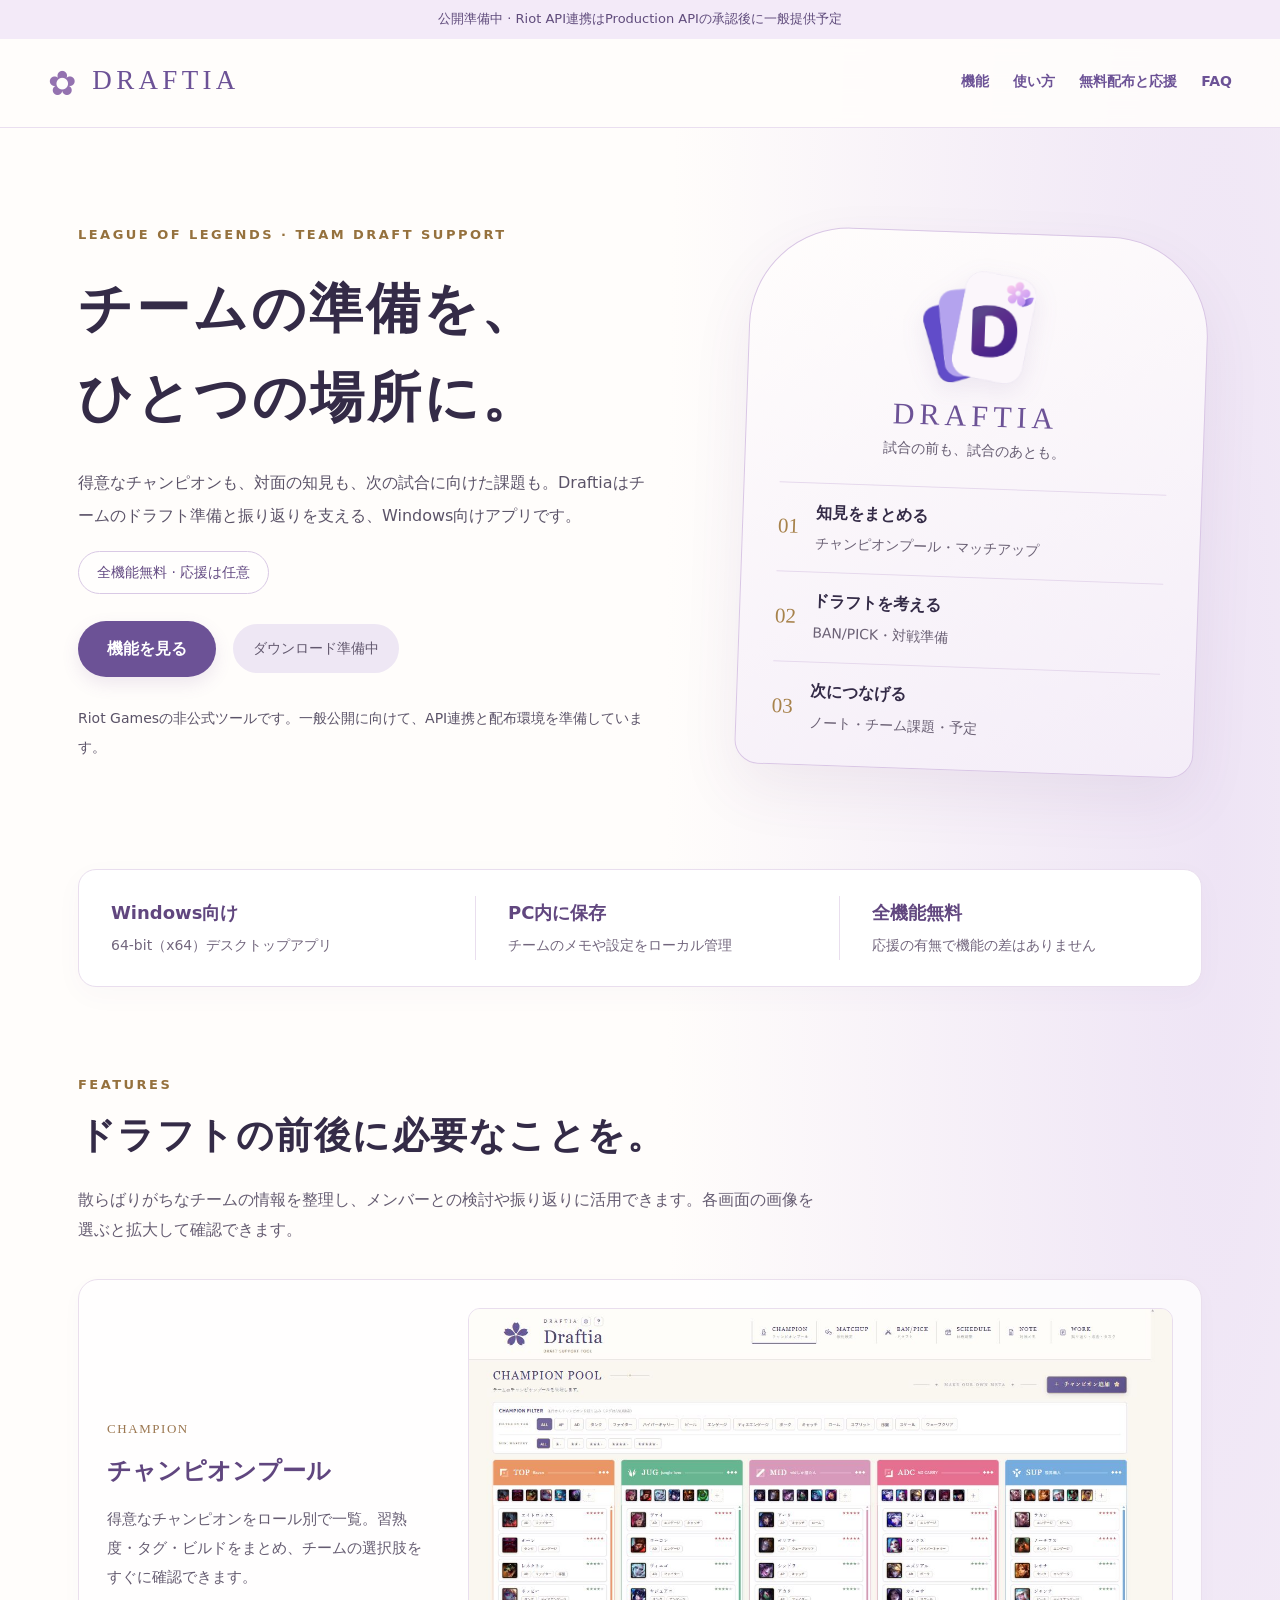
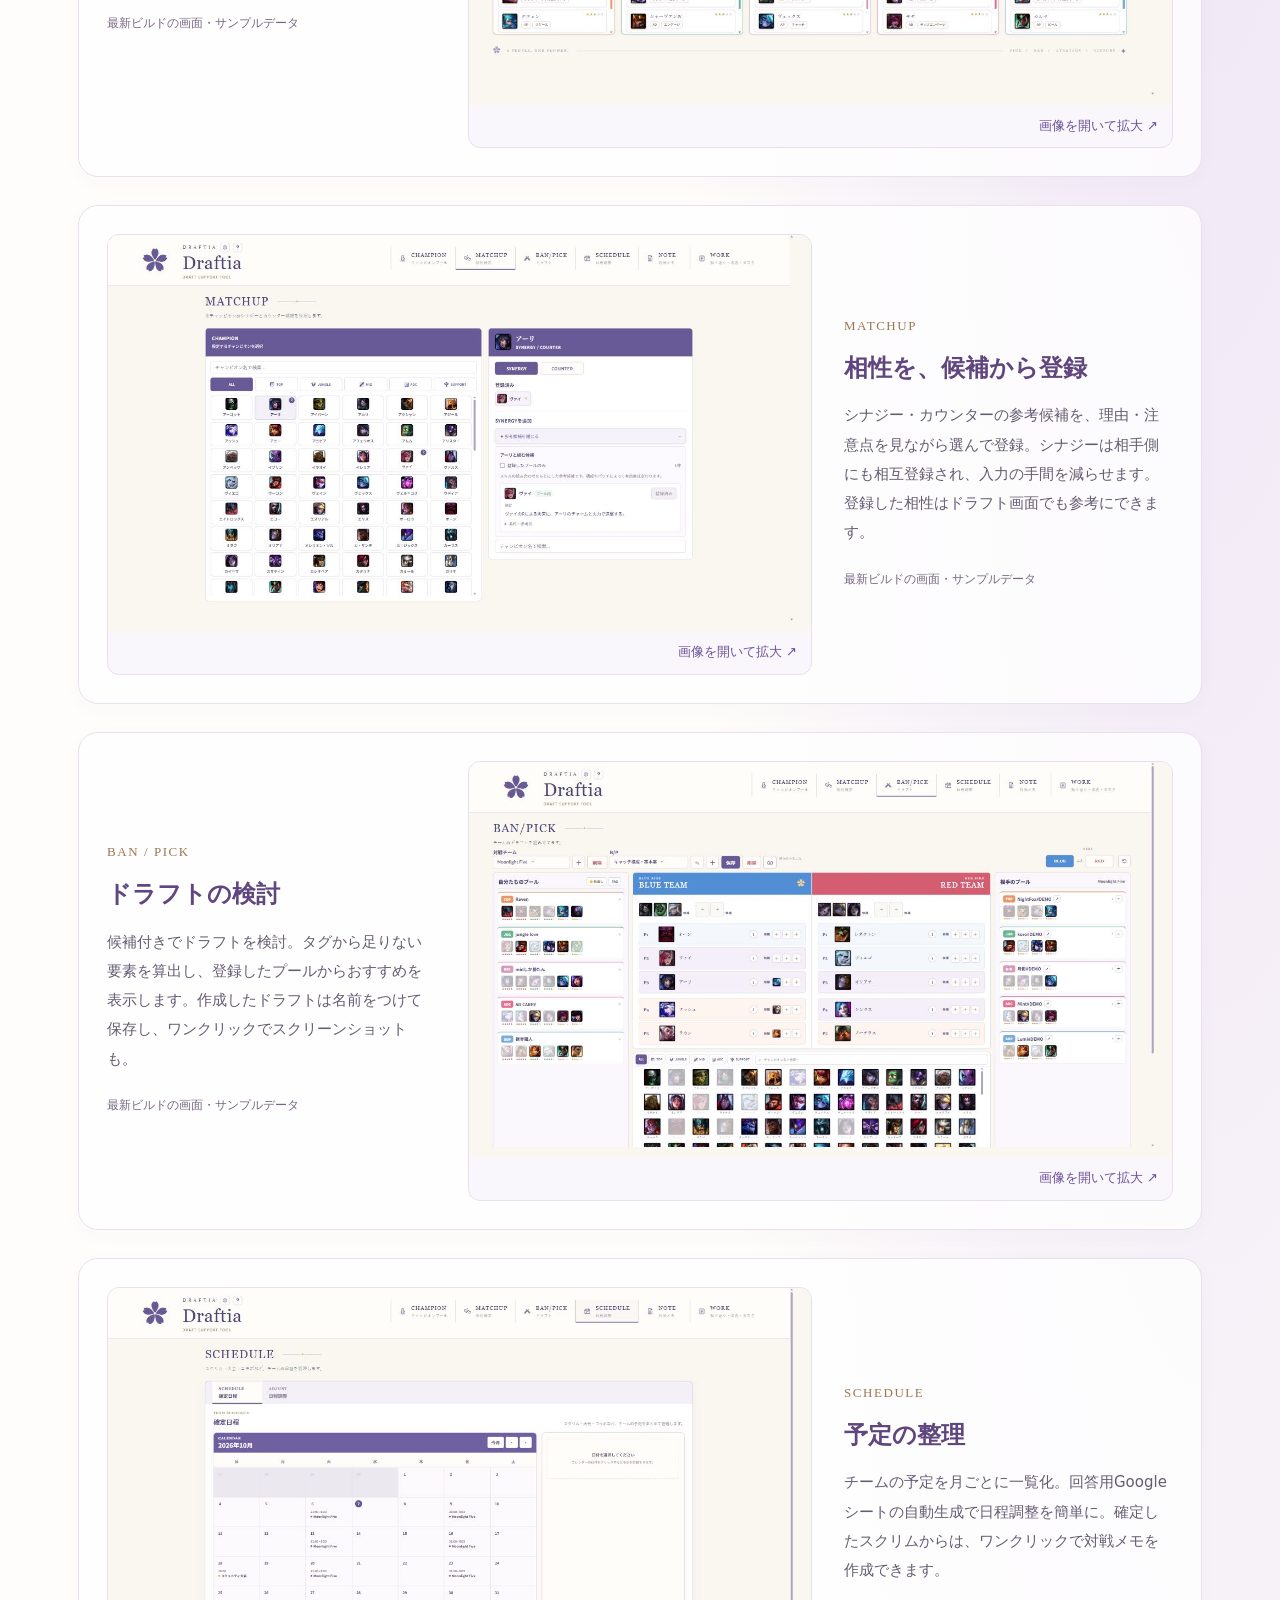
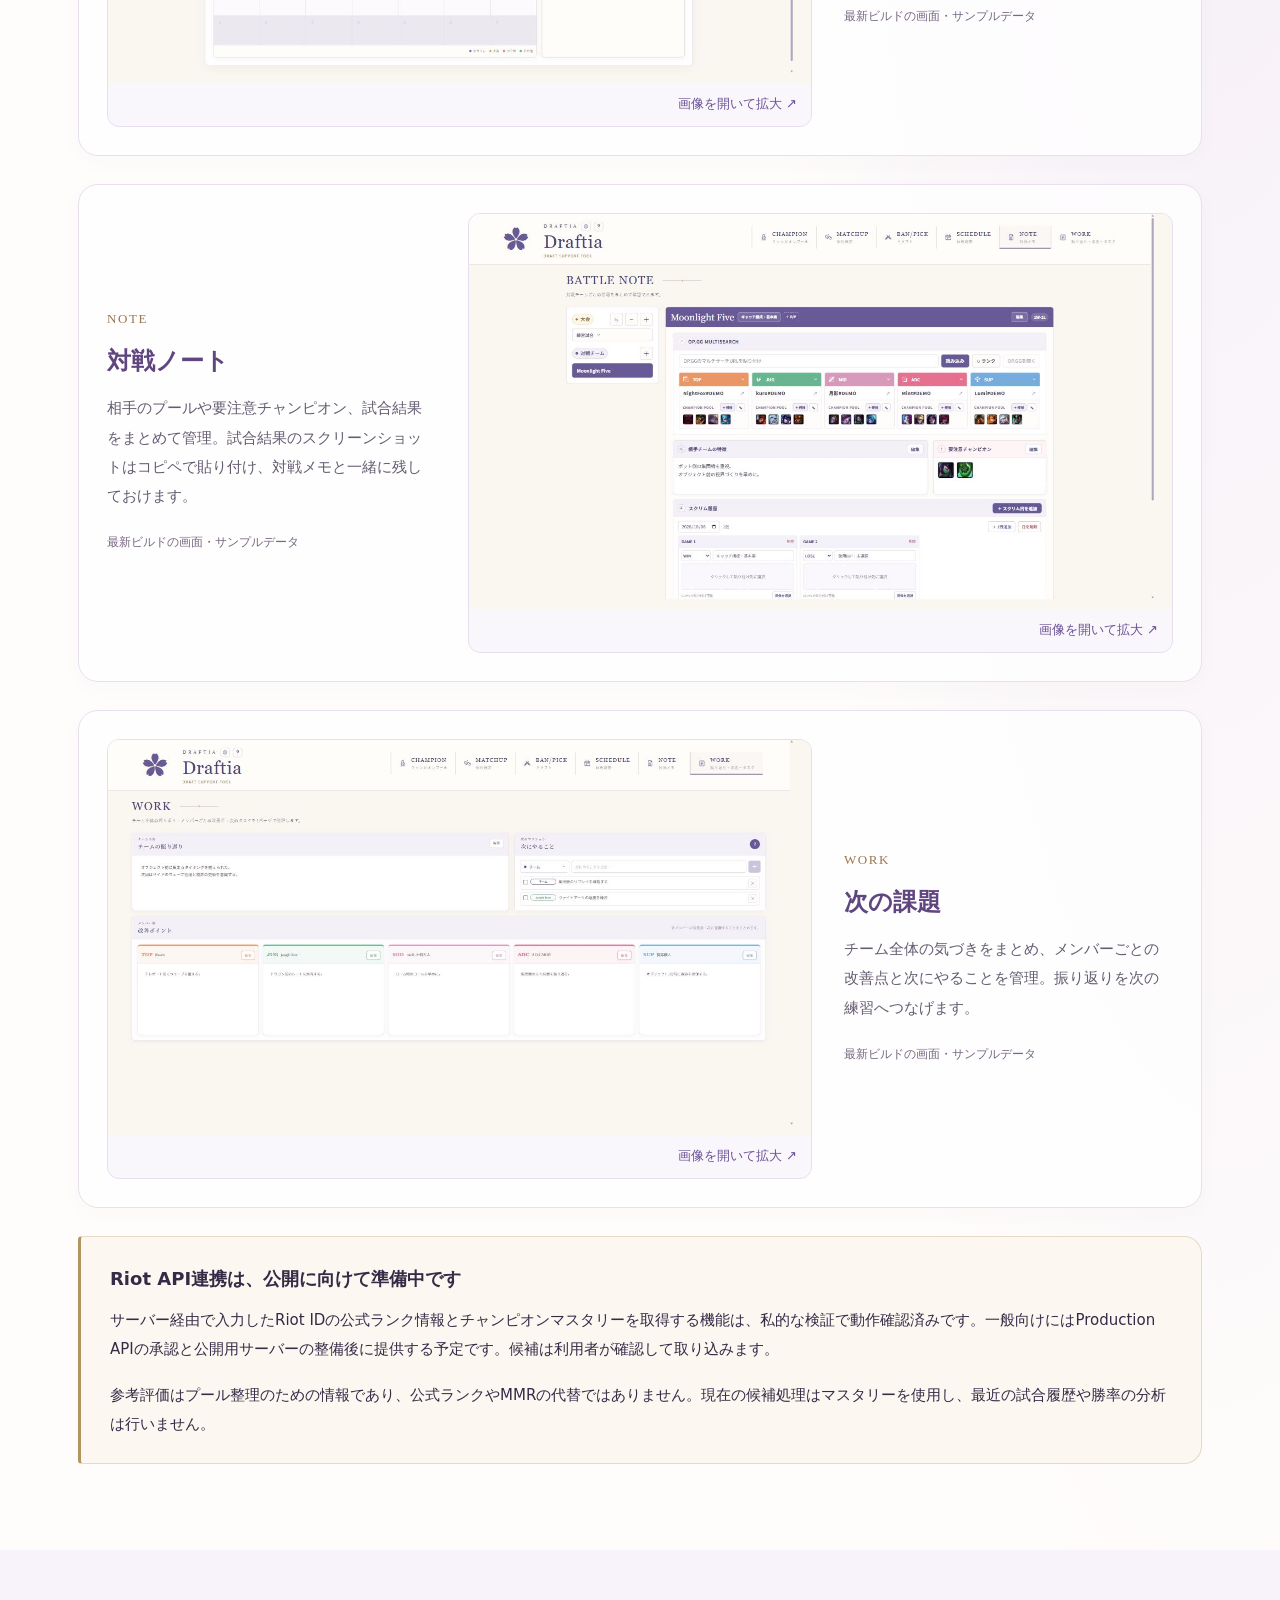
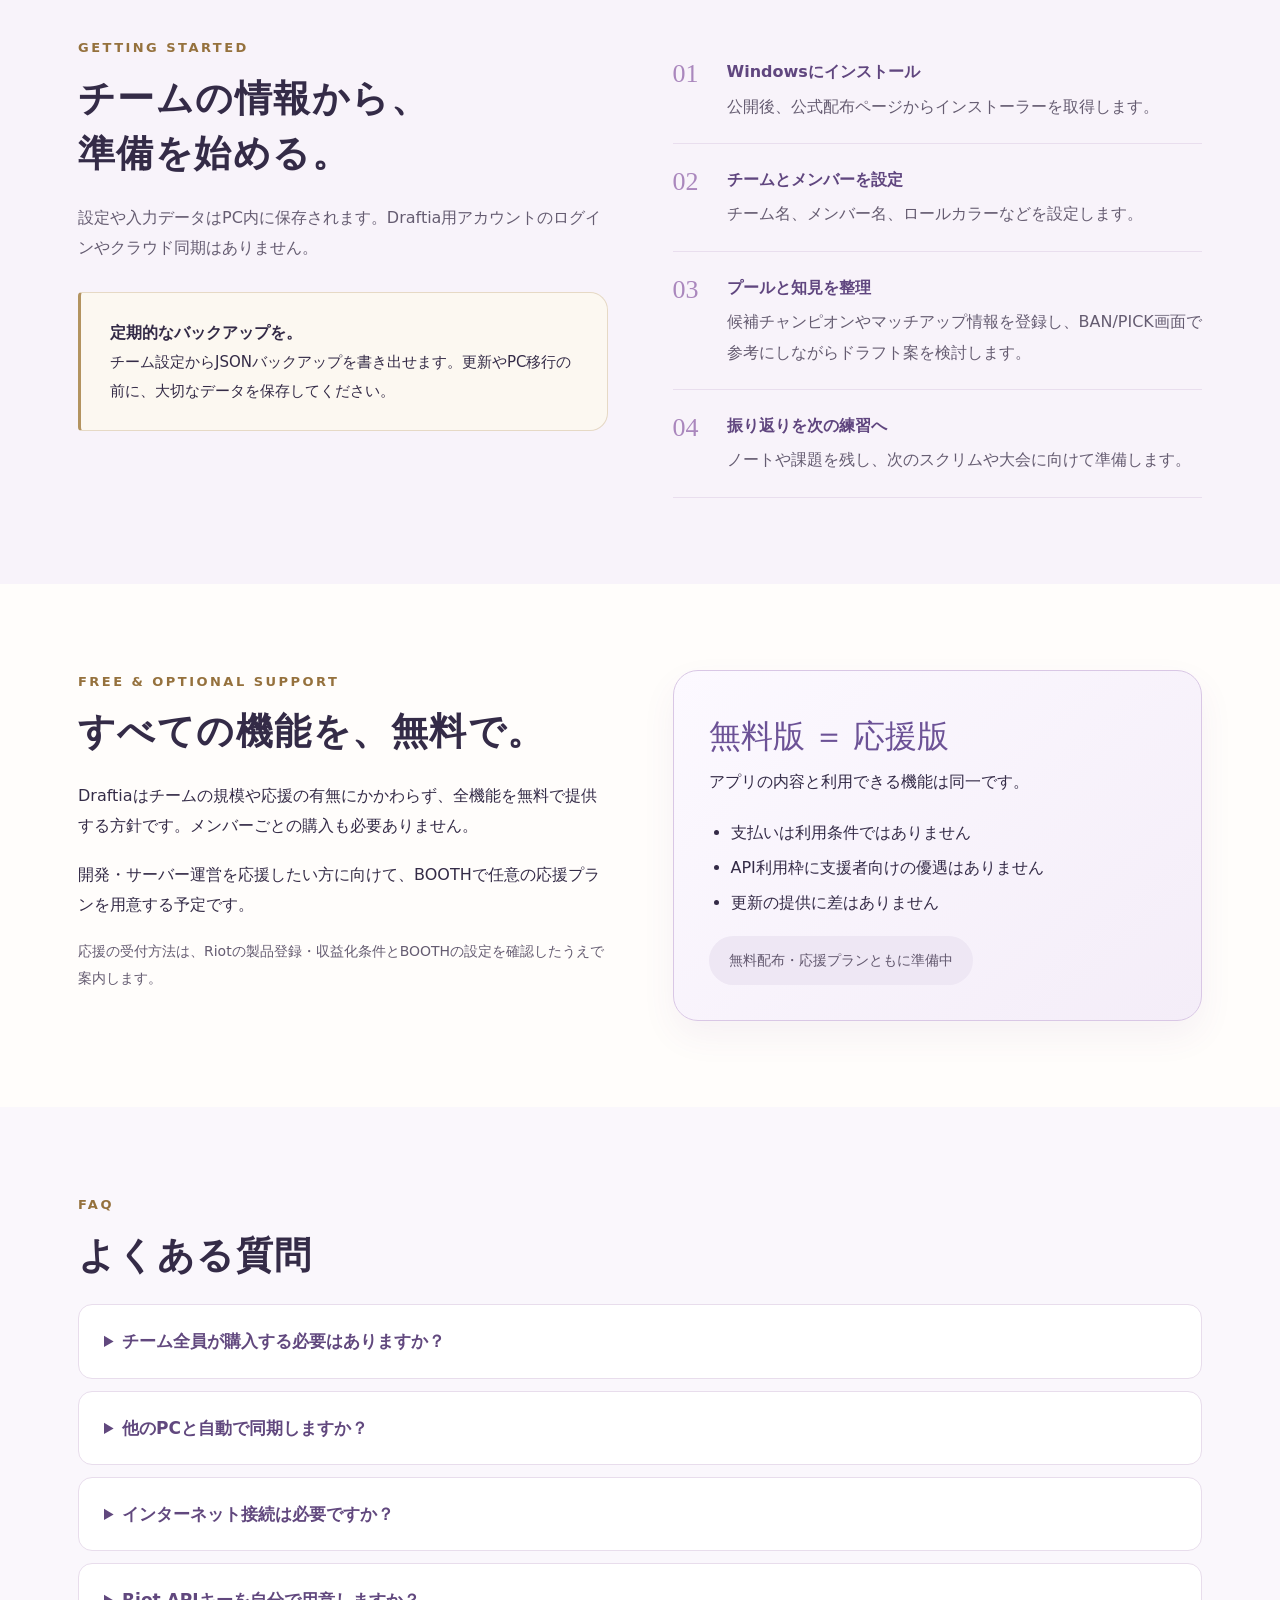
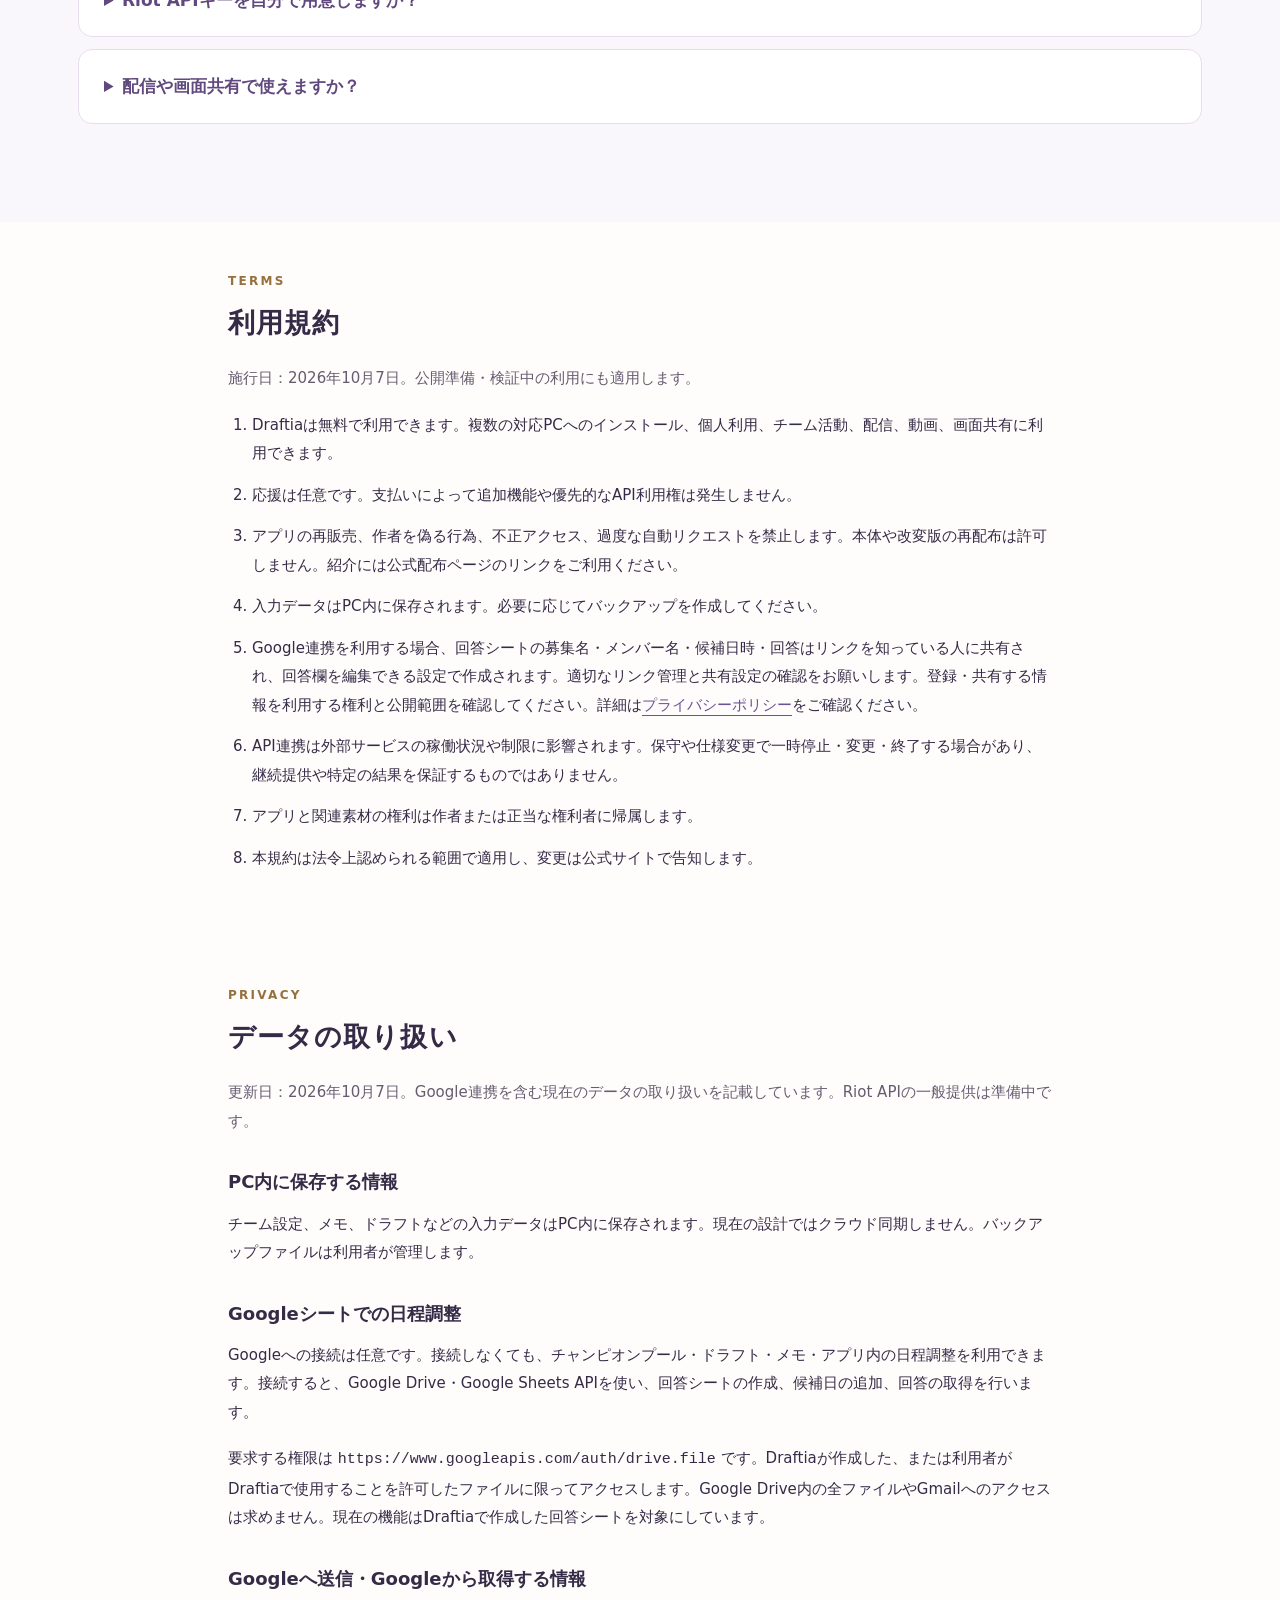
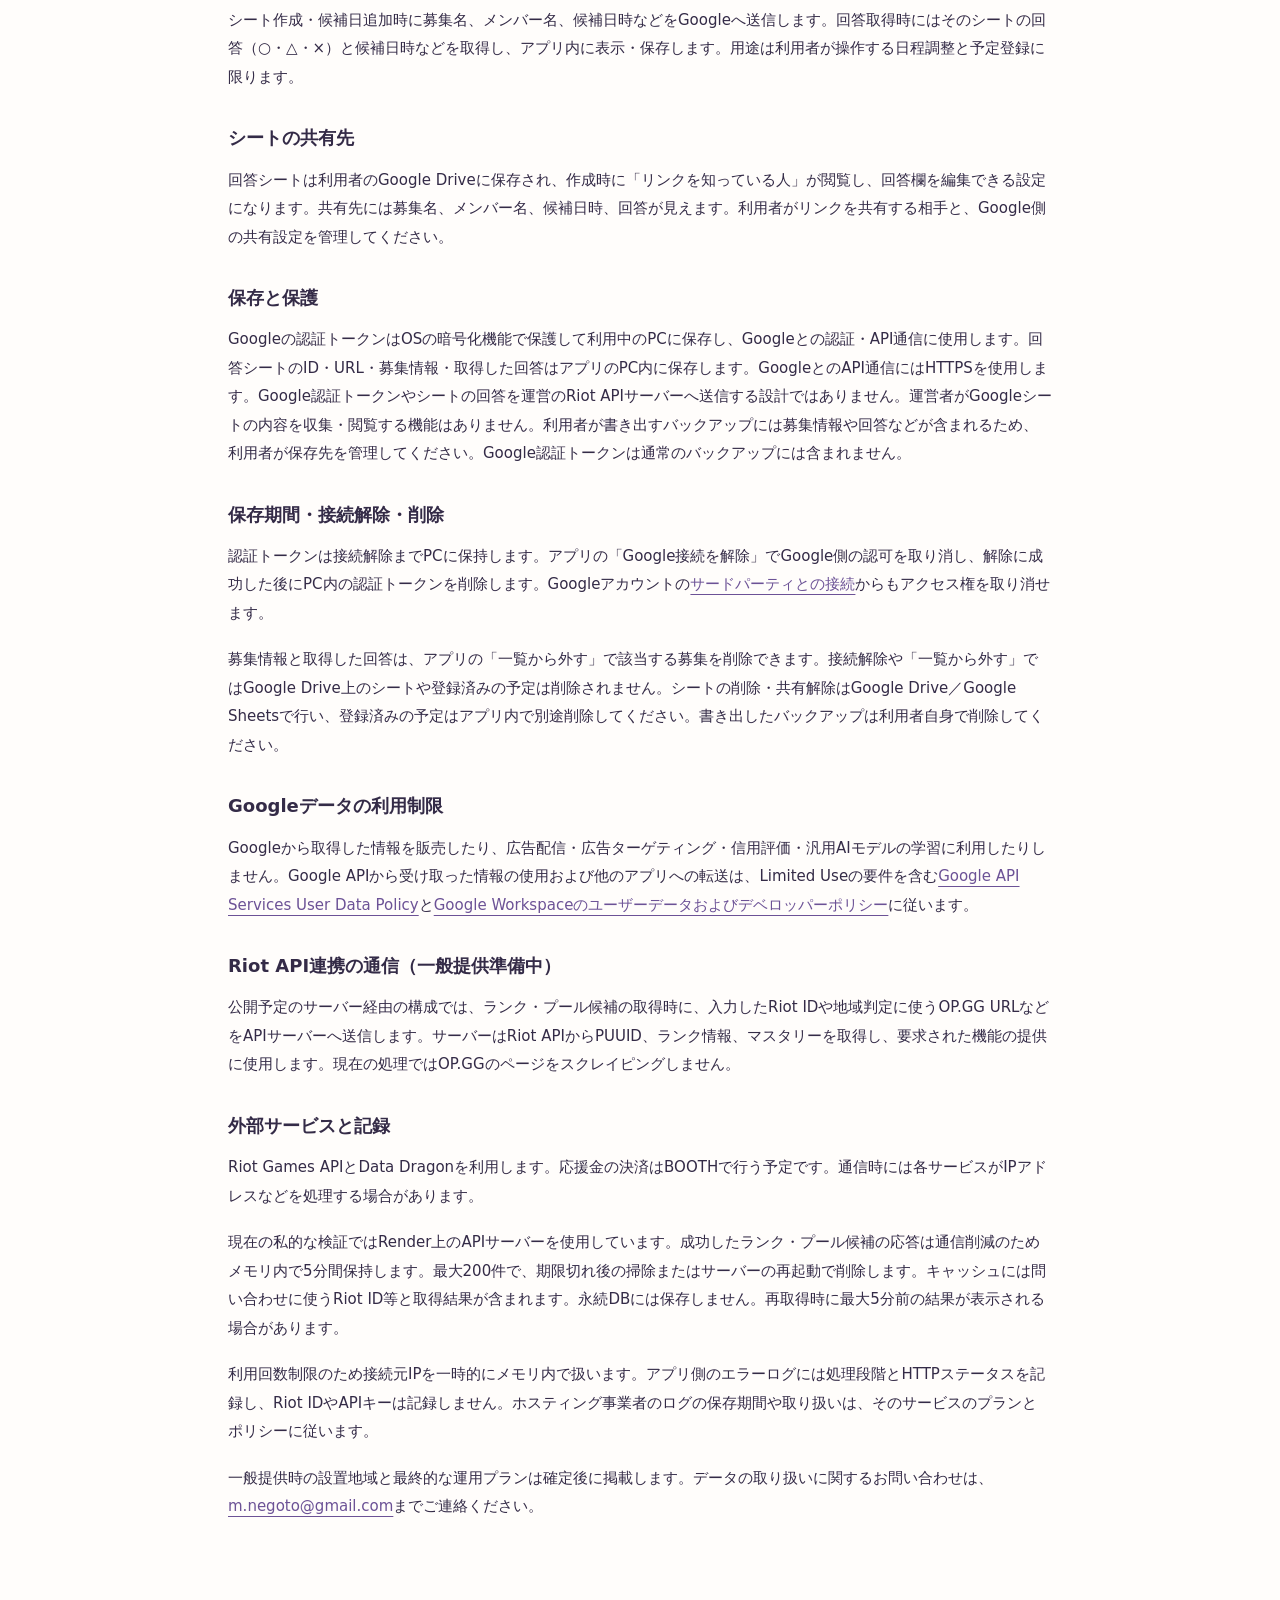
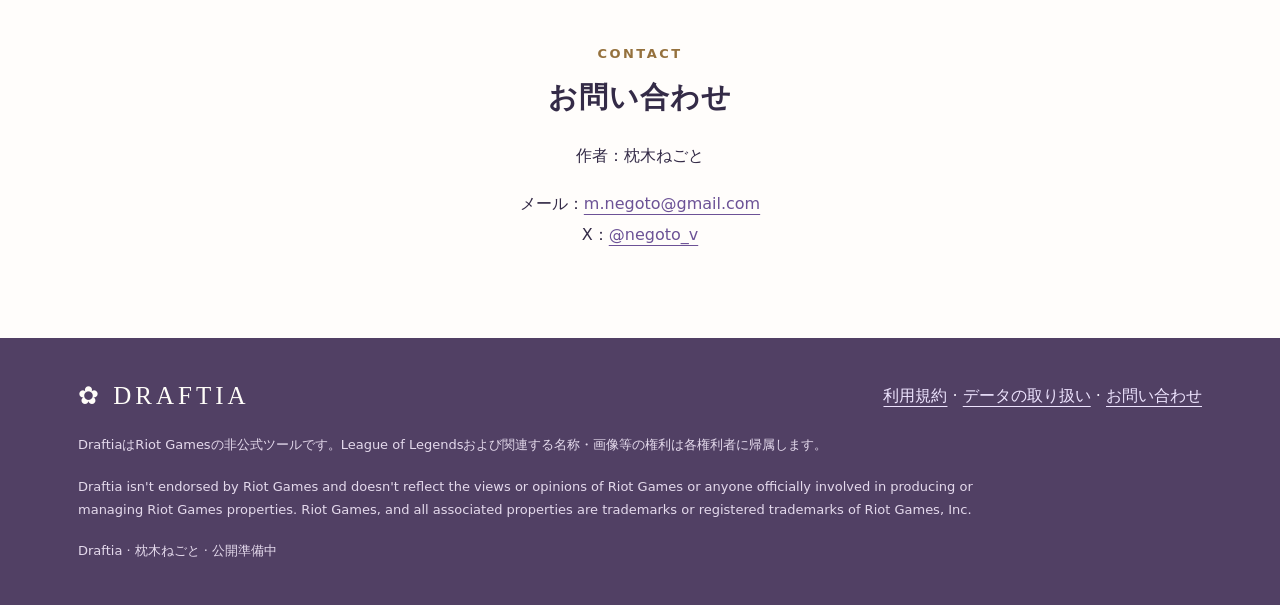
==== commit 40bb0174: "Describe matchup suggestions and refresh Draftia screenshots" ====
--- a/index.html
+++ b/index.html
@@ -49,12 +49,12 @@
 <div class="wrap"><div class="hero"><div><div class="eyebrow">LEAGUE OF LEGENDS · TEAM DRAFT SUPPORT</div><h1>チームの準備を、<br>ひとつの場所に。</h1><p>得意なチャンピオンも、対面の知見も、次の試合に向けた課題も。Draftiaはチームのドラフト準備と振り返りを支える、Windows向けアプリです。</p><span class="pill">全機能無料 · 応援は任意</span><div class="actions"><a class="button" href="#features">機能を見る</a><span class="status">ダウンロード準備中</span></div><p class="hero-note">Riot Gamesの非公式ツールです。一般公開に向けて、API連携と配布環境を準備しています。</p></div><aside class="index" aria-label="Draftiaが支えるチーム活動"><img class="brand-image" src="draftia-icon.png" alt="Draftiaのアイコン"><div class="word">DRAFTIA</div><div class="muted">試合の前も、試合のあとも。</div><ol><li><b>01</b><div><strong>知見をまとめる</strong><small>チャンピオンプール・マッチアップ</small></div></li><li><b>02</b><div><strong>ドラフトを考える</strong><small>BAN/PICK・対戦準備</small></div></li><li><b>03</b><div><strong>次につなげる</strong><small>ノート・チーム課題・予定</small></div></li></ol></aside></div></div>
 <div class="strip"><div class="wrap"><div><strong>Windows向け</strong><span>64-bit（x64）デスクトップアプリ</span></div><div><strong>PC内に保存</strong><span>チームのメモや設定をローカル管理</span></div><div><strong>全機能無料</strong><span>応援の有無で機能の差はありません</span></div></div></div>
 <section id="features"><div class="wrap"><div class="eyebrow">FEATURES</div><h2>ドラフトの前後に必要なことを。</h2><p class="intro">散らばりがちなチームの情報を整理し、メンバーとの検討や振り返りに活用できます。各画面の画像を選ぶと拡大して確認できます。</p><div class="features">
-<article class="feature feature-row"><div class="feature-copy"><div class="label">CHAMPION</div><h3>チャンピオンプール</h3><p>メンバーごとのチャンピオン候補や習熟度を整理。チームで選択肢を確認できます。</p><p class="shot-note">現在のWindows版の画面</p></div><a class="feature-shot" href="assets/champion-pool.png" target="_blank" rel="noopener" aria-label="チャンピオンプールの画面を拡大"><img src="assets/champion-pool.png" alt="Draftiaのチャンピオンプール画面" loading="lazy"><span>画像を開いて拡大 ↗</span></a></article>
-<article class="feature feature-row"><div class="feature-copy"><div class="label">MATCHUP</div><h3>対面の知見</h3><p>チャンピオン同士のシナジー・カウンター情報を登録し、BAN/PICK画面でドラフトを考える際の参考にできます。</p><p class="shot-note">現在のWindows版の画面</p></div><a class="feature-shot" href="assets/matchup.png" target="_blank" rel="noopener" aria-label="対面の知見の画面を拡大"><img src="assets/matchup.png" alt="Draftiaの対面の知見画面" loading="lazy"><span>画像を開いて拡大 ↗</span></a></article>
-<article class="feature feature-row"><div class="feature-copy"><div class="label">BAN / PICK</div><h3>ドラフトの検討</h3><p>BAN/PICK案を検討して保存。チームの方針を話し合う材料として使えます。</p><p class="shot-note">現在のWindows版の画面</p></div><a class="feature-shot" href="assets/ban-pick.png" target="_blank" rel="noopener" aria-label="ドラフトの検討の画面を拡大"><img src="assets/ban-pick.png" alt="Draftiaのドラフトの検討画面" loading="lazy"><span>画像を開いて拡大 ↗</span></a></article>
-<article class="feature feature-row"><div class="feature-copy"><div class="label">SCHEDULE</div><h3>予定の整理</h3><p>スクリムや大会などの予定を整理し、チーム活動の準備に役立てます。</p><p class="shot-note">現在のWindows版の画面</p></div><a class="feature-shot" href="assets/schedule.png" target="_blank" rel="noopener" aria-label="予定の整理の画面を拡大"><img src="assets/schedule.png" alt="Draftiaの予定の整理画面" loading="lazy"><span>画像を開いて拡大 ↗</span></a></article>
-<article class="feature feature-row"><div class="feature-copy"><div class="label">NOTE</div><h3>対戦ノート</h3><p>対戦や大会の情報、気づきを記録。あとから振り返れる形でまとめます。</p><p class="shot-note">現在のWindows版の画面</p></div><a class="feature-shot" href="assets/battle-note.png" target="_blank" rel="noopener" aria-label="対戦ノートの画面を拡大"><img src="assets/battle-note.png" alt="Draftiaの対戦ノート画面" loading="lazy"><span>画像を開いて拡大 ↗</span></a></article>
-<article class="feature feature-row"><div class="feature-copy"><div class="label">WORK</div><h3>次の課題</h3><p>チームのフィードバック、次のタスク、メンバーごとの改善点を整理できます。</p><p class="shot-note">現在のWindows版の画面</p></div><a class="feature-shot" href="assets/work.png" target="_blank" rel="noopener" aria-label="次の課題の画面を拡大"><img src="assets/work.png" alt="Draftiaの次の課題画面" loading="lazy"><span>画像を開いて拡大 ↗</span></a></article></div>
+<article class="feature feature-row"><div class="feature-copy"><div class="label">CHAMPION</div><h3>チャンピオンプール</h3><p>得意なチャンピオンをロール別で一覧。習熟度・タグ・ビルドをまとめ、チームの選択肢をすぐに確認できます。</p><p class="shot-note">最新ビルドの画面・サンプルデータ</p></div><a class="feature-shot" href="assets/champion-pool.jpg" target="_blank" rel="noopener" aria-label="チャンピオンプールの画面を拡大"><img src="assets/champion-pool.jpg" alt="Draftiaのチャンピオンプール画面" loading="lazy"><span>画像を開いて拡大 ↗</span></a></article>
+<article class="feature feature-row"><div class="feature-copy"><div class="label">MATCHUP</div><h3>相性を、候補から登録</h3><p>シナジー・カウンターの参考候補を、理由・注意点を見ながら選んで登録。シナジーは相手側にも相互登録され、入力の手間を減らせます。登録した相性はドラフト画面でも参考にできます。</p><p class="shot-note">最新ビルドの画面・サンプルデータ</p></div><a class="feature-shot" href="assets/matchup.jpg" target="_blank" rel="noopener" aria-label="対面の知見の画面を拡大"><img src="assets/matchup.jpg" alt="Draftiaの対面の知見画面" loading="lazy"><span>画像を開いて拡大 ↗</span></a></article>
+<article class="feature feature-row"><div class="feature-copy"><div class="label">BAN / PICK</div><h3>ドラフトの検討</h3><p>候補付きでドラフトを検討。タグから足りない要素を算出し、登録したプールからおすすめを表示します。作成したドラフトは名前をつけて保存し、ワンクリックでスクリーンショットも。</p><p class="shot-note">最新ビルドの画面・サンプルデータ</p></div><a class="feature-shot" href="assets/ban-pick.jpg" target="_blank" rel="noopener" aria-label="ドラフトの検討の画面を拡大"><img src="assets/ban-pick.jpg" alt="Draftiaのドラフトの検討画面" loading="lazy"><span>画像を開いて拡大 ↗</span></a></article>
+<article class="feature feature-row"><div class="feature-copy"><div class="label">SCHEDULE</div><h3>予定の整理</h3><p>チームの予定を月ごとに一覧化。回答用Googleシートの自動生成で日程調整を簡単に。確定したスクリムからは、ワンクリックで対戦メモを作成できます。</p><p class="shot-note">最新ビルドの画面・サンプルデータ</p></div><a class="feature-shot" href="assets/schedule.jpg" target="_blank" rel="noopener" aria-label="予定の整理の画面を拡大"><img src="assets/schedule.jpg" alt="Draftiaの予定の整理画面" loading="lazy"><span>画像を開いて拡大 ↗</span></a></article>
+<article class="feature feature-row"><div class="feature-copy"><div class="label">NOTE</div><h3>対戦ノート</h3><p>相手のプールや要注意チャンピオン、試合結果をまとめて管理。試合結果のスクリーンショットはコピペで貼り付け、対戦メモと一緒に残しておけます。</p><p class="shot-note">最新ビルドの画面・サンプルデータ</p></div><a class="feature-shot" href="assets/battle-note.jpg" target="_blank" rel="noopener" aria-label="対戦ノートの画面を拡大"><img src="assets/battle-note.jpg" alt="Draftiaの対戦ノート画面" loading="lazy"><span>画像を開いて拡大 ↗</span></a></article>
+<article class="feature feature-row"><div class="feature-copy"><div class="label">WORK</div><h3>次の課題</h3><p>チーム全体の気づきをまとめ、メンバーごとの改善点と次にやることを管理。振り返りを次の練習へつなげます。</p><p class="shot-note">最新ビルドの画面・サンプルデータ</p></div><a class="feature-shot" href="assets/work.jpg" target="_blank" rel="noopener" aria-label="次の課題の画面を拡大"><img src="assets/work.jpg" alt="Draftiaの次の課題画面" loading="lazy"><span>画像を開いて拡大 ↗</span></a></article></div>
 <div class="notice"><h3>Riot API連携は、公開に向けて準備中です</h3><p>サーバー経由で入力したRiot IDの公式ランク情報とチャンピオンマスタリーを取得する機能は、私的な検証で動作確認済みです。一般向けにはProduction APIの承認と公開用サーバーの整備後に提供する予定です。候補は利用者が確認して取り込みます。</p><p>参考評価はプール整理のための情報であり、公式ランクやMMRの代替ではありません。現在の候補処理はマスタリーを使用し、最近の試合履歴や勝率の分析は行いません。</p></div></div></section>
 <section id="guide"><div class="wrap split"><div><div class="eyebrow">GETTING STARTED</div><h2>チームの情報から、<br>準備を始める。</h2><p class="intro">設定や入力データはPC内に保存されます。Draftia用アカウントのログインやクラウド同期はありません。</p><div class="notice"><strong>定期的なバックアップを。</strong><p>チーム設定からJSONバックアップを書き出せます。更新やPC移行の前に、大切なデータを保存してください。</p></div></div><ol class="steps"><li><strong>Windowsにインストール</strong><p>公開後、公式配布ページからインストーラーを取得します。</p></li><li><strong>チームとメンバーを設定</strong><p>チーム名、メンバー名、ロールカラーなどを設定します。</p></li><li><strong>プールと知見を整理</strong><p>候補チャンピオンやマッチアップ情報を登録し、BAN/PICK画面で参考にしながらドラフト案を検討します。</p></li><li><strong>振り返りを次の練習へ</strong><p>ノートや課題を残し、次のスクリムや大会に向けて準備します。</p></li></ol></div></section>
 <section id="support" class="support"><div class="wrap split"><div><div class="eyebrow">FREE & OPTIONAL SUPPORT</div><h2>すべての機能を、無料で。</h2><p>Draftiaはチームの規模や応援の有無にかかわらず、全機能を無料で提供する方針です。メンバーごとの購入も必要ありません。</p><p>開発・サーバー運営を応援したい方に向けて、BOOTHで任意の応援プランを用意する予定です。</p><p class="muted">応援の受付方法は、Riotの製品登録・収益化条件とBOOTHの設定を確認したうえで案内します。</p></div><div class="support-box"><div class="price">無料版 ＝ 応援版</div><p>アプリの内容と利用できる機能は同一です。</p><ul><li>支払いは利用条件ではありません</li><li>API利用枠に支援者向けの優遇はありません</li><li>更新の提供に差はありません</li></ul><span class="status">無料配布・応援プランともに準備中</span></div></div></section>
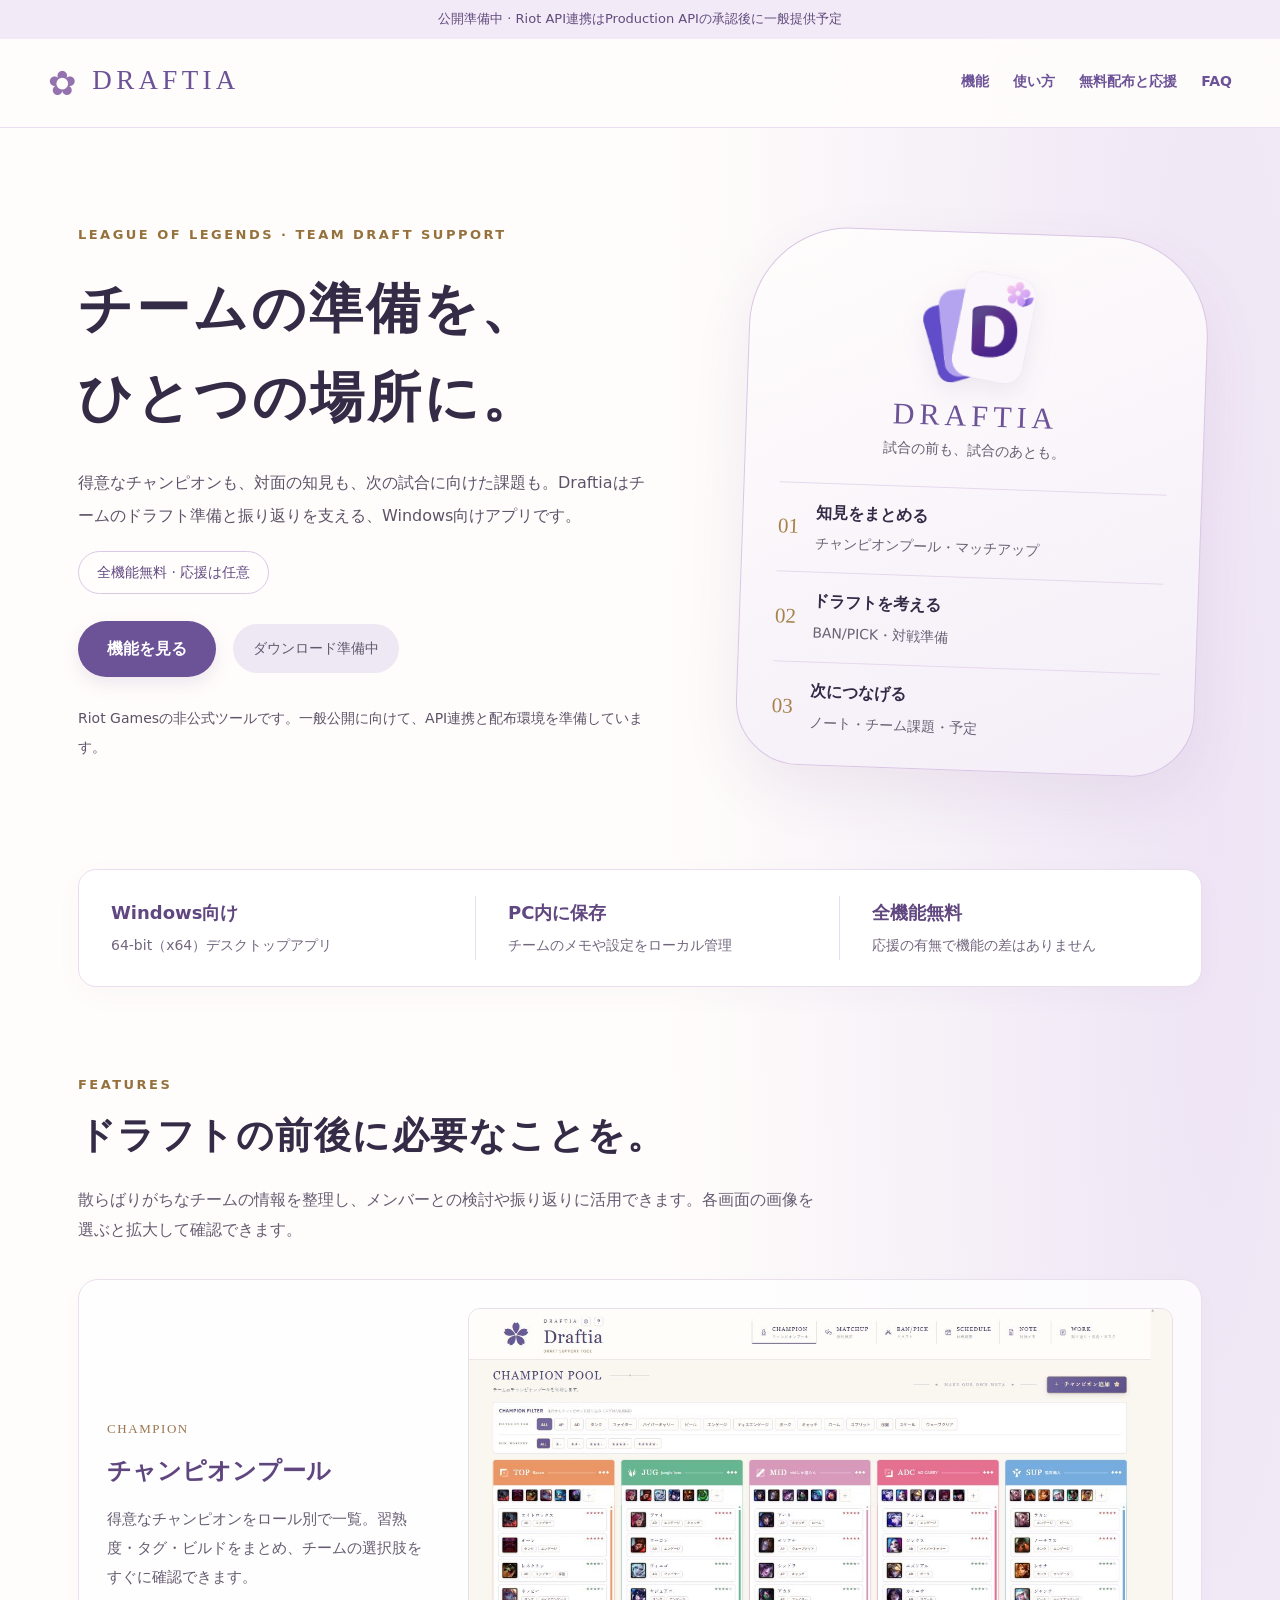
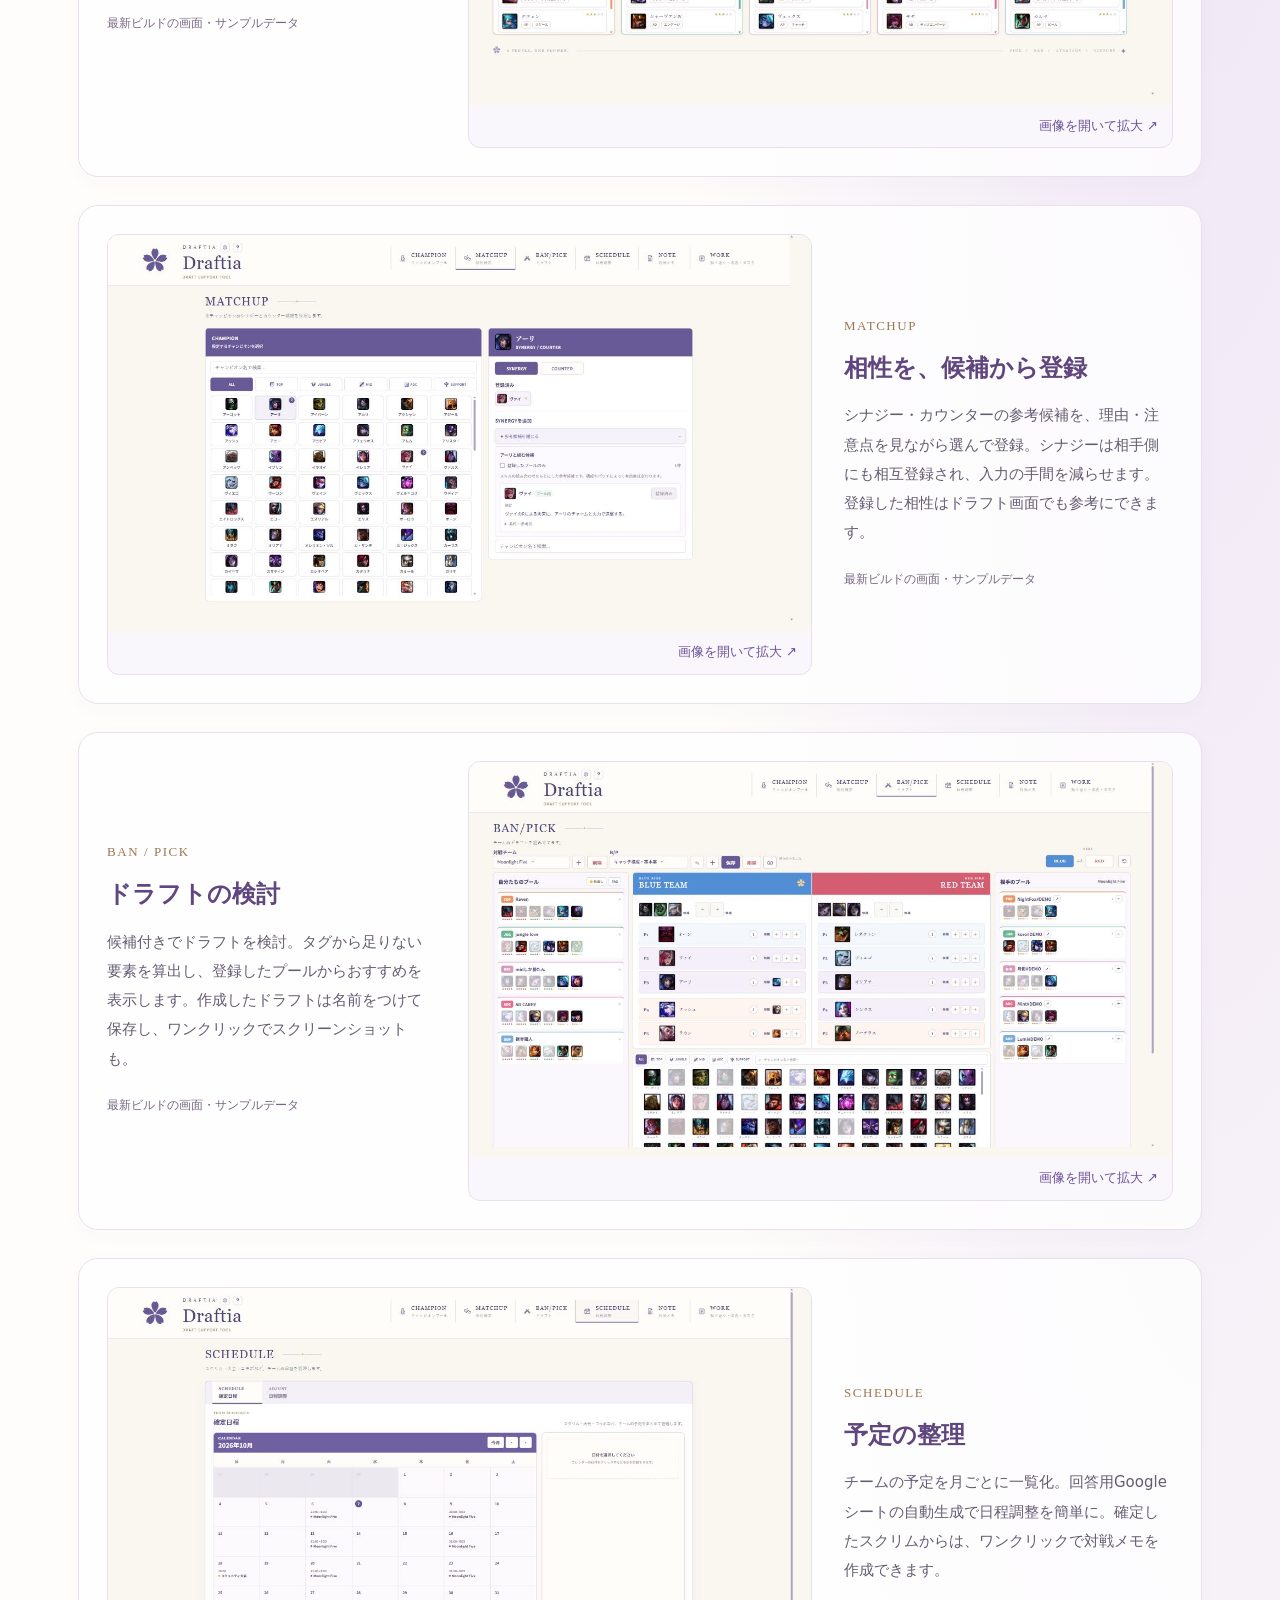
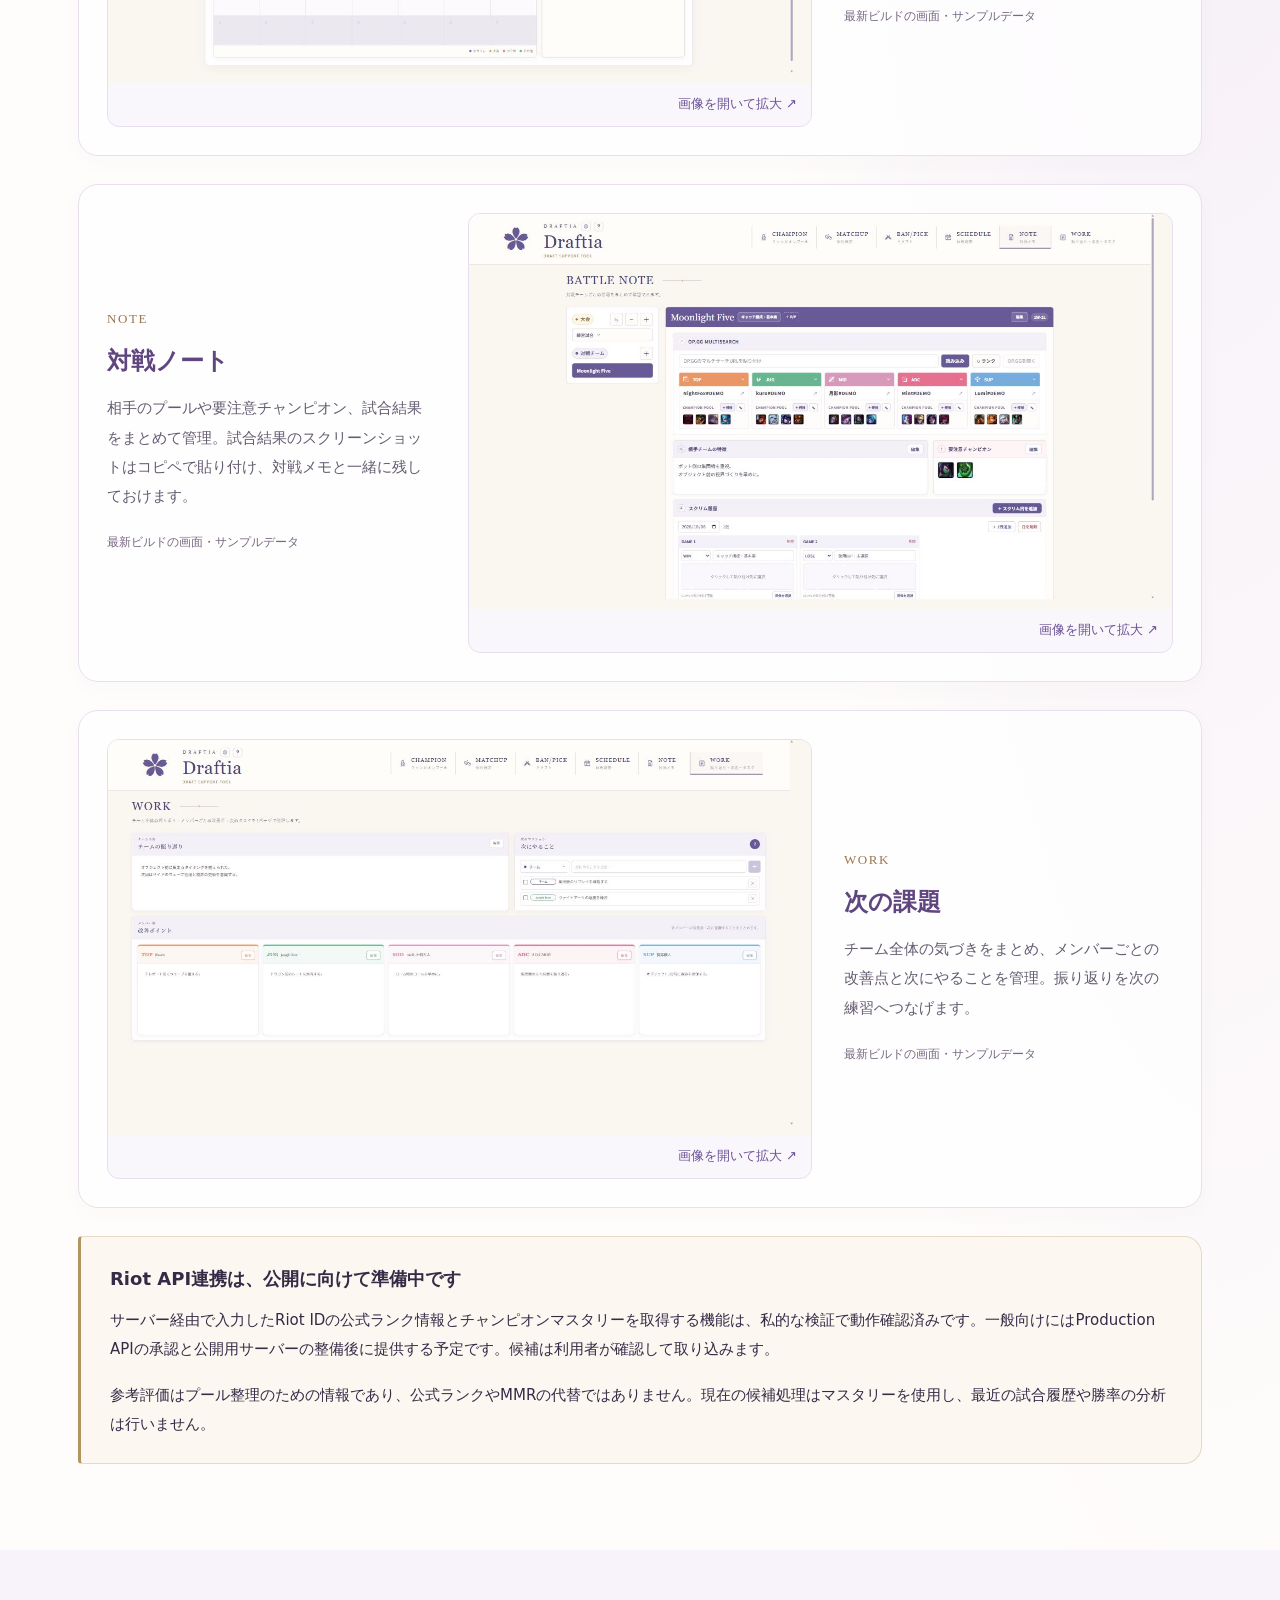
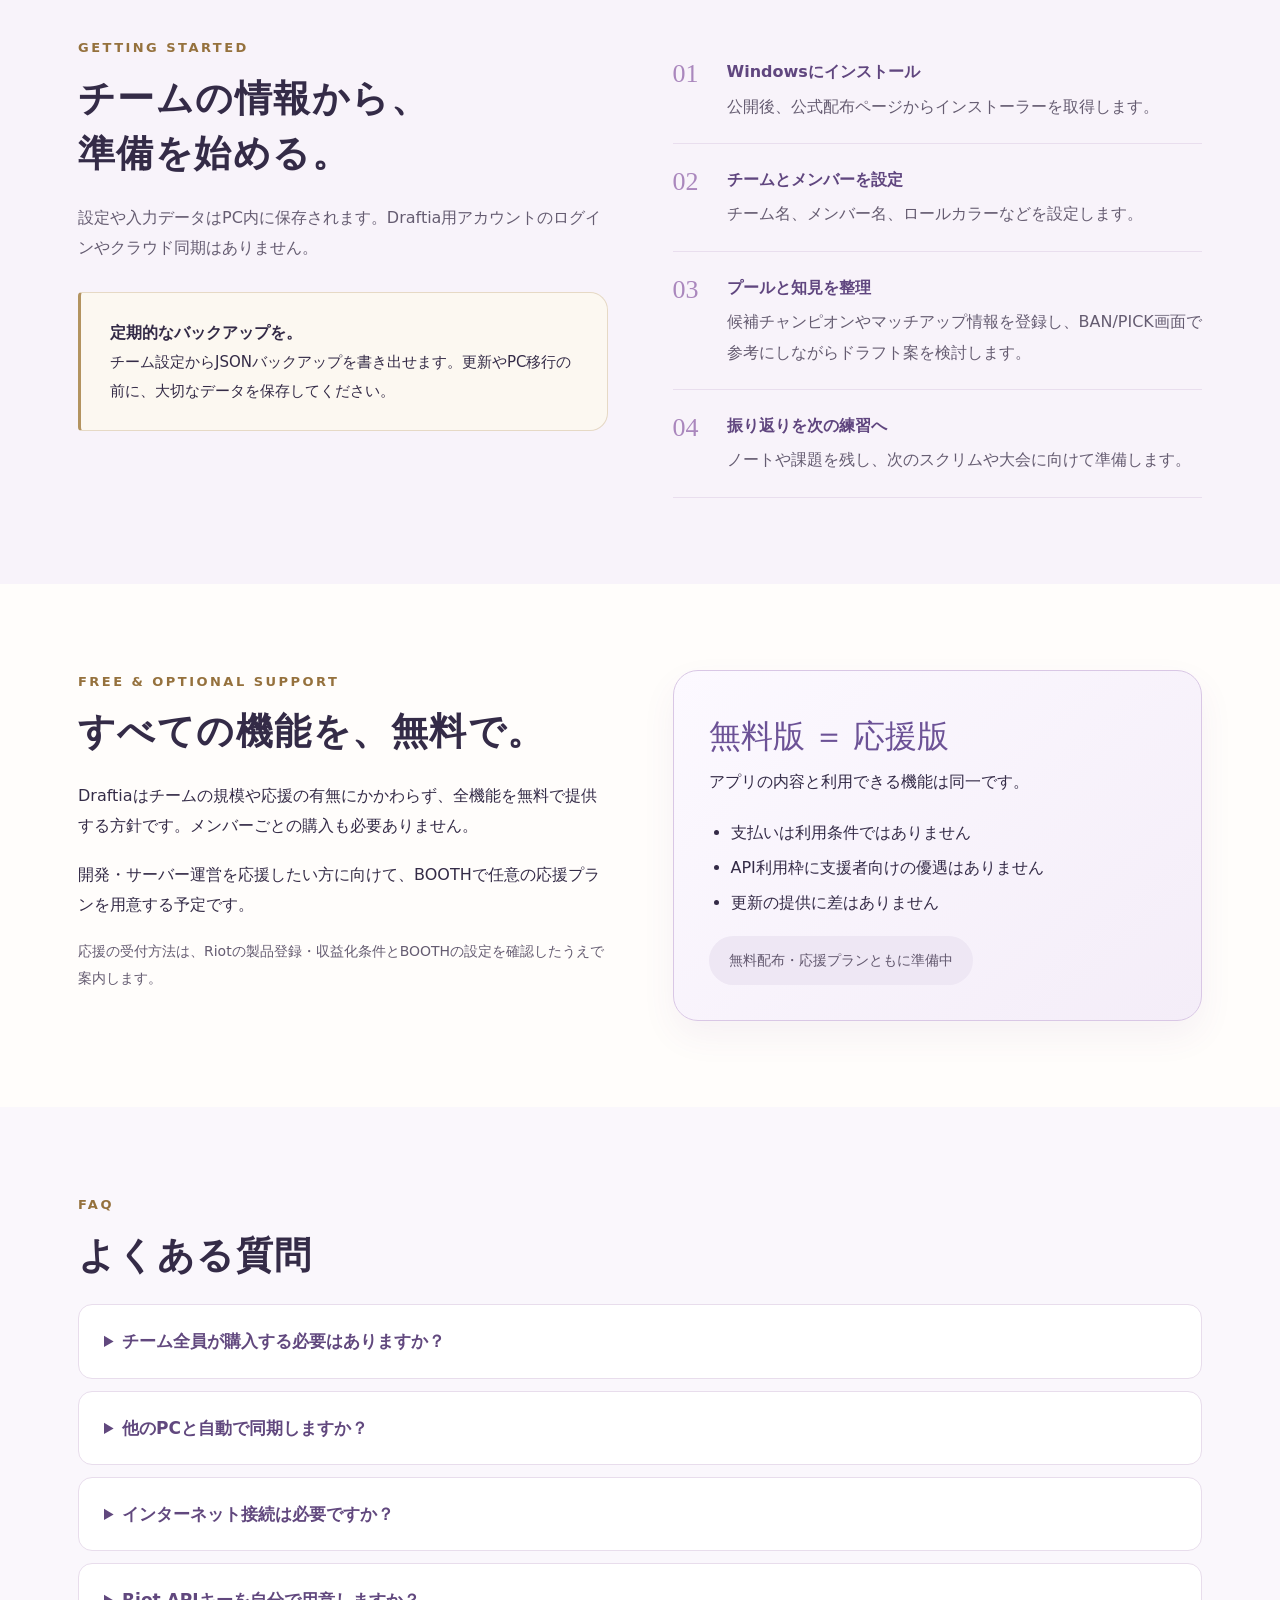
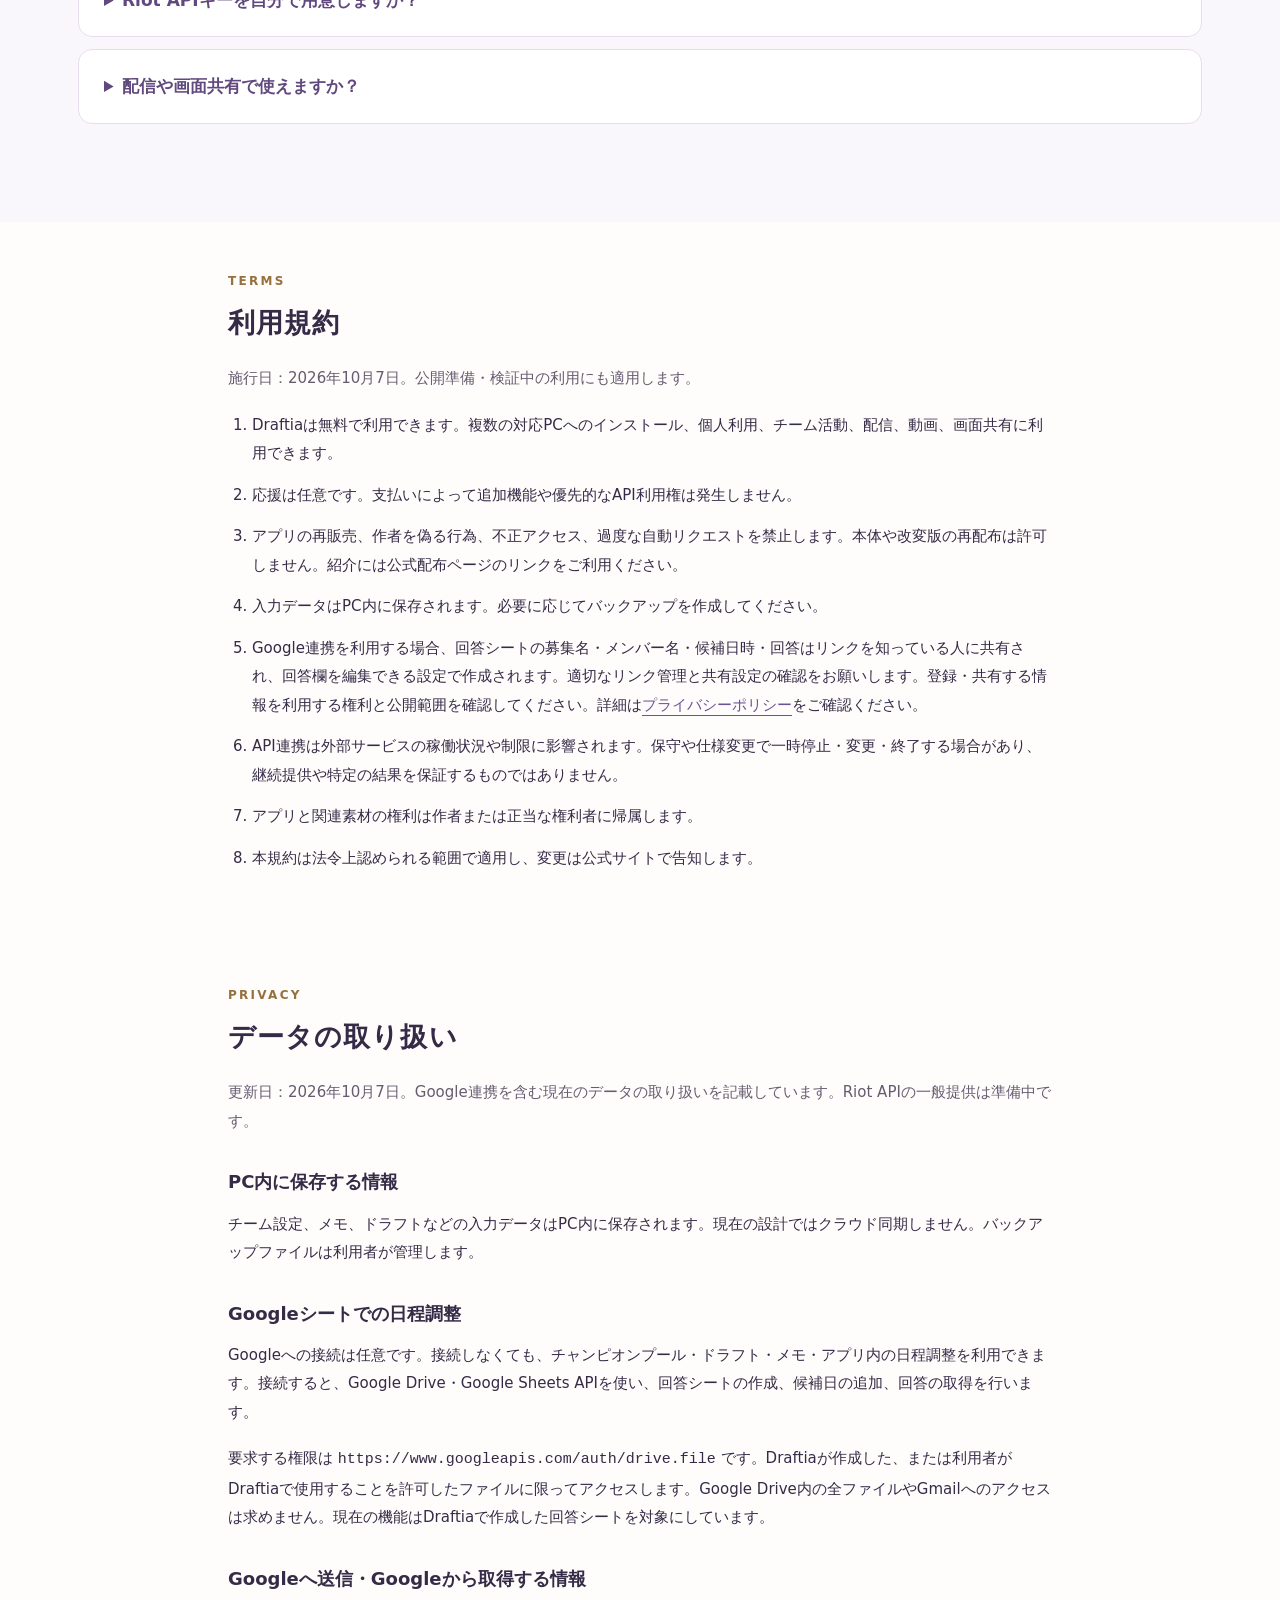
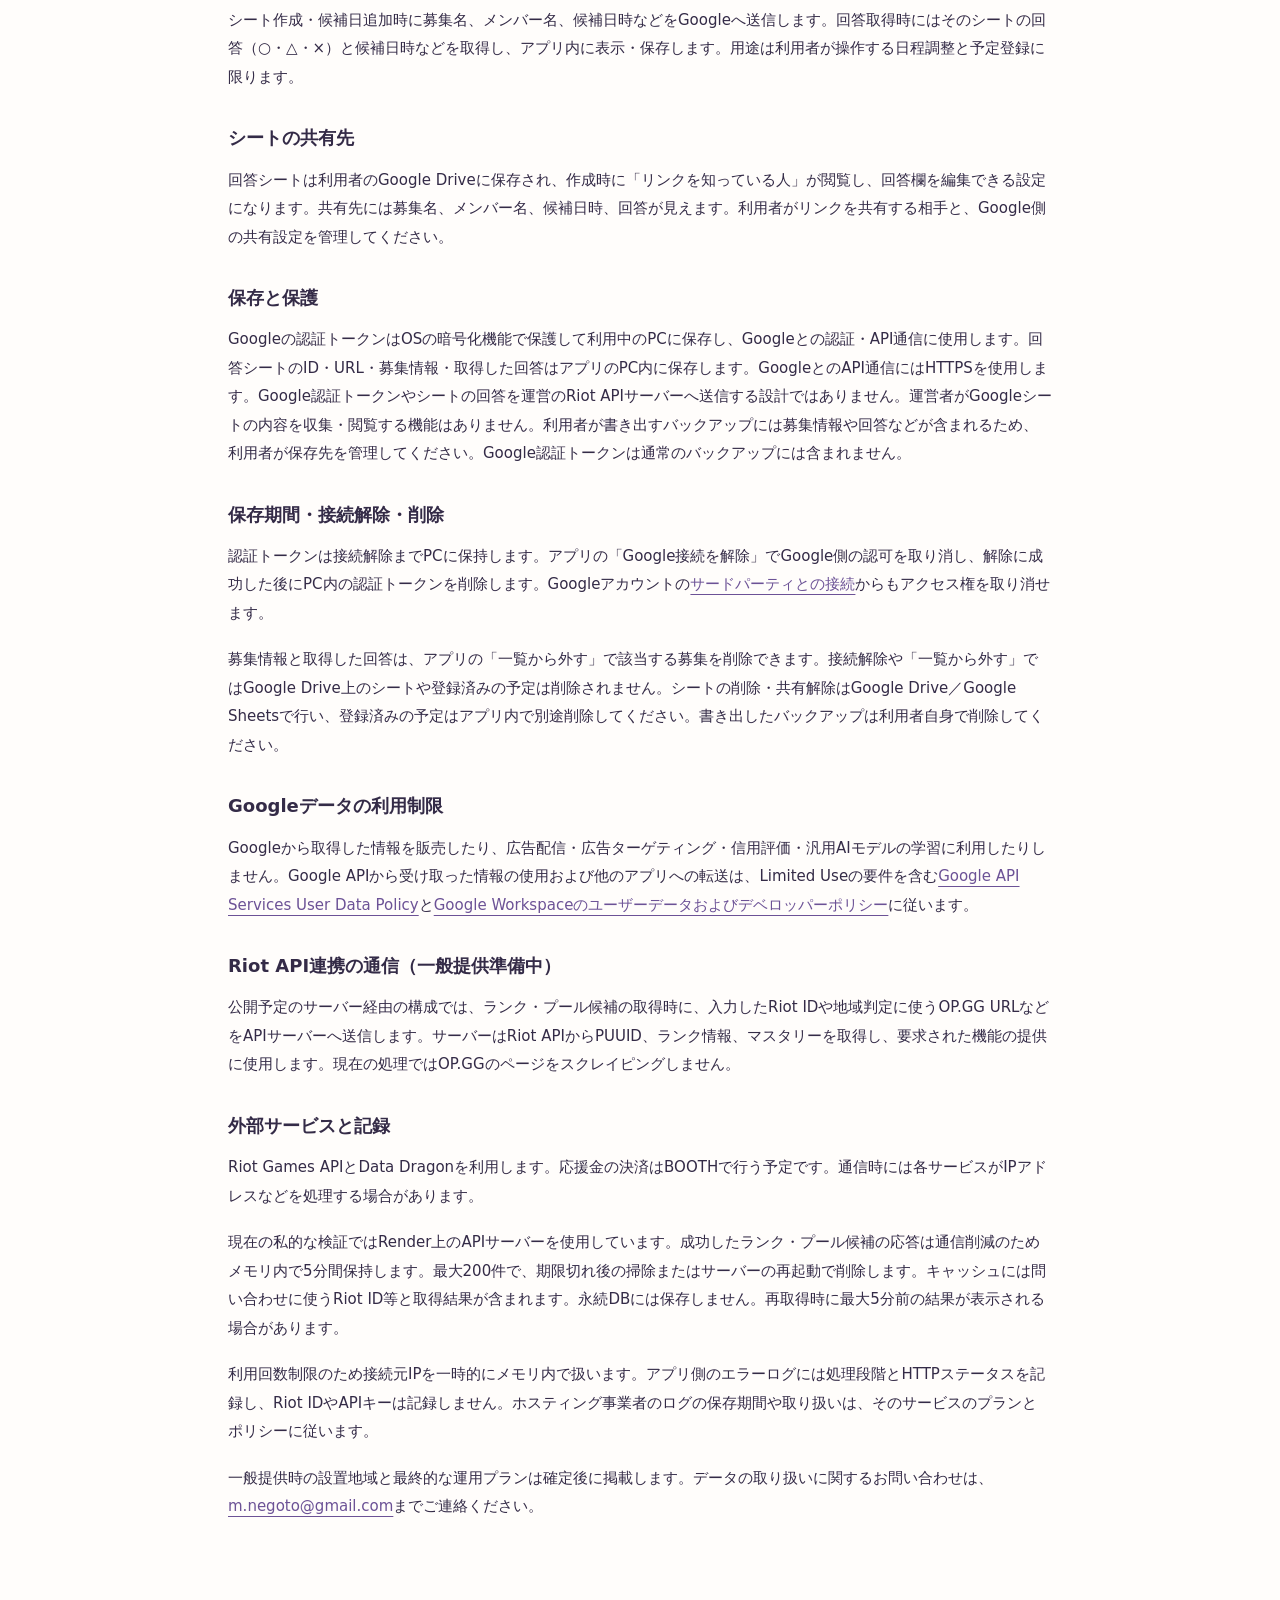
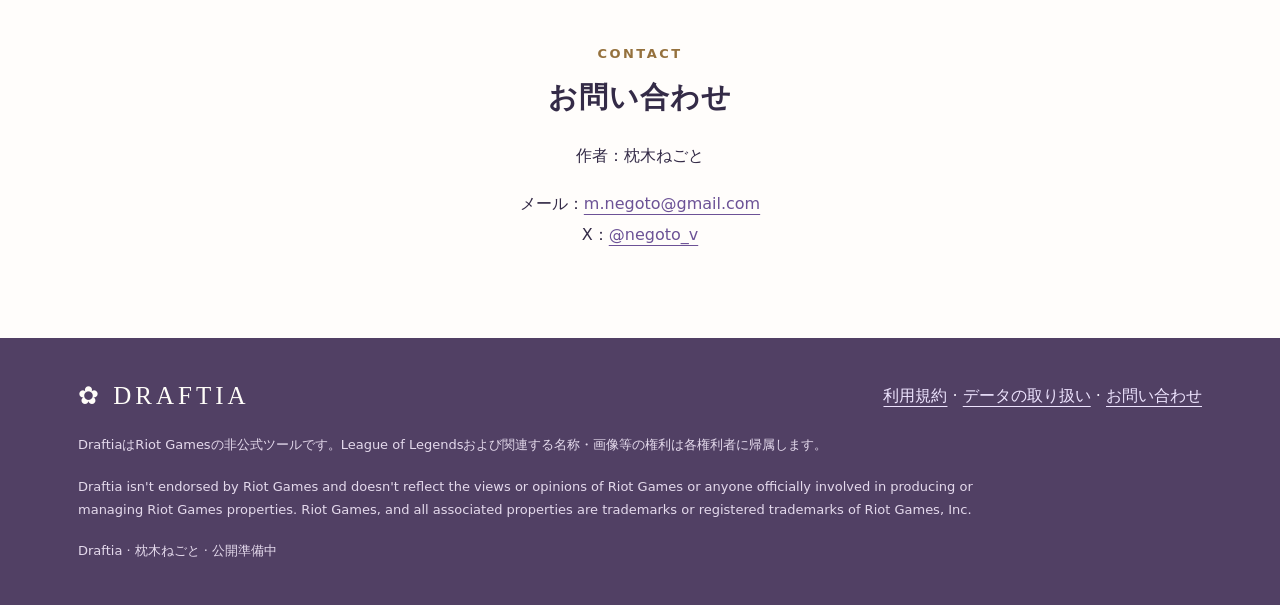
==== commit f543686a: "Round the lower corners of the Draftia hero card" ====
--- a/index.html
+++ b/index.html
@@ -21,7 +21,7 @@
 .hero h1{font-family:"Yu Mincho","Hiragino Mincho ProN",Georgia,serif;font-weight:600;font-size:clamp(36px,4.2vw,57px);line-height:1.65;letter-spacing:.055em}
 .hero p{line-height:2.1}.eyebrow{font-size:13px;letter-spacing:.19em}.pill{border-color:#d9c9e5;color:#644b83;background:#fff9;padding:7px 18px}
 .button{border-radius:999px;background:#6c5296;padding:13px 29px;box-shadow:0 7px 17px #76509920;transition:transform .2s,background .2s}.button:hover{transform:translateY(-2px);background:#584078}.status{border:0;background:#eee7f4;border-radius:999px;font-size:14px}.hero-note{font-size:14px}
-.index{position:relative;border:1px solid #d9c6e5;border-radius:100px 100px 24px 24px;padding:38px 35px 27px;background:linear-gradient(155deg,#fffdfc,#f4edf8);box-shadow:0 25px 60px #60447914;transform:rotate(2deg)}
+.index{position:relative;border:1px solid #d9c6e5;border-radius:100px 100px 64px 64px;padding:38px 35px 27px;background:linear-gradient(155deg,#fffdfc,#f4edf8);box-shadow:0 25px 60px #60447914;transform:rotate(2deg)}
 .index .word{text-align:center;font-size:30px;letter-spacing:.17em}.index>.muted{text-align:center;margin-top:4px}.brand-image{display:block;width:112px;height:112px;object-fit:contain;margin:0 auto 16px;filter:drop-shadow(0 8px 12px #5f3c8b18)}
 .index ol{margin-top:24px}.index li{align-items:center;padding:14px 0;border-color:#e6d9ed}.index li:last-child{padding-bottom:0}.index b{font-size:21px;padding:0;color:#a7824b}.index small{color:#6b6175}
 .strip{background:transparent;color:var(--ink);padding:0 28px}.strip .wrap{max-width:1124px;background:#fff;border:1px solid var(--line);border-radius:18px;box-shadow:0 8px 28px #62427508;padding:26px 32px;gap:34px}.strip .wrap>div+div{border-left:1px solid var(--line);padding-left:32px}.strip strong{font-size:18px;color:#61477f}.strip span{color:#72667d}
@@ -30,10 +30,10 @@
 .notice{border:1px solid #e6d9c5;border-left:3px solid #b39360;border-radius:4px 18px 18px 4px;background:#fcf8f1;padding:25px 29px}.notice h3{font-size:18px}.notice p{font-size:15px}
 #guide{background:#f8f3fa}.split{gap:65px}.steps li{padding-top:21px;padding-bottom:21px}.steps li:before{color:#aa87bd}.steps strong{color:#60467f}
 .support{background:transparent}.support-box{border:1px solid #d9c7e5;border-radius:25px;background:linear-gradient(140deg,#fcf9ff,#f4edf8);padding:35px;box-shadow:0 15px 35px #6b479410}.support-box .price{font-family:Georgia,"Yu Mincho",serif;font-size:32px;font-weight:500}.support-box ul{line-height:2.2}
-#faq{background:#faf7fc}details{background:white;border:1px solid #e8ddec;border-radius:14px;padding:20px 25px;margin:12px 0}summary{font-size:17px;color:#61487e}details p{font-size:15px;margin-bottom:0}
+#faq{background:#faf7fc}details{background:white;border:1px solid #e8ddec;border-radius:14px;padding:20px 25px;margin:12px 0}summary{font-size:17px;color:#61487e}details p{font-size:15px;margin-bottom:0}#faq details p{max-width:none;text-wrap:pretty}
 #terms,#privacy{padding:48px 0}.policy{max-width:880px}.policy h2{font-size:27px}.policy h3{font-size:18px}.policy p,.policy li{font-size:15px}.policy .eyebrow{font-size:12px}#contact{text-align:center;padding:55px 0 70px}#contact h2{font-size:29px}
 footer{background:#514064;padding:43px 0}.legal{color:#e4d9ec!important}.bottom{color:#e4d9ec}.foot-top .brand{font-size:25px}
-@media(max-width:800px){.hero{grid-template-columns:1fr;gap:40px;padding:48px 0 55px}.index{max-width:460px;width:100%;justify-self:center;transform:none;border-radius:65px 65px 22px 22px}.brand-image{width:85px;height:85px}.hero h1{font-size:clamp(34px,6vw,46px)}.strip .wrap{padding:22px;gap:20px}.strip .wrap>div+div{padding-left:20px}.features{grid-template-columns:repeat(2,1fr)}section{padding:56px 0}.split{gap:30px}}
+@media(max-width:800px){.hero{grid-template-columns:1fr;gap:40px;padding:48px 0 55px}.index{max-width:460px;width:100%;justify-self:center;transform:none;border-radius:65px 65px 45px 45px}.brand-image{width:85px;height:85px}.hero h1{font-size:clamp(34px,6vw,46px)}.strip .wrap{padding:22px;gap:20px}.strip .wrap>div+div{padding-left:20px}.features{grid-template-columns:repeat(2,1fr)}section{padding:56px 0}.split{gap:30px}}
 @media(max-width:480px){.nav{min-height:0}.hero h1{font-size:34px;letter-spacing:.02em}.hero{padding-top:38px}.index{padding:30px 25px 25px}.features{grid-template-columns:1fr;gap:14px}.strip{padding:0 22px}.strip .wrap{grid-template-columns:1fr;gap:18px}.strip .wrap>div+div{padding:15px 0 0;border-left:0;border-top:1px solid var(--line)}.feature{padding:24px}.support-box{padding:26px}.support-box .price{font-size:28px}details{padding:18px 20px}.notice{padding:22px}.draft{font-size:12px}.hero h1 br{display:none}}
 @media(prefers-reduced-motion:reduce){.feature,.button,nav a{transition:none}.feature:hover,.button:hover{transform:none}}
 
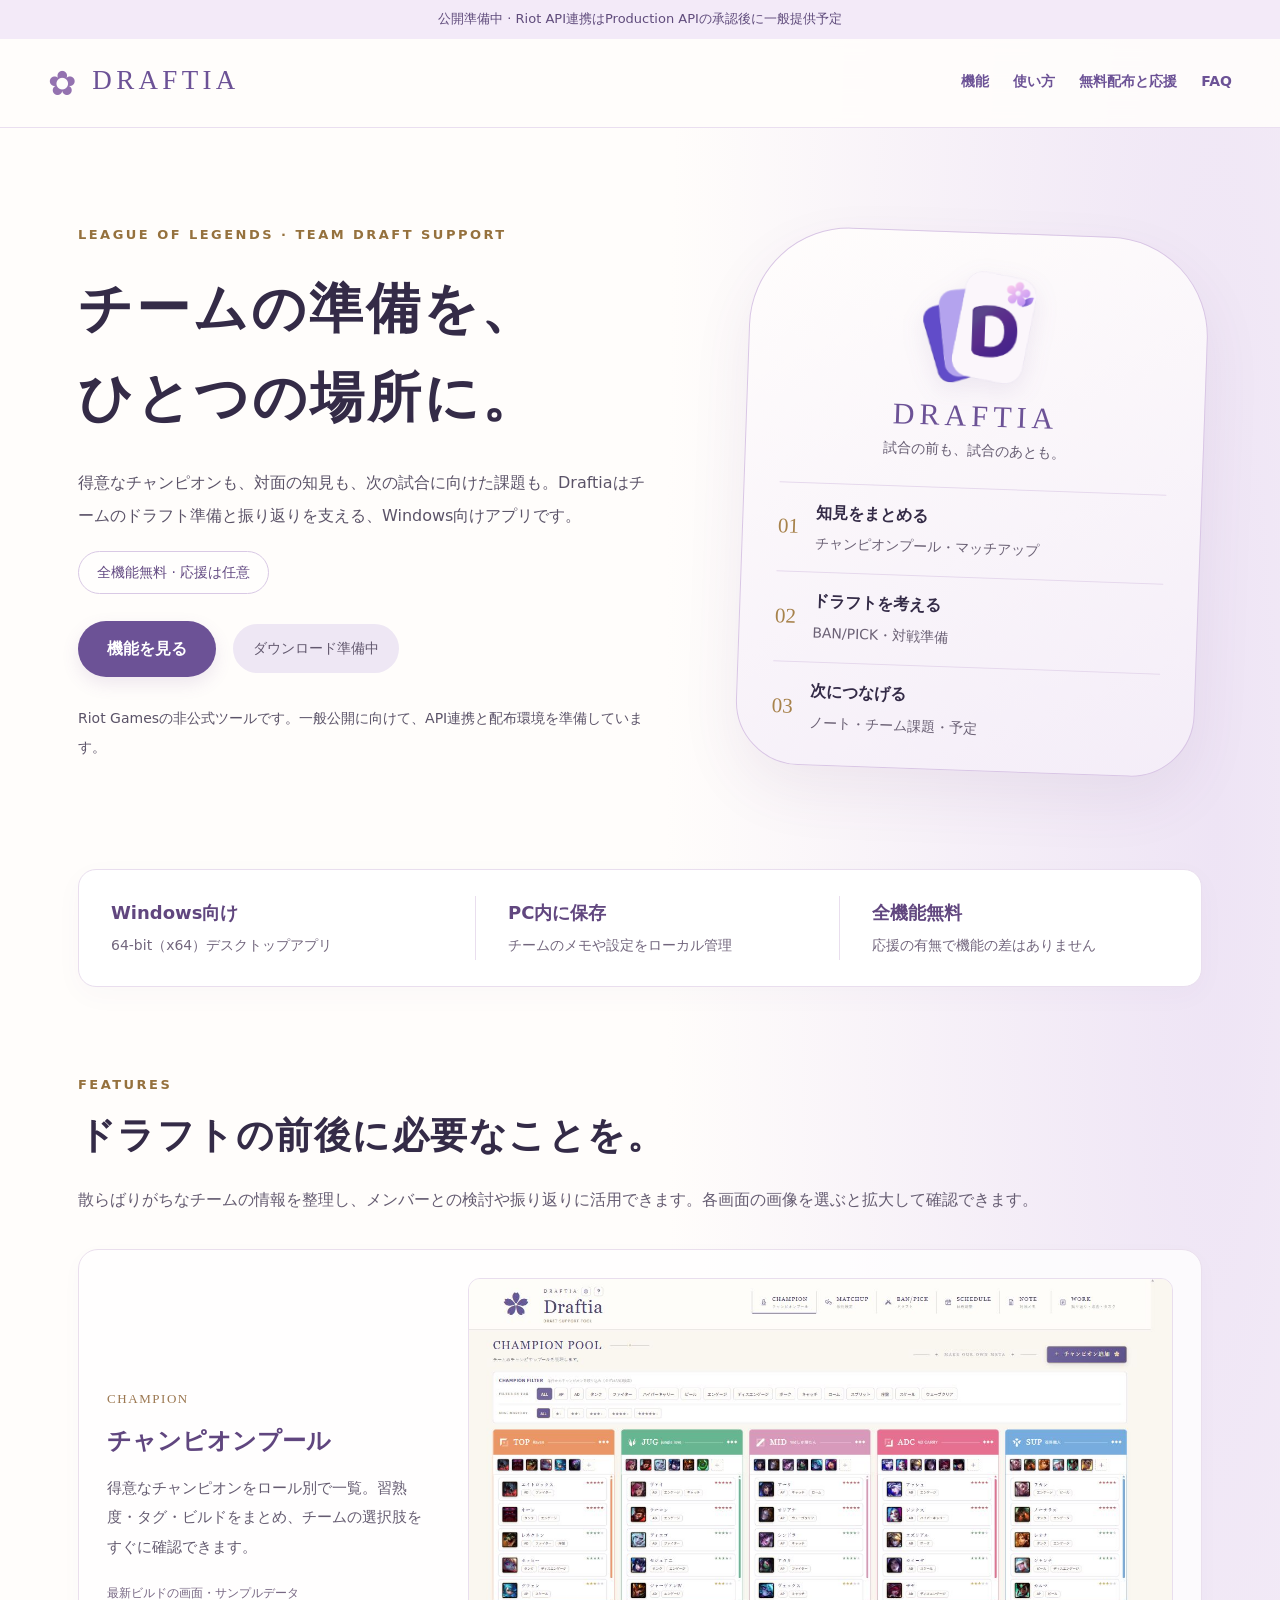
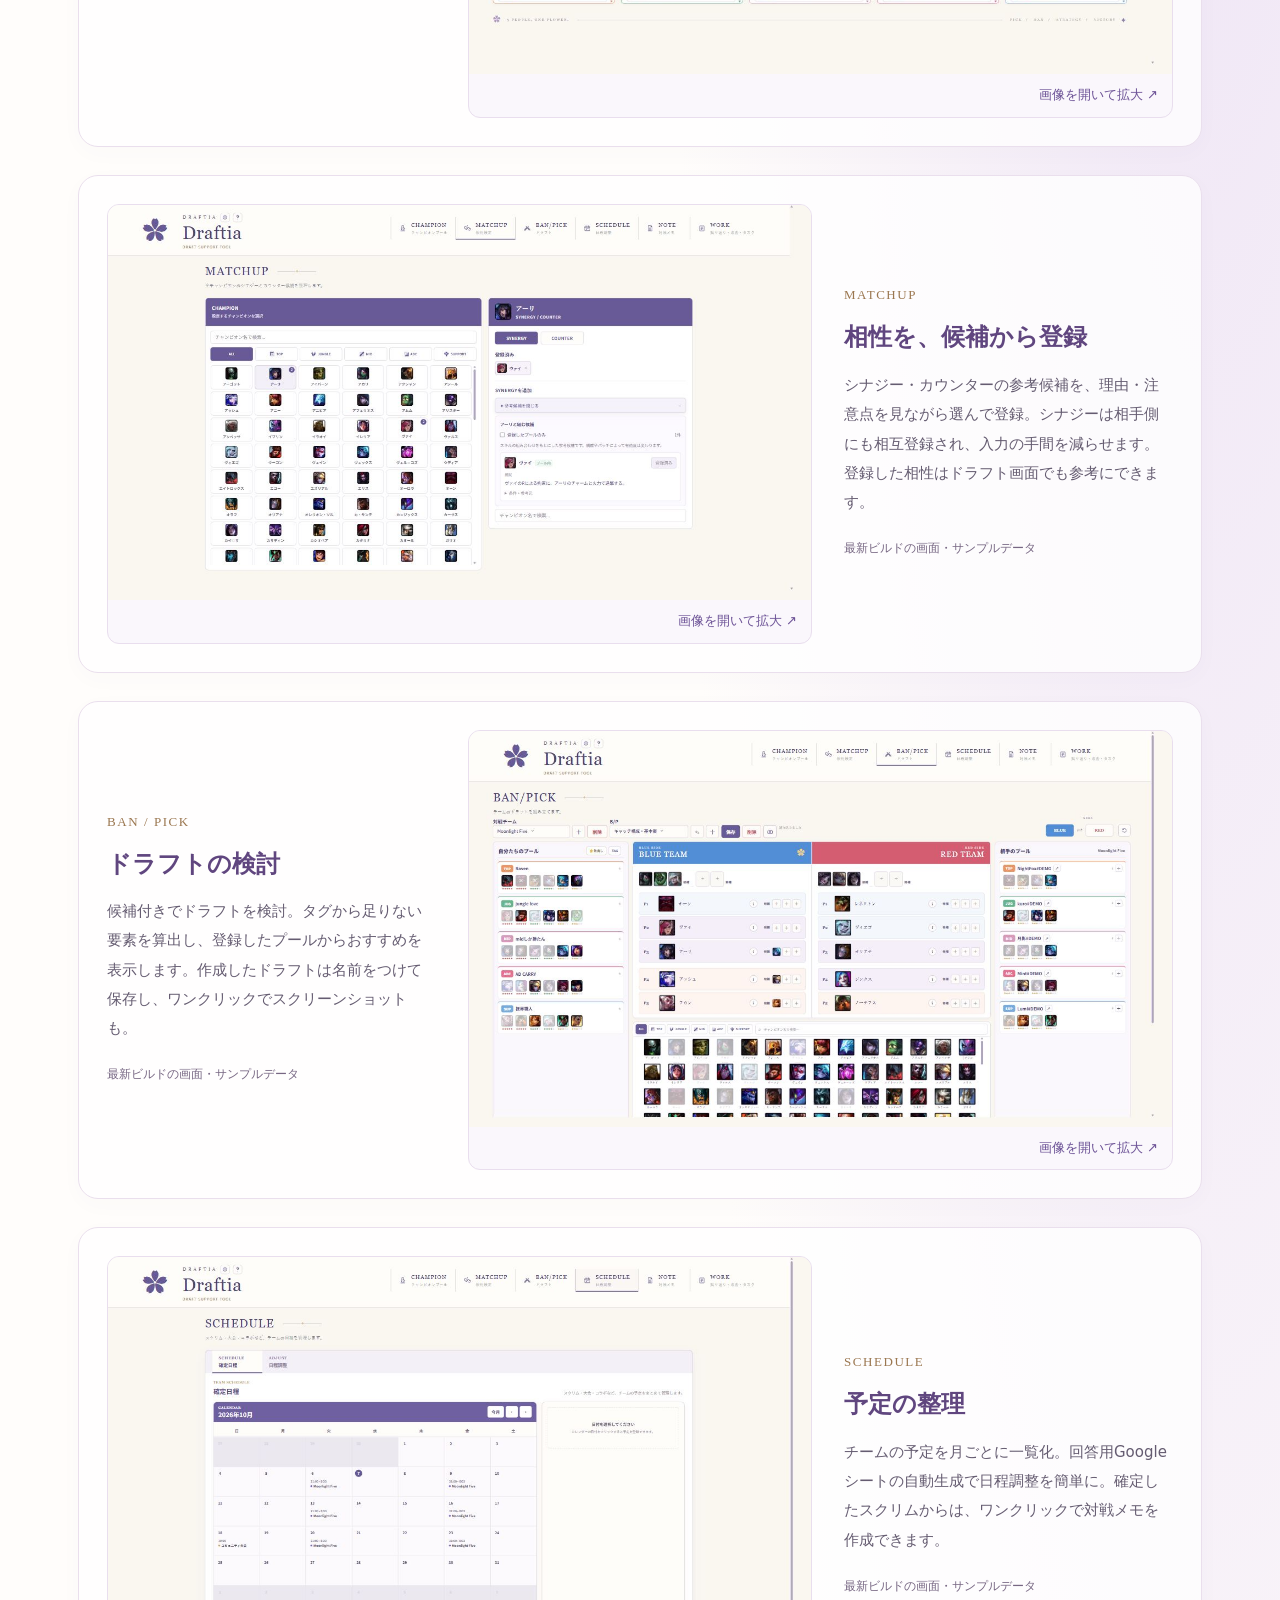
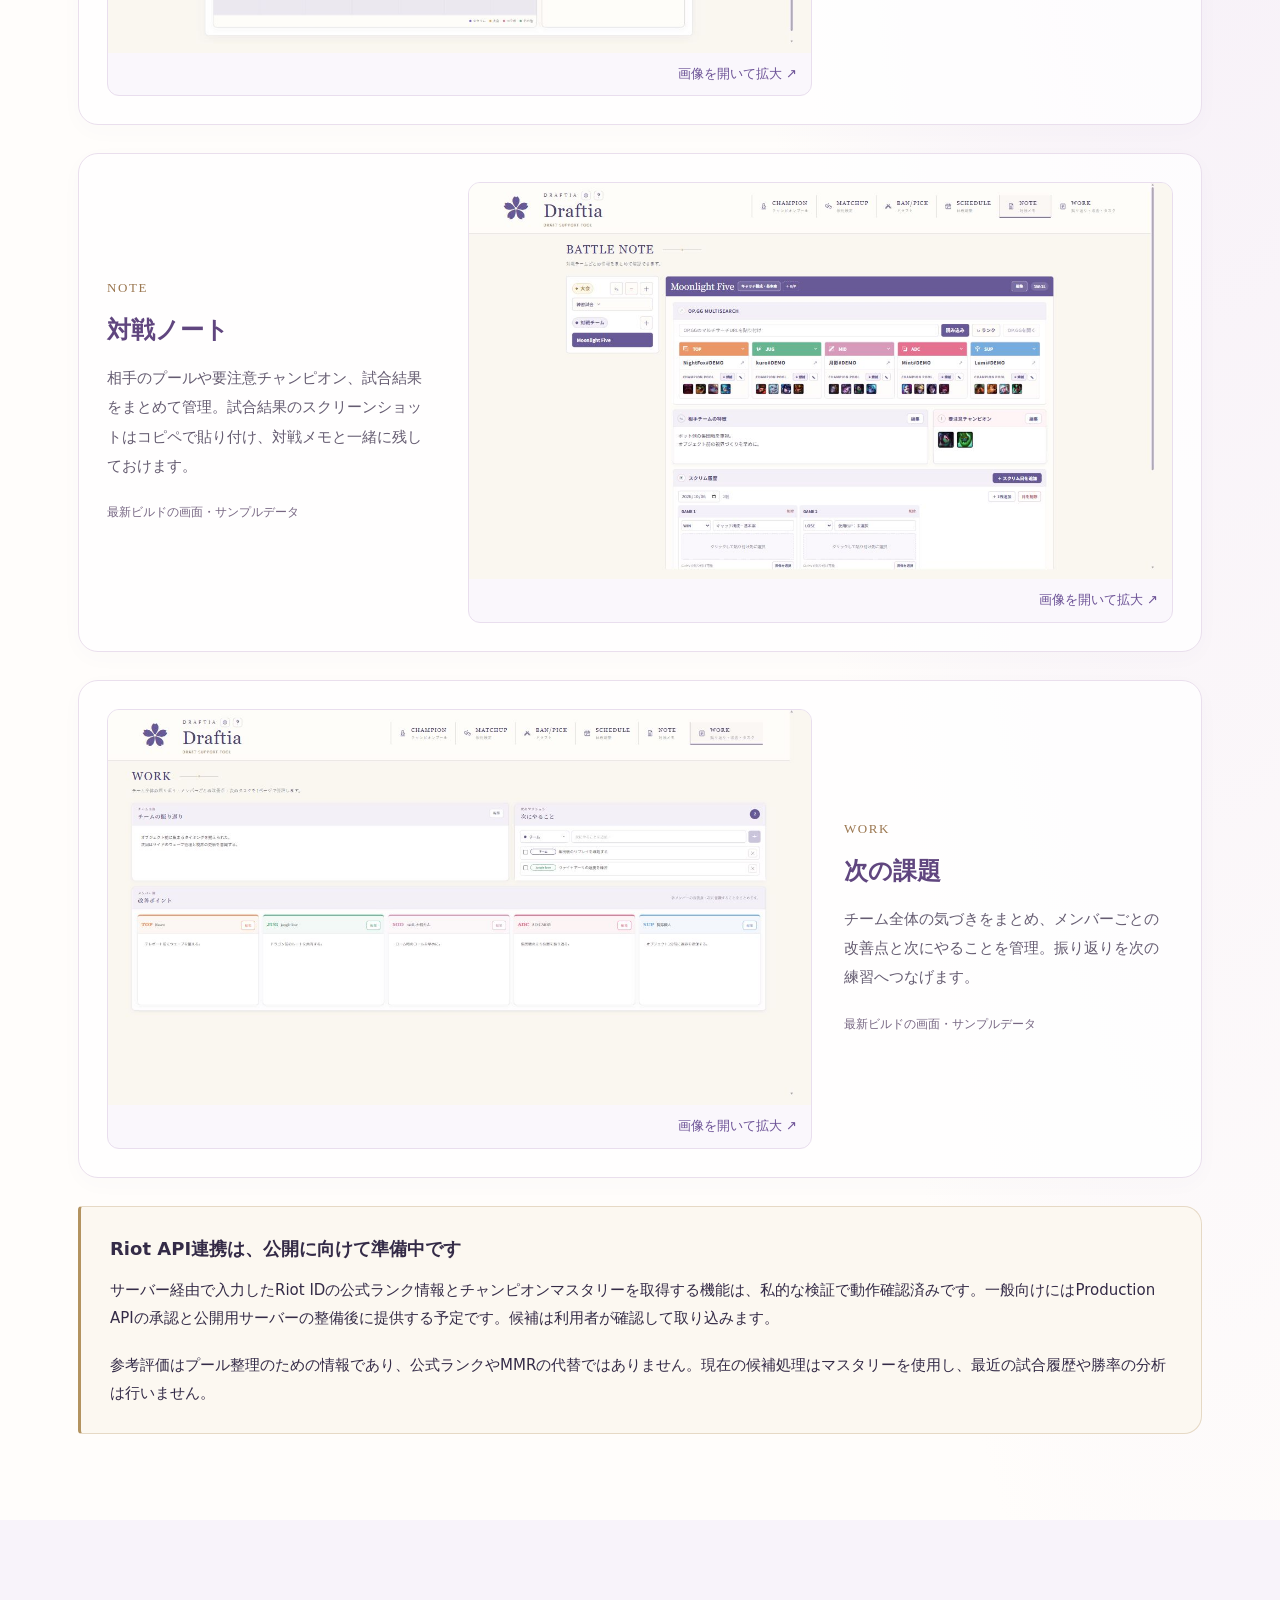
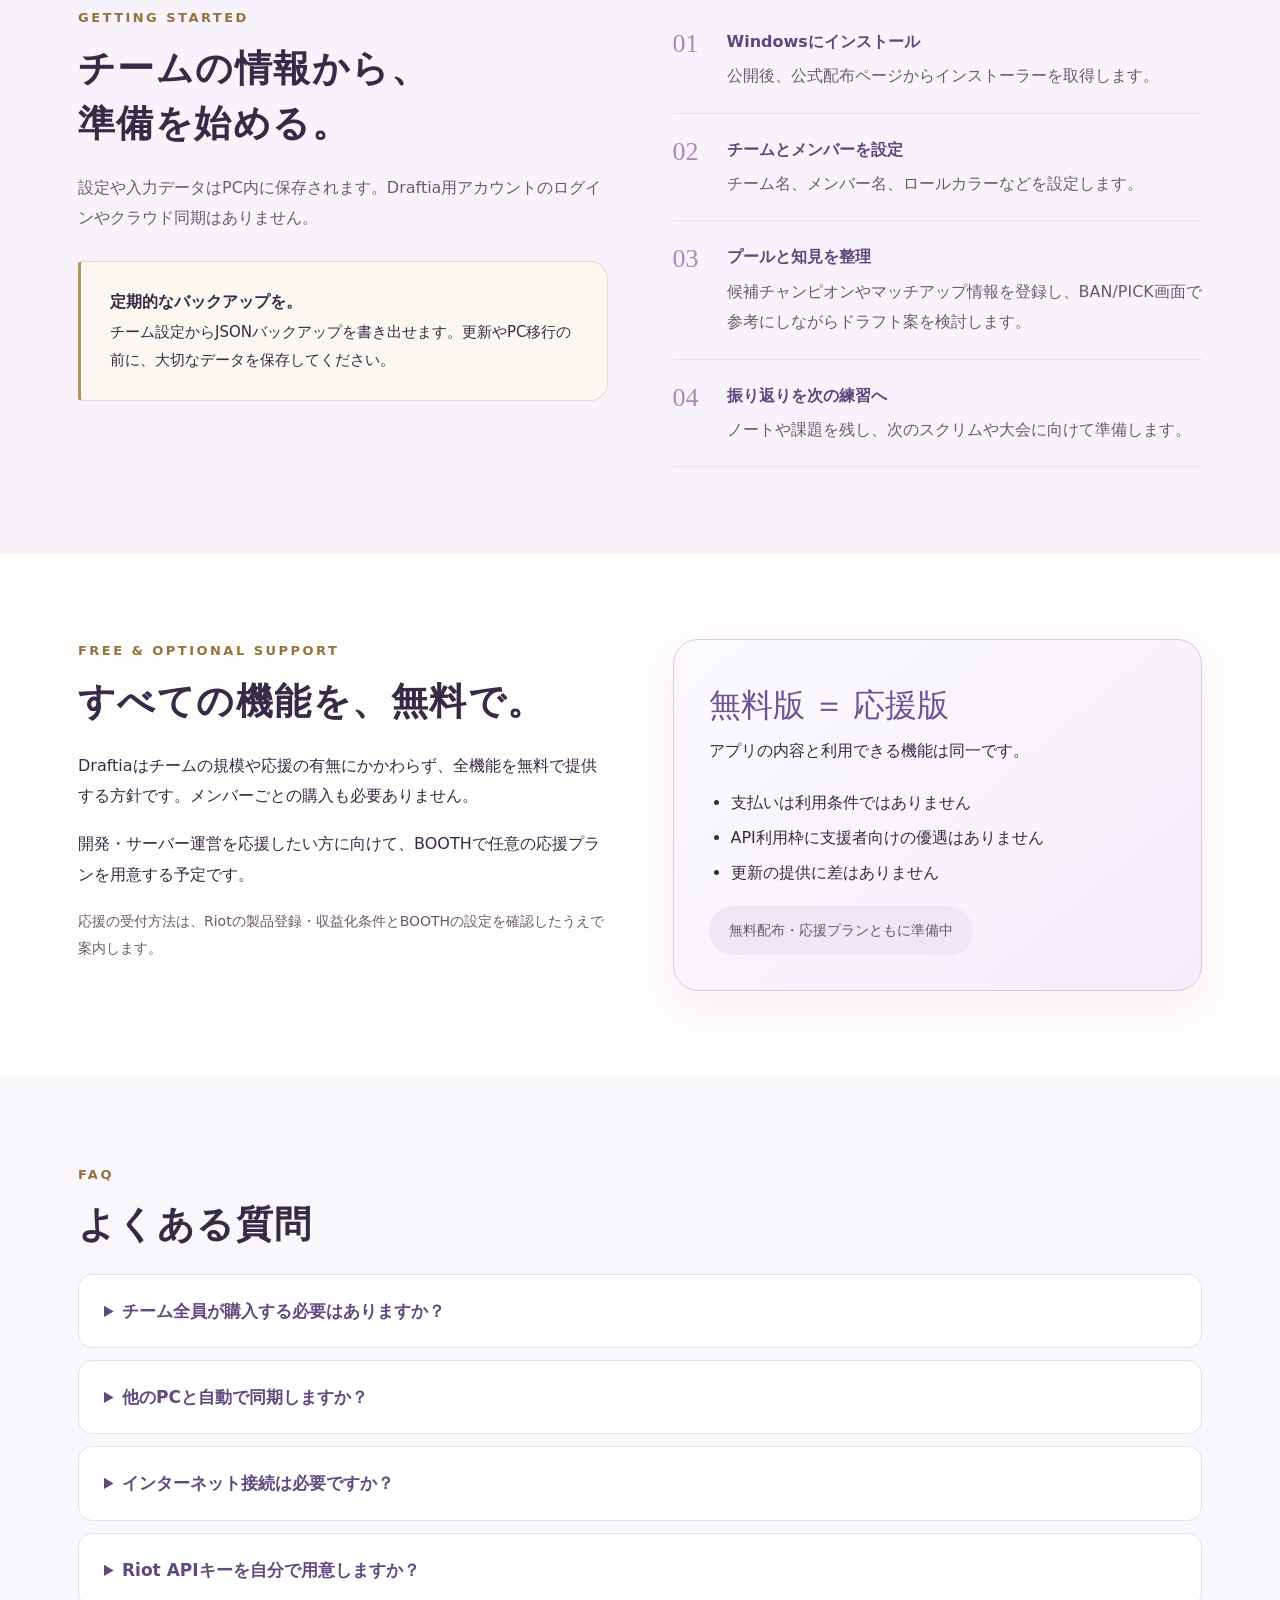
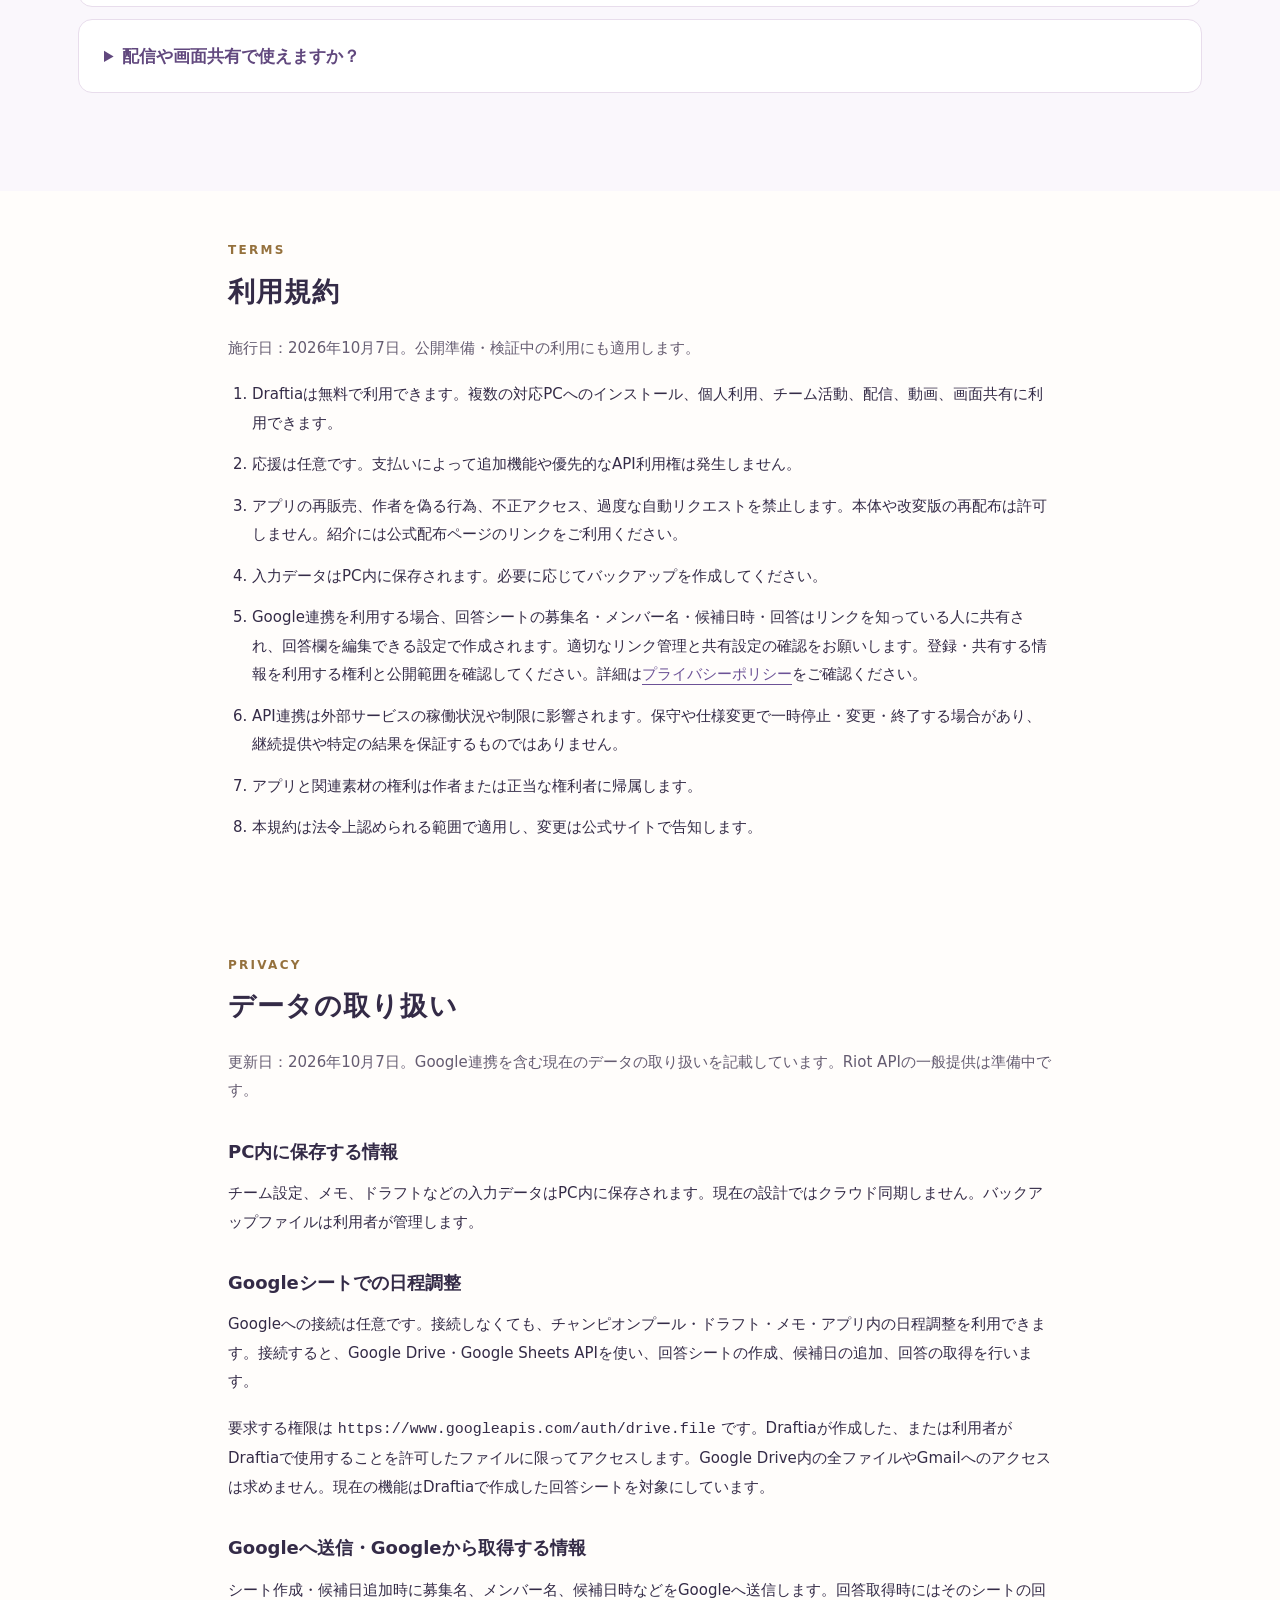
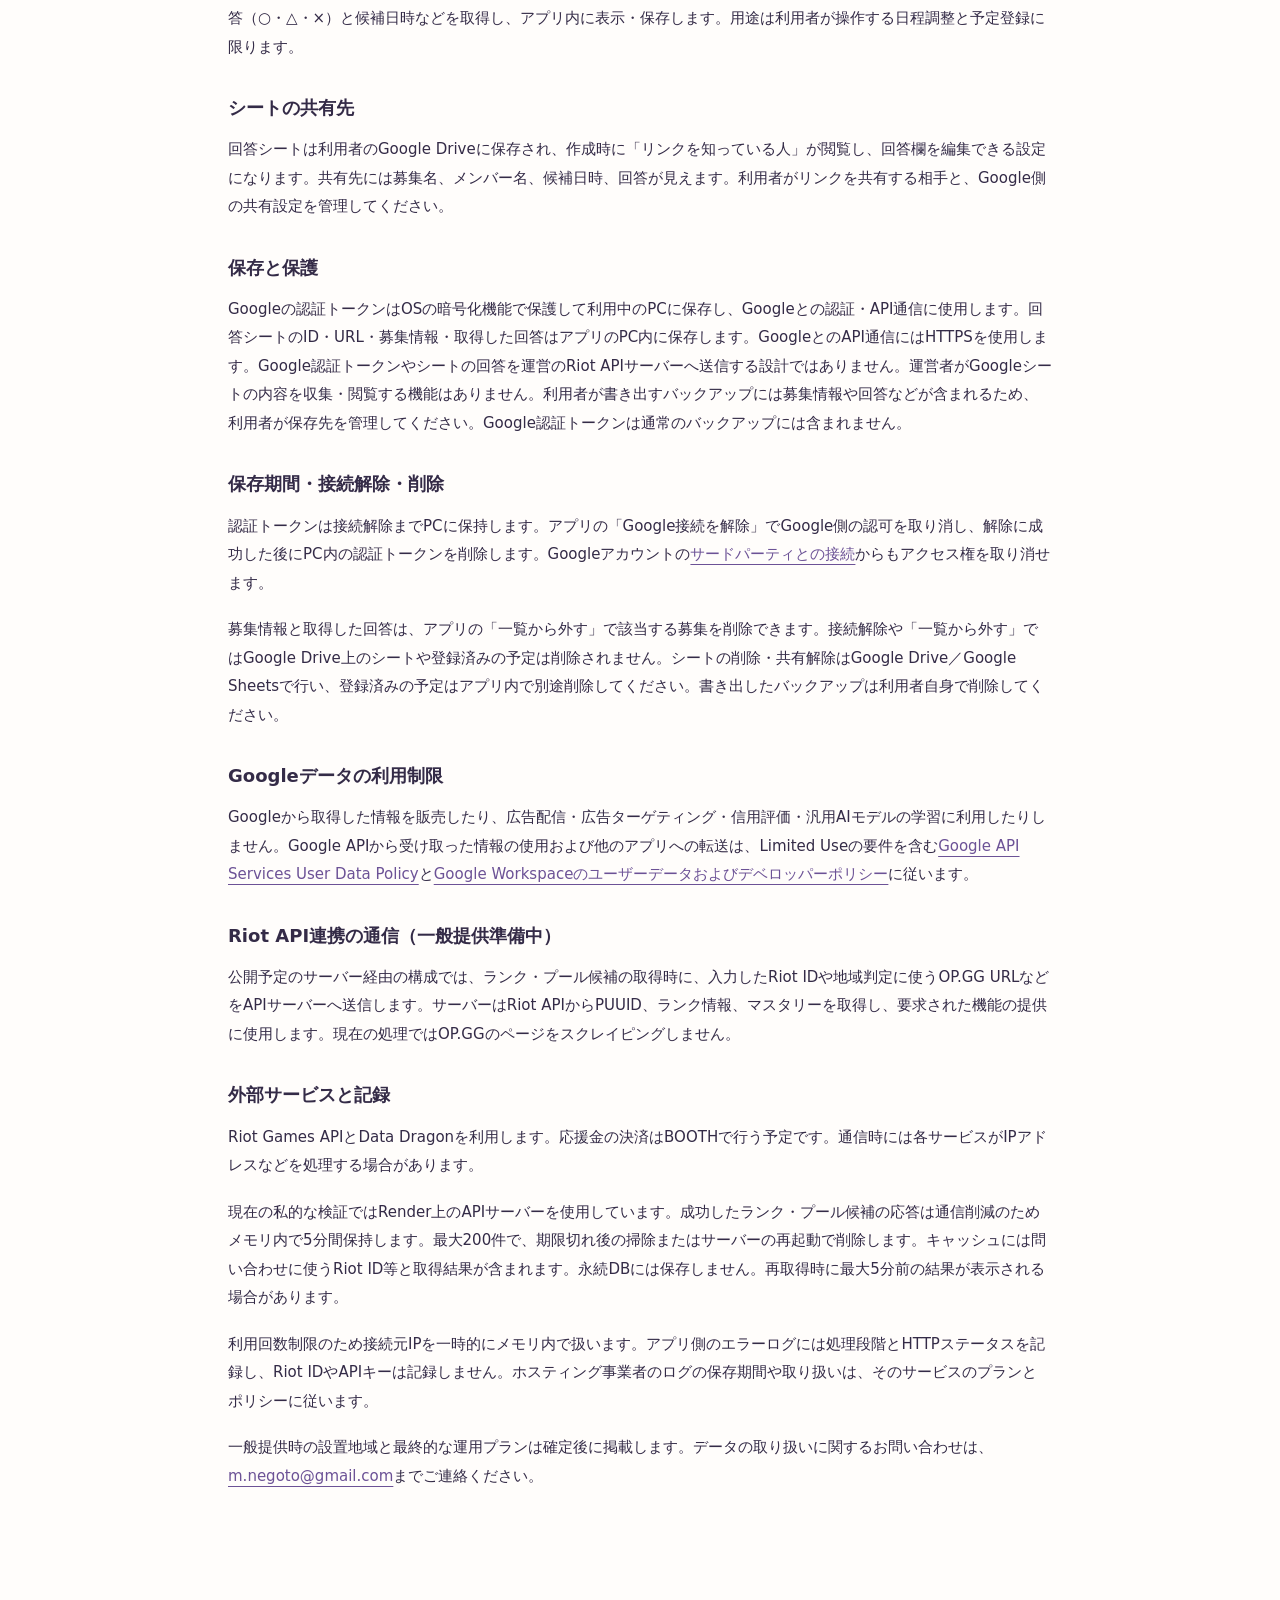
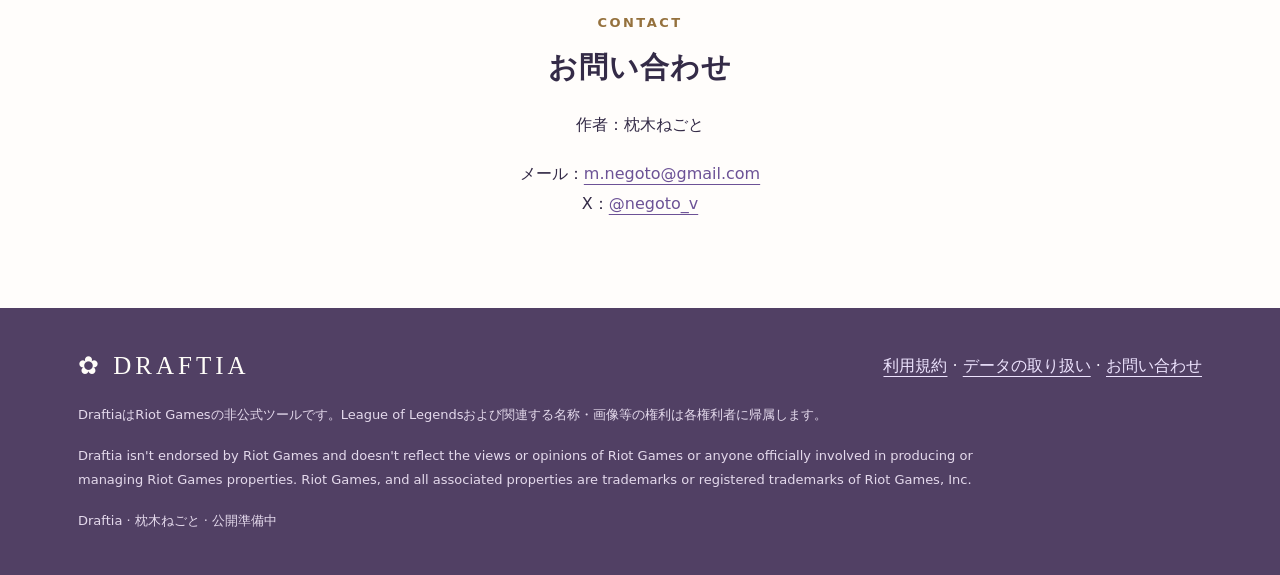
==== commit 4633e6bf: "Remove the narrow width limit from the features introduction" ====
--- a/index.html
+++ b/index.html
@@ -30,7 +30,7 @@
 .notice{border:1px solid #e6d9c5;border-left:3px solid #b39360;border-radius:4px 18px 18px 4px;background:#fcf8f1;padding:25px 29px}.notice h3{font-size:18px}.notice p{font-size:15px}
 #guide{background:#f8f3fa}.split{gap:65px}.steps li{padding-top:21px;padding-bottom:21px}.steps li:before{color:#aa87bd}.steps strong{color:#60467f}
 .support{background:transparent}.support-box{border:1px solid #d9c7e5;border-radius:25px;background:linear-gradient(140deg,#fcf9ff,#f4edf8);padding:35px;box-shadow:0 15px 35px #6b479410}.support-box .price{font-family:Georgia,"Yu Mincho",serif;font-size:32px;font-weight:500}.support-box ul{line-height:2.2}
-#faq{background:#faf7fc}details{background:white;border:1px solid #e8ddec;border-radius:14px;padding:20px 25px;margin:12px 0}summary{font-size:17px;color:#61487e}details p{font-size:15px;margin-bottom:0}#faq details p{max-width:none;text-wrap:pretty}
+#faq{background:#faf7fc}details{background:white;border:1px solid #e8ddec;border-radius:14px;padding:20px 25px;margin:12px 0}summary{font-size:17px;color:#61487e}details p{font-size:15px;margin-bottom:0}#faq details p{max-width:none;text-wrap:pretty}#features>.wrap>.intro{max-width:none;text-wrap:pretty}
 #terms,#privacy{padding:48px 0}.policy{max-width:880px}.policy h2{font-size:27px}.policy h3{font-size:18px}.policy p,.policy li{font-size:15px}.policy .eyebrow{font-size:12px}#contact{text-align:center;padding:55px 0 70px}#contact h2{font-size:29px}
 footer{background:#514064;padding:43px 0}.legal{color:#e4d9ec!important}.bottom{color:#e4d9ec}.foot-top .brand{font-size:25px}
 @media(max-width:800px){.hero{grid-template-columns:1fr;gap:40px;padding:48px 0 55px}.index{max-width:460px;width:100%;justify-self:center;transform:none;border-radius:65px 65px 45px 45px}.brand-image{width:85px;height:85px}.hero h1{font-size:clamp(34px,6vw,46px)}.strip .wrap{padding:22px;gap:20px}.strip .wrap>div+div{padding-left:20px}.features{grid-template-columns:repeat(2,1fr)}section{padding:56px 0}.split{gap:30px}}
